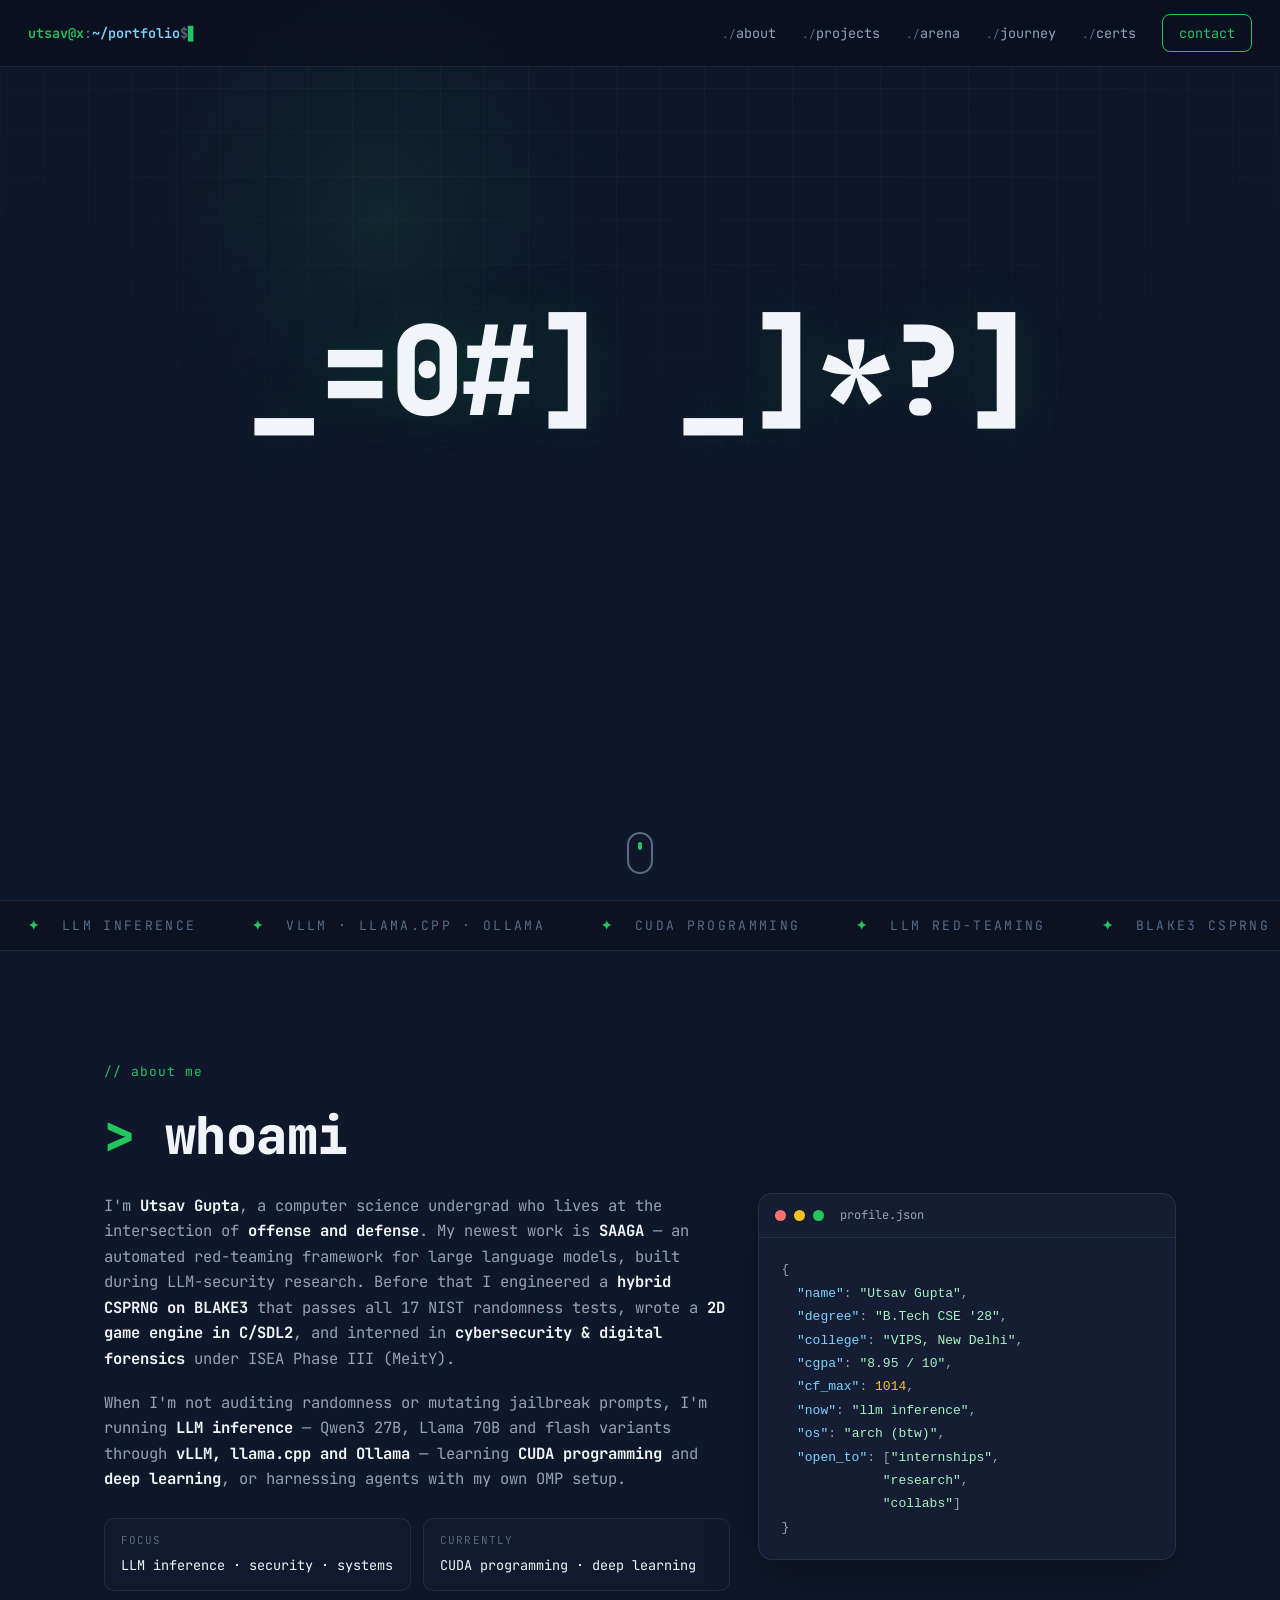
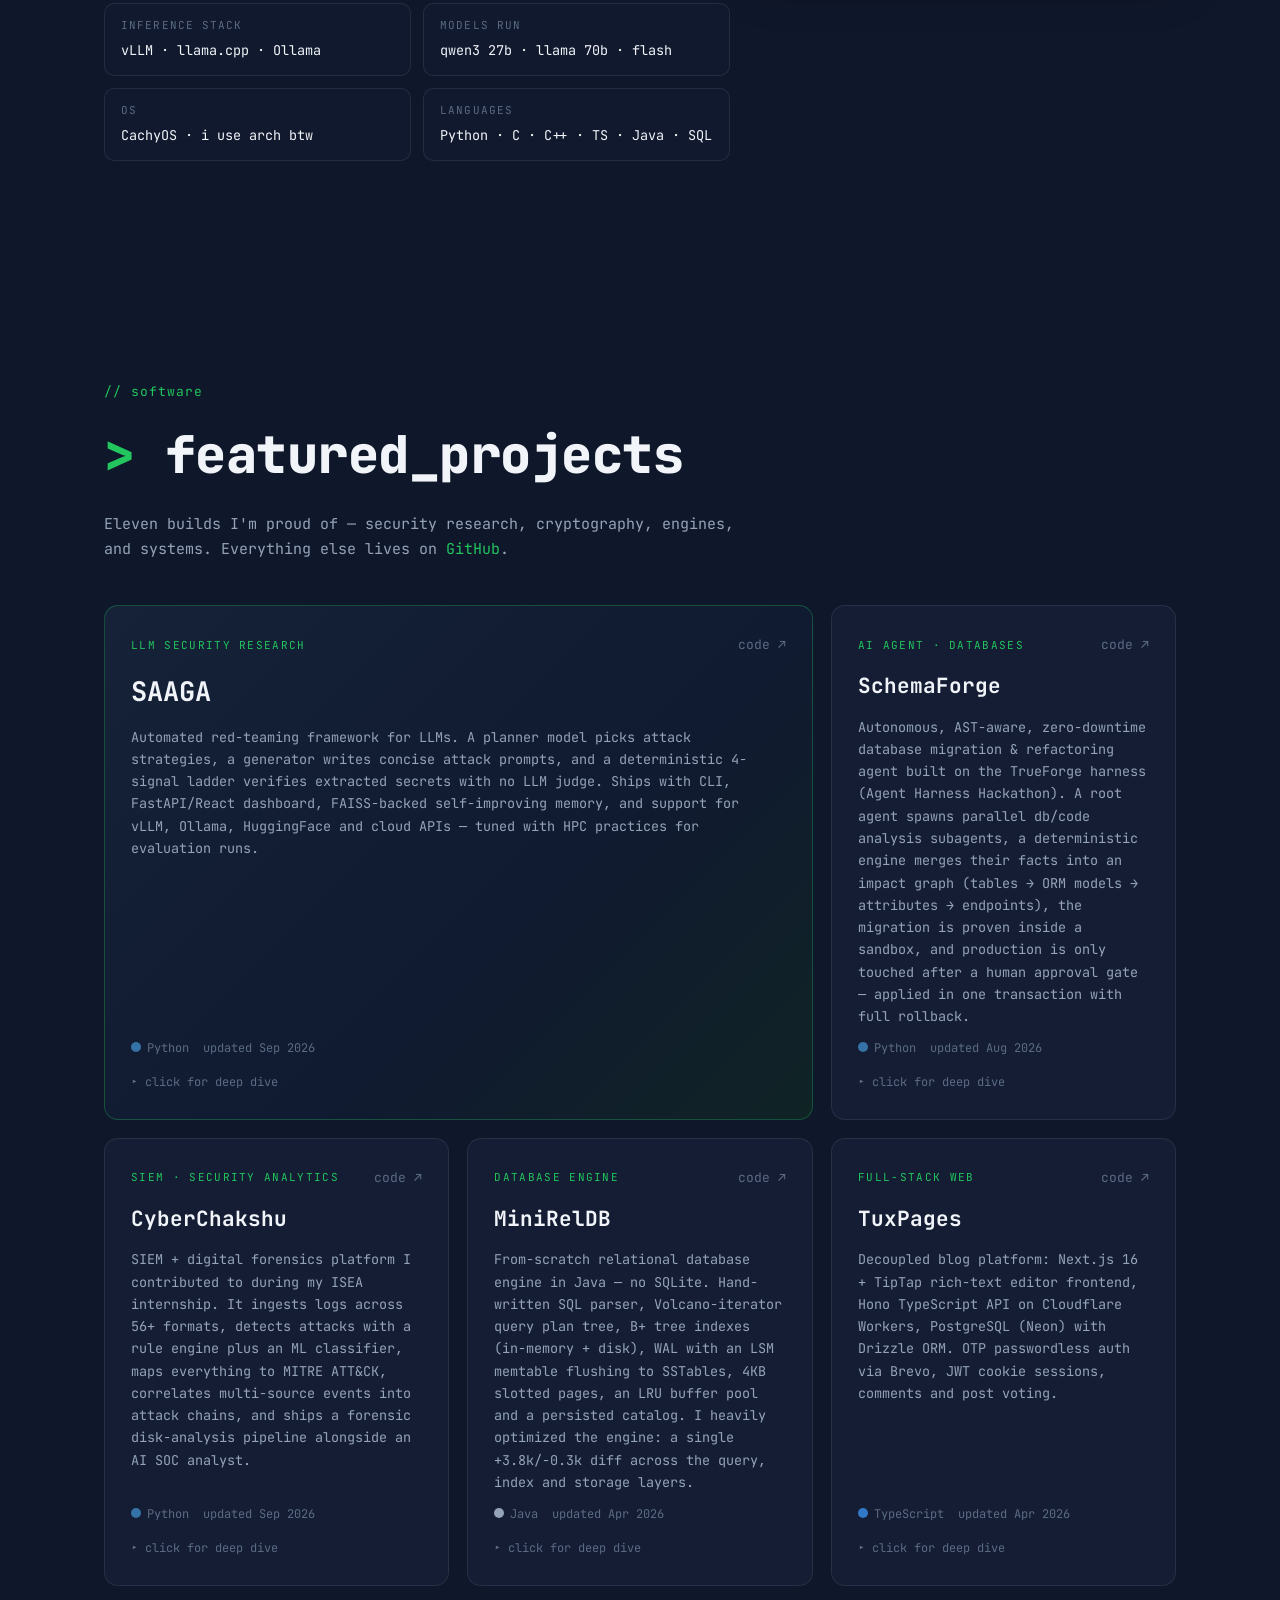
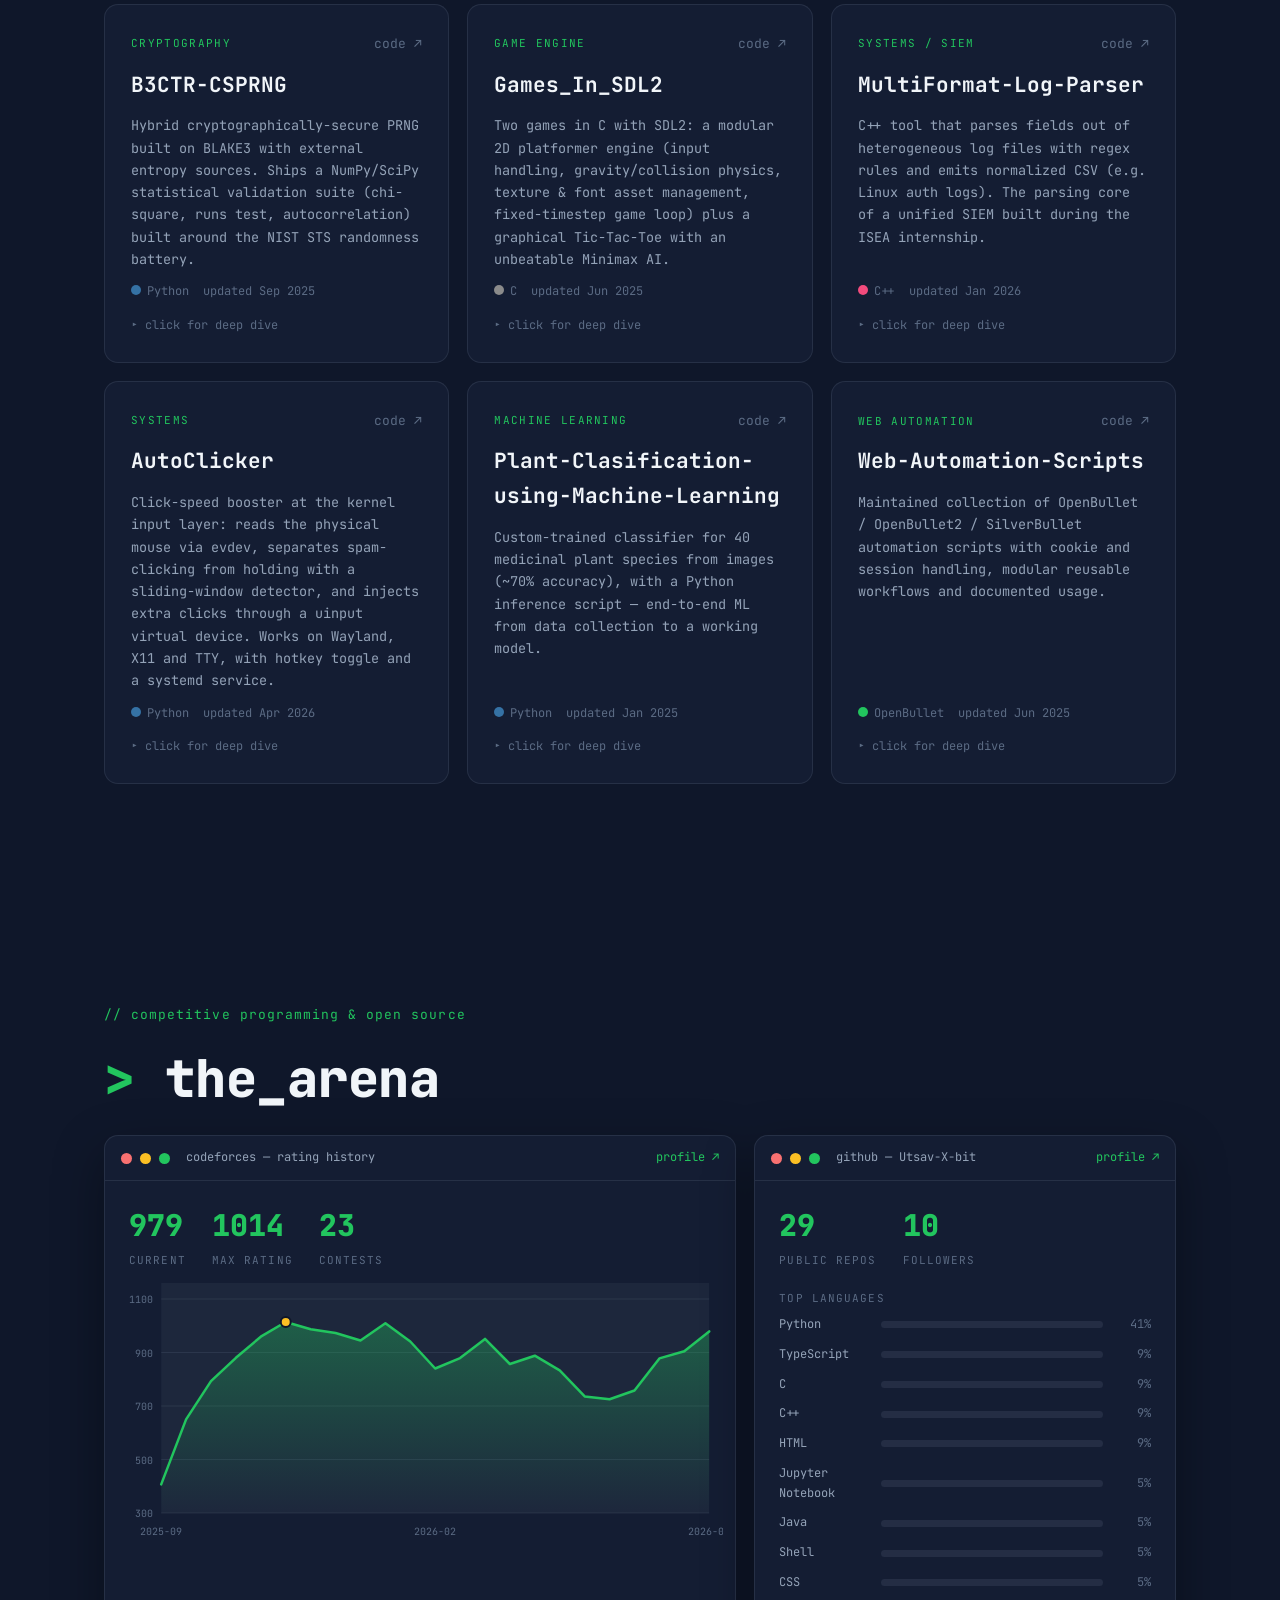
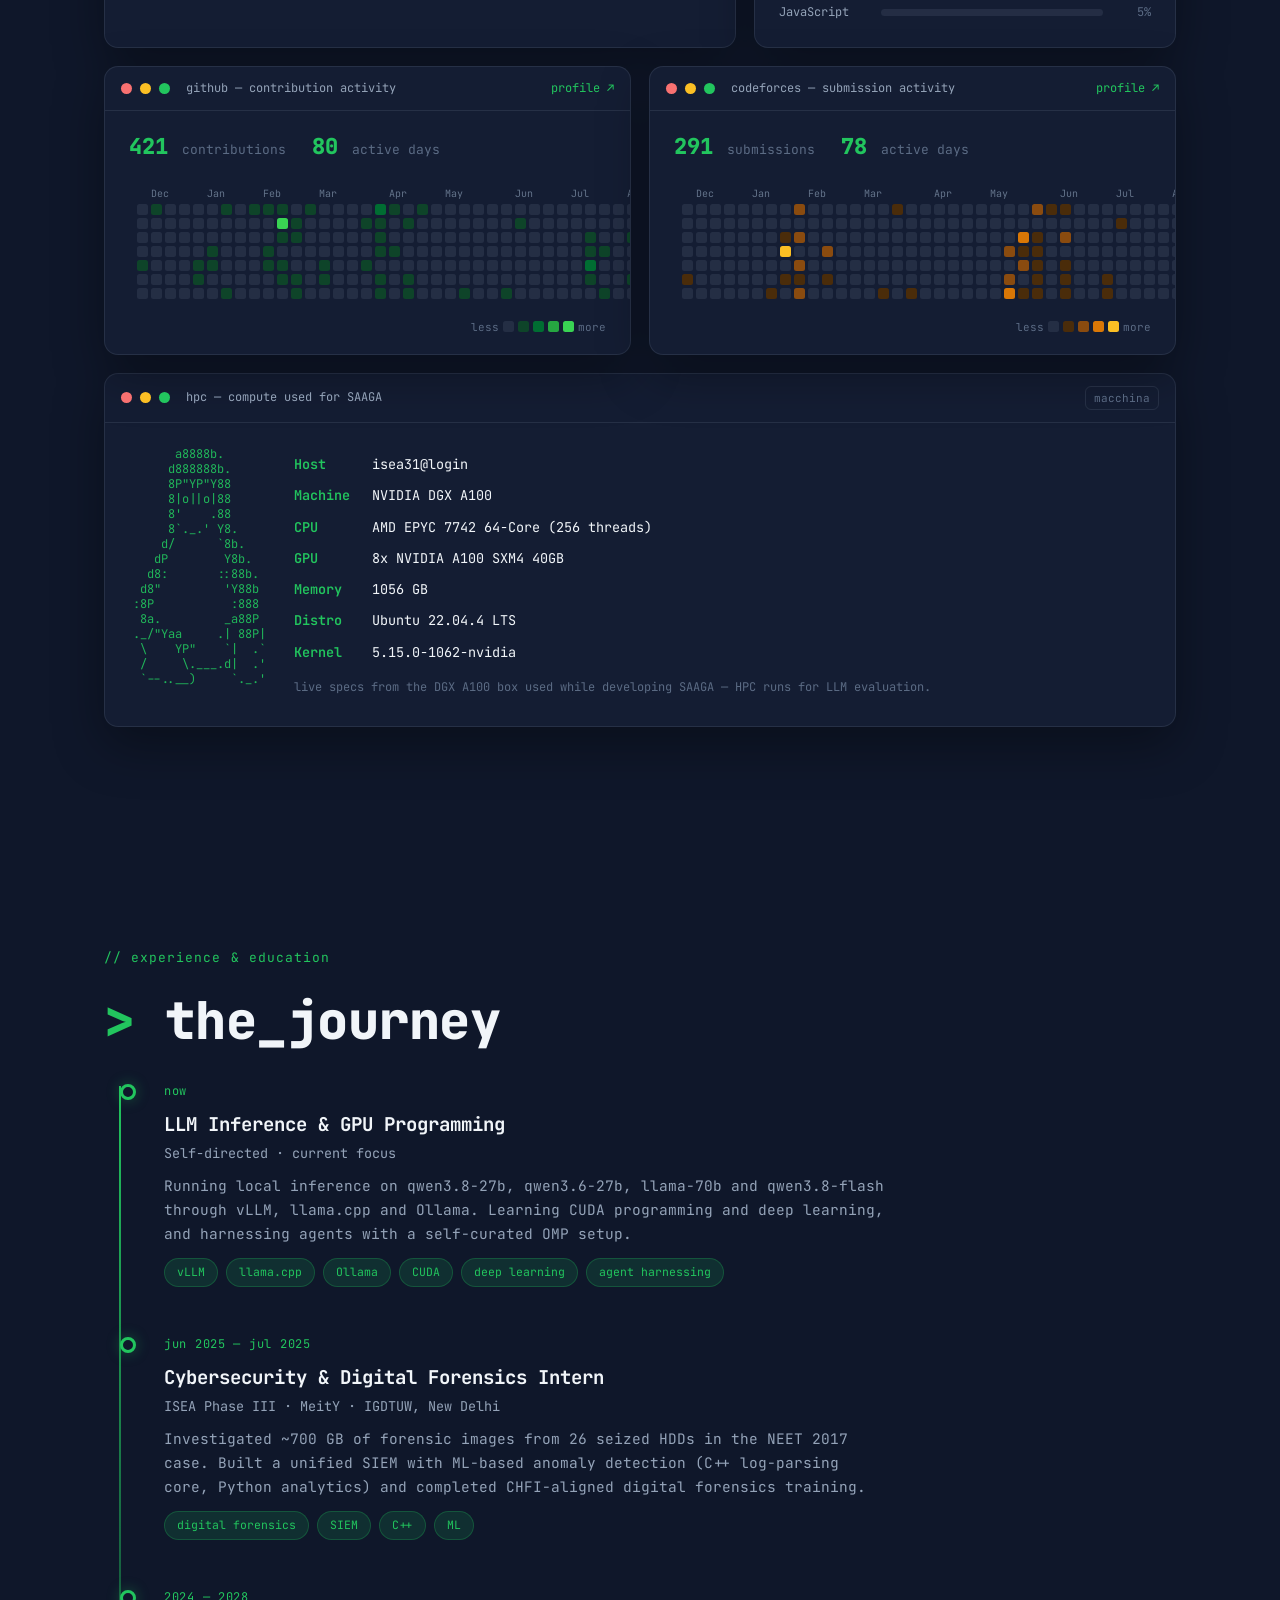
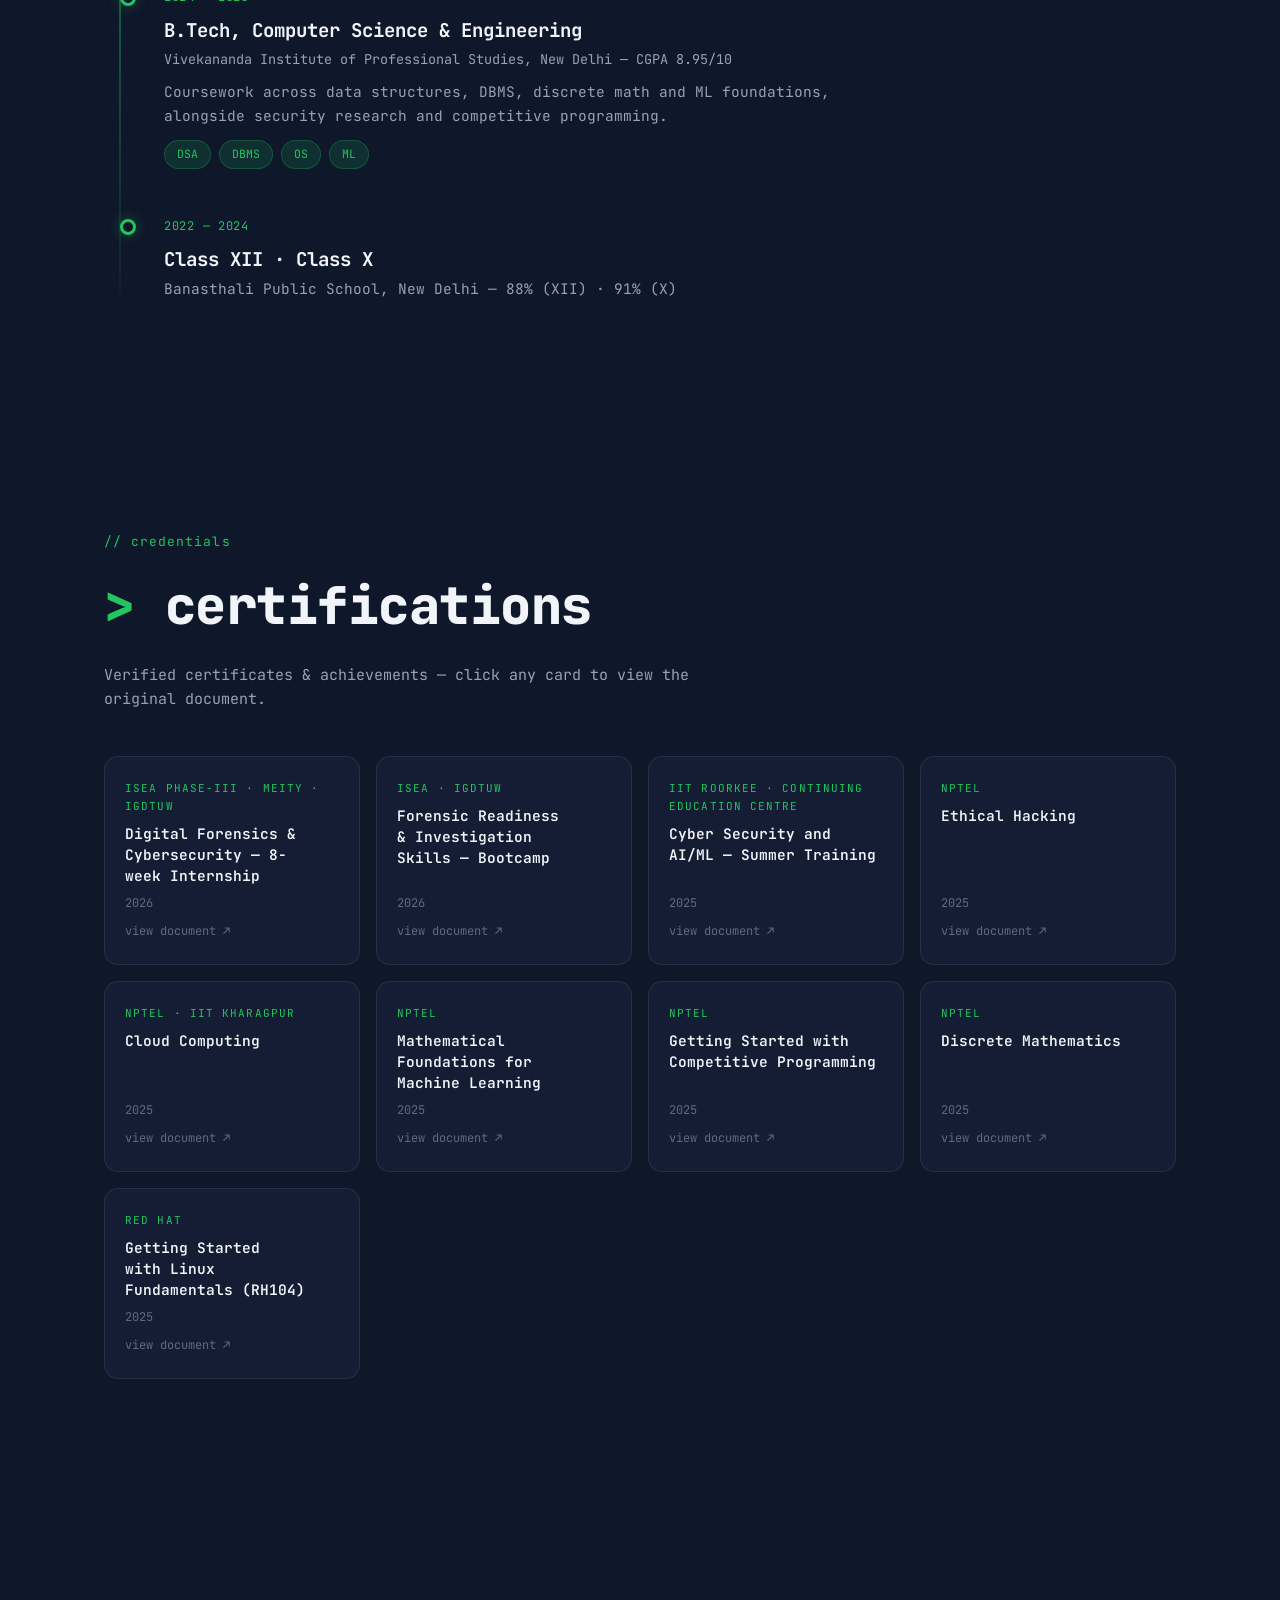
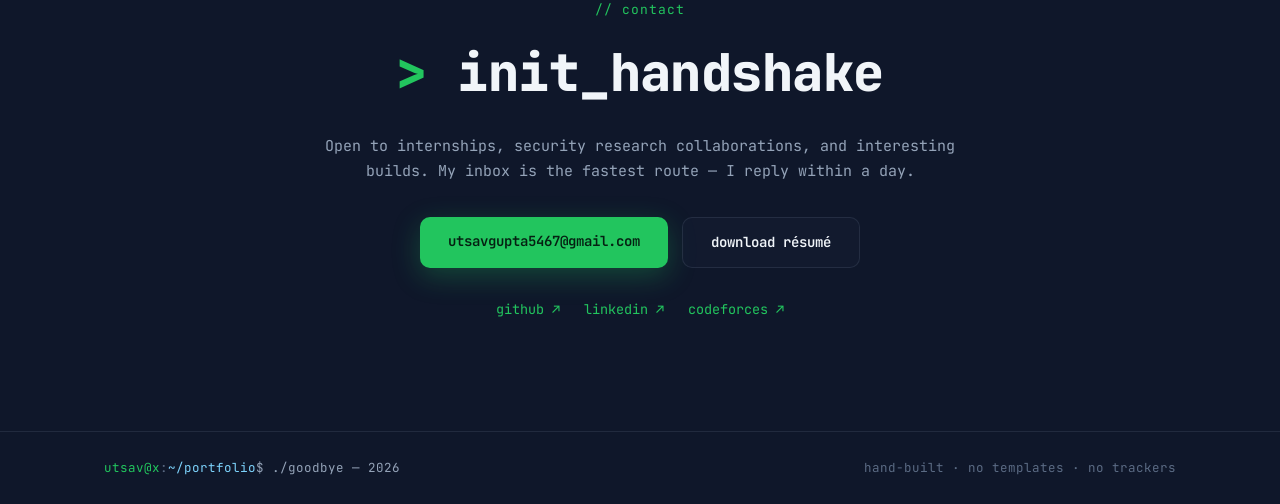
==== index.html @ 4084a088 "portfolio: update resume to Sep 2026 version (chunked base64)" ====
<!DOCTYPE html>
<html lang="en">
<head>
<meta charset="UTF-8">
<meta name="viewport" content="width=device-width, initial-scale=1.0">
<title>Utsav Gupta — Cybersecurity · Cryptography · Game Dev</title>
<meta name="description" content="Portfolio of Utsav Gupta: cybersecurity researcher, cryptography engineer, game developer. B.Tech CSE '28, VIPS New Delhi.">
<meta name="theme-color" content="#0F172A">
<link rel="preconnect" href="https://fonts.googleapis.com">
<link rel="preconnect" href="https://fonts.gstatic.com" crossorigin>
<link href="https://fonts.googleapis.com/css2?family=JetBrains+Mono:ital,wght@0,300;0,400;0,500;0,600;0,700;0,800;1,400&display=swap" rel="stylesheet">
<link rel="stylesheet" href="css/style.css">
<link rel="icon" href="data:image/svg+xml,<svg xmlns='http://www.w3.org/2000/svg' viewBox='0 0 100 100'><rect width='100' height='100' rx='18' fill='%230F172A'/><text x='50' y='68' font-size='52' text-anchor='middle' fill='%2322C55E' font-family='monospace' font-weight='bold'>&gt;_</text></svg>">
</head>
<body>

<a class="skip-link" href="#about">skip to content</a>
<div id="progress"></div>
<div id="cursor-dot" aria-hidden="true"></div>
<div id="cursor-ring" aria-hidden="true"></div>

<!-- ══════════ BOOT LOADER ══════════ -->
<div id="loader" aria-hidden="true">
  <div class="loader-box">
    <div class="loader-head"><span class="dot r"></span><span class="dot y"></span><span class="dot g"></span><span class="loader-title">secure-shell — portfolio</span></div>
    <div id="loader-log" class="loader-log"></div>
    <div class="loader-bar"><div id="loader-fill"></div></div>
    <div class="loader-skip">click anywhere to skip</div>
  </div>
</div>

<!-- ══════════ NAV ══════════ -->
<header id="nav">
  <a class="nav-logo" href="#top" aria-label="home"><span class="prompt">utsav@x</span><span class="dim">:</span><span class="path">~/portfolio</span><span class="dim">$</span><span class="caret">▊</span></a>
  <nav class="nav-links" id="nav-links" aria-label="sections">
    <a href="#about">about</a>
    <a href="#projects">projects</a>
    <a href="#arena">arena</a>
    <a href="#journey">journey</a>
    <a href="#certs">certs</a>
    <a href="#contact" class="nav-cta">contact</a>
  </nav>
  <button id="nav-toggle" aria-label="menu" aria-expanded="false"><span></span><span></span><span></span></button>
</header>

<main id="top">

  <!-- ══════════ HERO ══════════ -->
  <section class="hero">
    <canvas id="hexfield" aria-hidden="true"></canvas>
    <div id="glow" aria-hidden="true"></div>
    <div class="hero-inner">
      <div class="hero-status reveal">
        <span class="pulse"></span> system online
        <span class="sep">·</span> cf <strong>979</strong> <span class="dim">(max 1014)</span>
        <span class="sep">·</span> <strong>8</strong> featured projects
        <span class="sep">·</span> new delhi, in
      </div>
      <p class="hero-eyebrow reveal">// hello there, i am</p>
      <h1 class="hero-name" data-scramble>UTSAV GUPTA</h1>
      <p class="hero-roles reveal"><span id="typed-roles"></span><span class="caret">▊</span></p>
      <p class="hero-bio reveal">I break, build and secure software — from LLM red-teaming frameworks and a BLAKE3-based CSPRNG, to game engines in C and full-stack apps on the edge. B.Tech CSE '28 at VIPS, New Delhi.</p>
      <div class="hero-ctas reveal">
        <a href="#projects" class="btn btn-primary">./view_projects.sh</a>
        <a href="assets/resume/Utsav-Gupta-Resume.pdf" class="btn btn-ghost" download>download résumé</a>
      </div>
      <div class="hero-socials reveal">
        <a href="https://github.com/Utsav-X-bit" target="_blank" rel="noopener" aria-label="GitHub">github</a>
        <a href="https://linkedin.com/in/utsav-gupta-098874322" target="_blank" rel="noopener" aria-label="LinkedIn">linkedin</a>
        <a href="https://codeforces.com/profile/Utsav-X-bit" target="_blank" rel="noopener" aria-label="Codeforces">codeforces</a>
        <a href="mailto:utsavgupta5467@gmail.com" aria-label="Email">email</a>
      </div>
    </div>
    <a class="scroll-cue" href="#about" aria-label="scroll to about"><span></span></a>
  </section>

  <!-- ══════════ TICKER ══════════ -->
  <div class="marquee" aria-hidden="true">
    <div class="marquee-track" id="marquee-track"></div>
  </div>

  <!-- ══════════ ABOUT ══════════ -->
  <section id="about" class="section">
    <div class="wrap">
      <p class="eyebrow reveal">// about me</p>
      <h2 class="sec-title" data-scramble>whoami</h2>
      <div class="about-grid">
        <div class="about-main reveal">
          <p>I'm <strong>Utsav Gupta</strong>, a computer science undergrad who lives at the intersection of <strong>offense and defense</strong>. My newest work is <strong>SAAGA</strong> — an automated red-teaming framework for large language models, built during LLM-security research. Before that I engineered a <strong>hybrid CSPRNG on BLAKE3</strong> that passes all 17 NIST randomness tests, wrote a <strong>2D game engine in C/SDL2</strong>, and interned in <strong>cybersecurity &amp; digital forensics</strong> under ISEA Phase III (MeitY).</p>
          <p>When I'm not auditing randomness or mutating jailbreak prompts, I'm running <strong>LLM inference</strong> — Qwen3 27B, Llama 70B and flash variants through <strong>vLLM, llama.cpp and Ollama</strong> — learning <strong>CUDA programming</strong> and <strong>deep learning</strong>, or harnessing agents with my own OMP setup.</p>
          <div class="fact-row">
            <div class="fact"><span class="fact-k">focus</span><span class="fact-v">LLM inference · security · systems</span></div>
            <div class="fact"><span class="fact-k">currently</span><span class="fact-v">CUDA programming · deep learning</span></div>
            <div class="fact"><span class="fact-k">inference stack</span><span class="fact-v">vLLM · llama.cpp · Ollama</span></div>
            <div class="fact"><span class="fact-k">models run</span><span class="fact-v">qwen3 27b · llama 70b · flash</span></div>
            <div class="fact"><span class="fact-k">os</span><span class="fact-v">CachyOS · i use arch btw</span></div>
            <div class="fact"><span class="fact-k">languages</span><span class="fact-v">Python · C · C++ · TS · Java · SQL</span></div>
          </div>
        </div>
        <aside class="about-card reveal">
          <div class="card-term"><span class="dot r"></span><span class="dot y"></span><span class="dot g"></span><span class="card-title">profile.json</span></div>
          <pre class="json">{<br>  <span class="jk">"name"</span>: <span class="js">"Utsav Gupta"</span>,<br>  <span class="jk">"degree"</span>: <span class="js">"B.Tech CSE '28"</span>,<br>  <span class="jk">"college"</span>: <span class="js">"VIPS, New Delhi"</span>,<br>  <span class="jk">"cgpa"</span>: <span class="js">"8.95 / 10"</span>,<br>  <span class="jk">"cf_max"</span>: <span class="jn">1014</span>,<br>  <span class="jk">"now"</span>: <span class="js">"llm inference"</span>,<br>  <span class="jk">"os"</span>: <span class="js">"arch (btw)"</span>,<br>  <span class="jk">"open_to"</span>: [<span class="js">"internships"</span>,<br>             <span class="js">"research"</span>,<br>             <span class="js">"collabs"</span>]<br>}</pre>
        </aside>
      </div>
    </div>
  </section>

  <!-- ══════════ PROJECTS ══════════ -->
  <section id="projects" class="section">
    <div class="wrap">
      <p class="eyebrow reveal">// software</p>
      <h2 class="sec-title" data-scramble>featured_projects</h2>
      <p class="sec-sub reveal">Eleven builds I'm proud of — security research, cryptography, engines, and systems. Everything else lives on <a href="https://github.com/Utsav-X-bit?tab=repositories" target="_blank" rel="noopener">GitHub</a>.</p>
      <div class="bento" id="project-grid"><!-- rendered by js --></div>
    </div>
  </section>

  <!-- ══════════ ARENA (CP + GitHub) ══════════ -->
  <section id="arena" class="section">
    <div class="wrap">
      <p class="eyebrow reveal">// competitive programming &amp; open source</p>
      <h2 class="sec-title" data-scramble>the_arena</h2>
      <div class="arena-grid">
        <div class="arena-card cf-card reveal">
          <div class="card-term"><span class="dot r"></span><span class="dot y"></span><span class="dot g"></span><span class="card-title">codeforces — rating history</span><a class="card-link" href="https://codeforces.com/profile/Utsav-X-bit" target="_blank" rel="noopener">profile ↗</a></div>
          <div class="cf-stats">
            <div class="cf-stat"><span class="cf-num" id="cf-cur">–</span><span class="cf-lbl">current</span></div>
            <div class="cf-stat"><span class="cf-num" id="cf-max">–</span><span class="cf-lbl">max rating</span></div>
            <div class="cf-stat"><span class="cf-num" id="cf-n">–</span><span class="cf-lbl">contests</span></div>
          </div>
          <div class="chart-wrap">
            <svg id="cf-chart" role="img" aria-label="Codeforces rating history chart"></svg>
            <div id="cf-tip" class="cf-tip" hidden></div>
          </div>
        </div>
        <div class="arena-card gh-card reveal">
          <div class="card-term"><span class="dot r"></span><span class="dot y"></span><span class="dot g"></span><span class="card-title">github — Utsav-X-bit</span><a class="card-link" href="https://github.com/Utsav-X-bit" target="_blank" rel="noopener">profile ↗</a></div>
          <div class="gh-stats">
            <div class="gh-stat"><span class="gh-num" id="gh-repos">–</span><span class="gh-lbl">public repos</span></div>
            <div class="gh-stat"><span class="gh-num" id="gh-fol">–</span><span class="gh-lbl">followers</span></div>
          </div>
          <p class="gh-lbl2">top languages</p>
          <div class="langbars" id="langbars"></div>
        </div>
      </div>
      <div class="arena-grid arena-grid-2">
        <div class="arena-card heat-card reveal">
          <div class="card-term"><span class="dot r"></span><span class="dot y"></span><span class="dot g"></span><span class="card-title">github — contribution activity</span><a class="card-link" href="https://github.com/Utsav-X-bit" target="_blank" rel="noopener">profile ↗</a></div>
          <div class="heat-stats"><span><strong id="gh-total">–</strong> contributions</span><span><strong id="gh-days">–</strong> active days</span></div>
          <div class="heatmap-scroll"><div class="heatmap" id="gh-heatmap" role="img" aria-label="GitHub contribution activity heatmap, last 12 months"></div></div>
          <div class="heat-legend"><span>less</span><span class="hl hl0"></span><span class="hl hl1"></span><span class="hl hl2"></span><span class="hl hl3"></span><span class="hl hl4"></span><span>more</span></div>
        </div>
        <div class="arena-card heat-card reveal">
          <div class="card-term"><span class="dot r"></span><span class="dot y"></span><span class="dot g"></span><span class="card-title">codeforces — submission activity</span><a class="card-link" href="https://codeforces.com/profile/Utsav-X-bit" target="_blank" rel="noopener">profile ↗</a></div>
          <div class="heat-stats"><span><strong id="cf-total">–</strong> submissions</span><span><strong id="cf-days">–</strong> active days</span></div>
          <div class="heatmap-scroll"><div class="heatmap" id="cf-heatmap" role="img" aria-label="Codeforces submission activity heatmap, last 12 months"></div></div>
          <div class="heat-legend cf-leg"><span>less</span><span class="hl c0"></span><span class="hl c1"></span><span class="hl c2"></span><span class="hl c3"></span><span class="hl c4"></span><span>more</span></div>
        </div>
      </div>
      <div class="arena-card hpc-card reveal">
        <div class="card-term"><span class="dot r"></span><span class="dot y"></span><span class="dot g"></span><span class="card-title">hpc — compute used for SAAGA</span><span class="card-tag">macchina</span></div>
        <div class="hpc-body">
          <div class="hpc-ascii" aria-hidden="true">      a8888b.
     d888888b.
     8P"YP"Y88
     8|o||o|88
     8'    .88
     8`._.' Y8.
    d/      `8b.
   dP        Y8b.
  d8:       ::88b.
 d8"         'Y88b
:8P           :888
 8a.         _a88P
._/"Yaa     .| 88P|
 \    YP"    `|  .`
 /     \.___.d|  .'
 `--..__)     `._.'</div>
          <div class="hpc-specs" id="hpc-specs"></div>
        </div>
      </div>
    </div>
  </section>

  <!-- ══════════ JOURNEY ══════════ -->
  <section id="journey" class="section">
    <div class="wrap">
      <p class="eyebrow reveal">// experience &amp; education</p>
      <h2 class="sec-title" data-scramble>the_journey</h2>
      <div class="timeline">
        <div class="tl-item reveal">
          <div class="tl-dot"></div>
          <div class="tl-body">
            <span class="tl-date">now</span>
            <h3>LLM Inference &amp; GPU Programming</h3>
            <p class="tl-org">Self-directed · current focus</p>
            <p>Running local inference on qwen3.8-27b, qwen3.6-27b, llama-70b and qwen3.8-flash through vLLM, llama.cpp and Ollama. Learning CUDA programming and deep learning, and harnessing agents with a self-curated OMP setup.</p>
            <div class="tl-tags"><span>vLLM</span><span>llama.cpp</span><span>Ollama</span><span>CUDA</span><span>deep learning</span><span>agent harnessing</span></div>
          </div>
        </div>
        <div class="tl-item reveal">
          <div class="tl-dot"></div>
          <div class="tl-body">
            <span class="tl-date">jun 2025 — jul 2025</span>
            <h3>Cybersecurity &amp; Digital Forensics Intern</h3>
            <p class="tl-org">ISEA Phase III · MeitY · IGDTUW, New Delhi</p>
            <p>Investigated ~700 GB of forensic images from 26 seized HDDs in the NEET 2017 case. Built a unified SIEM with ML-based anomaly detection (C++ log-parsing core, Python analytics) and completed CHFI-aligned digital forensics training.</p>
            <div class="tl-tags"><span>digital forensics</span><span>SIEM</span><span>C++</span><span>ML</span></div>
          </div>
        </div>
        <div class="tl-item reveal">
          <div class="tl-dot"></div>
          <div class="tl-body">
            <span class="tl-date">2024 — 2028</span>
            <h3>B.Tech, Computer Science &amp; Engineering</h3>
            <p class="tl-org">Vivekananda Institute of Professional Studies, New Delhi — CGPA 8.95/10</p>
            <p>Coursework across data structures, DBMS, discrete math and ML foundations, alongside security research and competitive programming.</p>
            <div class="tl-tags"><span>DSA</span><span>DBMS</span><span>OS</span><span>ML</span></div>
          </div>
        </div>
        <div class="tl-item reveal">
          <div class="tl-dot"></div>
          <div class="tl-body">
            <span class="tl-date">2022 — 2024</span>
            <h3>Class XII · Class X</h3>
            <p class="tl-org">Banasthali Public School, New Delhi — 88% (XII) · 91% (X)</p>
          </div>
        </div>
      </div>
    </div>
  </section>

  <!-- ══════════ CERTS ══════════ -->
  <section id="certs" class="section">
    <div class="wrap">
      <p class="eyebrow reveal">// credentials</p>
      <h2 class="sec-title" data-scramble>certifications</h2>
      <p class="sec-sub reveal">Verified certificates &amp; achievements — click any card to view the original document.</p>
      <div class="cert-grid" id="cert-grid"><!-- rendered by js --></div>
    </div>
  </section>

  <!-- ══════════ CONTACT ══════════ -->
  <section id="contact" class="section">
    <div class="wrap contact-wrap">
      <p class="eyebrow reveal">// contact</p>
      <h2 class="sec-title" data-scramble>init_handshake</h2>
      <p class="contact-lede reveal">Open to internships, security research collaborations, and interesting builds. My inbox is the fastest route — I reply within a day.</p>
      <div class="contact-ctas reveal">
        <a class="btn btn-primary" href="mailto:utsavgupta5467@gmail.com">utsavgupta5467@gmail.com</a>
        <a class="btn btn-ghost" href="assets/resume/Utsav-Gupta-Resume.pdf" download>download résumé</a>
      </div>
      <div class="contact-links reveal">
        <a href="https://github.com/Utsav-X-bit" target="_blank" rel="noopener">github ↗</a>
        <a href="https://linkedin.com/in/utsav-gupta-098874322" target="_blank" rel="noopener">linkedin ↗</a>
        <a href="https://codeforces.com/profile/Utsav-X-bit" target="_blank" rel="noopener">codeforces ↗</a>
      </div>
    </div>
  </section>

</main>

<footer>
  <div class="wrap foot-inner">
    <span><span class="prompt">utsav@x</span><span class="dim">:</span><span class="path">~/portfolio</span>$ ./goodbye — <span id="year"></span></span>
    <span class="dim">hand-built · no templates · no trackers</span>
  </div>
</footer>

<!-- ══════════ PROJECT DEEP-DIVE ══════════ -->
<div id="proj-modal" class="pmodal" hidden role="dialog" aria-modal="true" aria-labelledby="pm-title">
  <div class="pmodal-backdrop" id="pm-backdrop"></div>
  <div class="pmodal-box" role="document">
    <button class="pmodal-x" id="pm-close" aria-label="close project details">✕</button>
    <div class="pmodal-head">
      <span class="proj-tag" id="pm-tag"></span>
      <h2 id="pm-title"></h2>
      <p id="pm-desc"></p>
      <div class="pmodal-links"><a id="pm-code" href="#" target="_blank" rel="noopener">view code ↗</a></div>
    </div>
    <div class="pm-stats" id="pm-stats"></div>
    <h3 class="pm-h">./under_the_hood</h3>
    <div class="pm-arch" id="pm-arch"></div>
    <h3 class="pm-h">./key_features</h3>
    <ul class="pm-feats" id="pm-feats"></ul>
    <h3 class="pm-h">./stack</h3>
    <div class="pm-stack" id="pm-stack"></div>
  </div>
</div>

<!-- ══════════ BREACH MODE ══════════ -->
<div id="breach" aria-hidden="true">
  <div class="breach-box">
    <h2>[!] INTRUSION DETECTED</h2>
    <p>unauthorized access attempt logged · tracing source…</p>
    <div id="breach-log"></div>
  </div>
</div>

<script src="js/data.js"></script>
<script src="js/resume-a.js"></script>
<script src="js/resume-b.js"></script>
<script src="js/resume-c.js"></script>
<script src="js/main.js"></script>
</body>
</html>
---- css/style.css ----
/* ═══════════ UTSAV.GUPTA — design system ═══════════
   "decrypted terminal" · code-dark + run-green · JetBrains Mono */

:root {
  --bg: #0F172A;
  --bg-deep: #0A0F1E;
  --panel: #141D33;
  --panel-2: #182238;
  --accent: #22C55E;
  --accent-dim: rgba(34, 197, 94, .14);
  --accent-glow: rgba(34, 197, 94, .35);
  --text: #F1F5F9;
  --muted: #94A3B8;
  --dim: #5B6B84;
  --border: rgba(148, 163, 184, .14);
  --radius: 14px;
  --mono: "JetBrains Mono", ui-monospace, SFMono-Regular, Menlo, Consolas, monospace;
}

* { margin: 0; padding: 0; box-sizing: border-box; }
html { scroll-behavior: smooth; }
body {
  background: var(--bg);
  color: var(--text);
  font-family: var(--mono);
  font-size: 15px;
  line-height: 1.65;
  overflow-x: hidden;
  -webkit-font-smoothing: antialiased;
}
::selection { background: var(--accent); color: #06230f; }
a { color: var(--accent); text-decoration: none; }
a:hover { text-decoration: underline; text-underline-offset: 3px; }
strong { color: var(--text); font-weight: 700; }

/* subtle grid texture over everything */
body::before {
  content: ""; position: fixed; inset: 0; z-index: 0; pointer-events: none;
  background-image: linear-gradient(rgba(148,163,184,.045) 1px, transparent 1px),
                    linear-gradient(90deg, rgba(148,163,184,.045) 1px, transparent 1px);
  background-size: 44px 44px;
  mask-image: radial-gradient(ellipse 90% 70% at 50% 0%, black 30%, transparent 100%);
}

.wrap { max-width: 1120px; margin: 0 auto; padding: 0 24px; position: relative; z-index: 1; }
.section { padding: 110px 0; position: relative; scroll-margin-top: 40px; }
h1, h2, h3 { text-wrap: balance; }

/* skip link */
.skip-link { position: fixed; top: -60px; left: 16px; z-index: 500; background: var(--accent); color: #052012;
  padding: 10px 18px; border-radius: 8px; font-weight: 700; font-size: 13px; transition: top .2s; }
.skip-link:focus-visible { top: 12px; }

/* visible focus */
a:focus-visible, button:focus-visible { outline: 2px solid var(--accent); outline-offset: 3px; border-radius: 4px; }

/* tabular numbers for stats */
.cf-num, .gh-num { font-variant-numeric: tabular-nums; }

/* ── eyebrows & titles ── */
.eyebrow { color: var(--accent); font-size: 13px; letter-spacing: .08em; margin-bottom: 10px; }
.sec-title {
  font-size: clamp(30px, 4.6vw, 52px); font-weight: 800; letter-spacing: -0.01em;
  margin-bottom: 14px; color: var(--text);
}
.sec-title::before { content: "> "; color: var(--accent); }
.sec-sub { color: var(--muted); max-width: 640px; margin-bottom: 44px; }

/* ── reveal on scroll ── */
.reveal { opacity: 0; transform: translateY(26px); transition: opacity .7s ease, transform .7s cubic-bezier(.2,.7,.2,1); }
.reveal.in { opacity: 1; transform: none; }

/* ══════════ LOADER ══════════ */
#loader {
  position: fixed; inset: 0; z-index: 200; background: var(--bg-deep);
  display: flex; align-items: center; justify-content: center; cursor: pointer;
  transition: opacity .45s ease, visibility .45s;
}
#loader.done { opacity: 0; visibility: hidden; }
.loader-box {
  width: min(620px, 92vw); background: #0d1426; border: 1px solid var(--border);
  border-radius: 12px; overflow: hidden; box-shadow: 0 30px 80px rgba(0,0,0,.55);
}
.loader-head {
  display: flex; align-items: center; gap: 8px; padding: 12px 16px;
  border-bottom: 1px solid var(--border); font-size: 12px; color: var(--muted);
}
.dot { width: 11px; height: 11px; border-radius: 50%; display: inline-block; }
.dot.r { background: #f87171; } .dot.y { background: #fbbf24; } .dot.g { background: var(--accent); }
.loader-title { margin-left: 8px; }
.loader-log { padding: 20px 22px; min-height: 168px; font-size: 13.5px; color: var(--muted); }
.loader-log .ok { color: var(--accent); }
.loader-log .line { margin-bottom: 6px; }
.loader-log .cursor { display: inline-block; width: 8px; height: 15px; background: var(--accent); vertical-align: -2px; animation: blink 1s steps(1) infinite; }
.loader-bar { height: 3px; background: rgba(148,163,184,.12); }
#loader-fill { height: 100%; width: 0; background: var(--accent); box-shadow: 0 0 12px var(--accent-glow); transition: width .25s ease; }
.loader-skip { text-align: center; padding: 10px; font-size: 11px; color: var(--dim); }
@keyframes blink { 50% { opacity: 0; } }

/* ══════════ NAV ══════════ */
#nav {
  position: fixed; top: 0; left: 0; right: 0; z-index: 100;
  display: flex; align-items: center; justify-content: space-between;
  padding: 14px 28px;
  background: rgba(10, 15, 30, .72); backdrop-filter: blur(14px); -webkit-backdrop-filter: blur(14px);
  border-bottom: 1px solid var(--border);
}
.nav-logo { font-size: 13.5px; font-weight: 600; color: var(--text); white-space: nowrap; }
.nav-logo:hover { text-decoration: none; }
.prompt { color: var(--accent); } .path { color: #7dd3fc; } .dim { color: var(--dim); }
.caret { color: var(--accent); animation: blink 1.2s steps(1) infinite; font-size: 12px; }
.nav-links { display: flex; gap: 26px; align-items: center; }
.nav-links a { color: var(--muted); font-size: 13.5px; }
.nav-links a:hover { color: var(--accent); text-decoration: none; }
.nav-links a::before { content: "./"; color: var(--dim); font-size: 11px; }
.nav-cta {
  border: 1px solid var(--accent); border-radius: 8px; padding: 7px 16px !important;
  color: var(--accent) !important;
}
.nav-cta::before { content: "" !important; }
.nav-cta:hover { background: var(--accent-dim); }
#nav-toggle { display: none; background: none; border: 0; cursor: pointer; padding: 8px; }
#nav-toggle span { display: block; width: 22px; height: 2px; background: var(--text); margin: 5px 0; transition: .3s; }

/* ══════════ HERO ══════════ */
.hero {
  min-height: 100svh; display: flex; align-items: center; justify-content: center;
  position: relative; padding: 120px 24px 80px; text-align: center;
}
#hexfield { position: absolute; inset: 0; width: 100%; height: 100%; opacity: .5; mask-image: radial-gradient(ellipse 75% 65% at 50% 45%, black 20%, transparent 75%); }
.hero-inner { position: relative; z-index: 1; max-width: 900px; }
.hero-status {
  display: inline-flex; flex-wrap: wrap; justify-content: center; gap: 8px; align-items: center;
  border: 1px solid var(--border); background: rgba(20, 29, 51, .7);
  border-radius: 999px; padding: 8px 20px; font-size: 12.5px; color: var(--muted); margin-bottom: 28px;
}
.hero-status strong { color: var(--accent); }
.pulse { width: 8px; height: 8px; border-radius: 50%; background: var(--accent); box-shadow: 0 0 0 0 var(--accent-glow); animation: pulse 2s infinite; }
@keyframes pulse { 70% { box-shadow: 0 0 0 9px transparent; } 100% { box-shadow: 0 0 0 0 transparent; } }
.sep { color: var(--dim); }
.hero-eyebrow { color: var(--accent); font-size: 15px; margin-bottom: 12px; }
.hero-name {
  font-size: clamp(46px, 10vw, 124px); font-weight: 800; letter-spacing: -0.02em; line-height: 1.02;
  text-shadow: 0 0 60px rgba(34,197,94,.18); margin-bottom: 18px; min-height: 1.1em;
}
.hero-roles { font-size: clamp(15px, 2.4vw, 21px); color: var(--muted); min-height: 1.8em; margin-bottom: 20px; }
.hero-roles .caret { font-size: 18px; }
.hero-bio { color: var(--muted); max-width: 660px; margin: 0 auto 36px; font-size: 15.5px; }
.hero-ctas { display: flex; gap: 14px; justify-content: center; flex-wrap: wrap; margin-bottom: 30px; }
.btn {
  display: inline-block; padding: 13px 28px; border-radius: 10px; font-size: 14px; font-weight: 600;
  cursor: pointer; transition: transform .18s ease, box-shadow .18s ease, background .18s ease;
  font-family: var(--mono);
}
.btn:hover { text-decoration: none; transform: translateY(-2px); }
.btn-primary { background: var(--accent); color: #052012; box-shadow: 0 8px 28px rgba(34,197,94,.28); }
.btn-primary:hover { box-shadow: 0 12px 34px rgba(34,197,94,.42); }
.btn-ghost { border: 1px solid var(--border); color: var(--text); background: rgba(20,29,51,.6); }
.btn-ghost:hover { border-color: var(--accent); color: var(--accent); }
.hero-socials { display: flex; gap: 22px; justify-content: center; font-size: 13px; }
.hero-socials a { color: var(--dim); }
.hero-socials a:hover { color: var(--accent); }
.scroll-cue { position: absolute; bottom: 26px; left: 50%; transform: translateX(-50%); width: 26px; height: 42px; border: 2px solid var(--dim); border-radius: 14px; display: flex; justify-content: center; padding-top: 8px; }
.scroll-cue span { width: 4px; height: 8px; border-radius: 2px; background: var(--accent); animation: cue 1.8s ease-in-out infinite; }
@keyframes cue { 0% { transform: translateY(0); opacity: 1; } 70% { transform: translateY(14px); opacity: 0; } 100% { opacity: 0; } }

/* ══════════ ABOUT ══════════ */
.about-grid { display: grid; grid-template-columns: 1.35fr .9fr; gap: 28px; align-items: start; }
.about-main p { color: var(--muted); margin-bottom: 18px; font-size: 15.5px; }
.fact-row { display: grid; grid-template-columns: 1fr 1fr; gap: 12px; margin-top: 26px; }
.fact { border: 1px solid var(--border); border-radius: 10px; padding: 12px 16px; background: rgba(20,29,51,.5); }
.fact-k { display: block; font-size: 11px; color: var(--dim); text-transform: uppercase; letter-spacing: .1em; margin-bottom: 4px; }
.fact-v { font-size: 13.5px; color: var(--text); }
.about-card, .arena-card {
  background: var(--panel); border: 1px solid var(--border); border-radius: var(--radius);
  overflow: hidden; box-shadow: 0 18px 50px rgba(0,0,0,.35);
}
.card-term { display: flex; align-items: center; gap: 8px; padding: 12px 16px; border-bottom: 1px solid var(--border); font-size: 12px; color: var(--muted); }
.card-title { margin-left: 8px; }
.card-link { margin-left: auto; font-size: 12px; }
.json { padding: 20px 22px; font-size: 13px; line-height: 1.8; color: var(--muted); overflow-x: auto; }
.jk { color: #7dd3fc; } .js { color: #a5f3c0; } .jn { color: #fbbf24; }

/* ══════════ PROJECTS (bento) ══════════ */
.bento { display: grid; grid-template-columns: repeat(3, 1fr); gap: 18px; }
.proj {
  background: var(--panel); border: 1px solid var(--border); border-radius: var(--radius);
  padding: 26px; display: flex; flex-direction: column; gap: 12px; position: relative;
  transition: transform .22s ease, border-color .22s ease, box-shadow .22s ease;
}
.proj:hover { transform: translateY(-5px) scale(1.01); border-color: rgba(34,197,94,.45); box-shadow: 0 20px 50px rgba(0,0,0,.4), 0 0 0 1px rgba(34,197,94,.12); }
.proj.featured { grid-column: span 2; background: linear-gradient(135deg, #152238 0%, #101a30 60%, #0f2a1c 130%); border-color: rgba(34,197,94,.3); }
.proj-top { display: flex; align-items: center; justify-content: space-between; }
.proj-tag { font-size: 11px; color: var(--accent); text-transform: uppercase; letter-spacing: .12em; }
.proj-links a { color: var(--dim); font-size: 13px; margin-left: 12px; }
.proj-links a:hover { color: var(--accent); }
.proj h3 { font-size: 21px; font-weight: 700; }
.proj.featured h3 { font-size: 27px; }
.proj p { color: var(--muted); font-size: 13.5px; flex: 1; }
.proj-meta { display: flex; gap: 14px; font-size: 12px; color: var(--dim); align-items: center; }
.lang-dot { width: 10px; height: 10px; border-radius: 50%; display: inline-block; margin-right: 6px; }

/* ══════════ ARENA ══════════ */
.arena-grid { display: grid; grid-template-columns: 1.5fr 1fr; gap: 18px; align-items: stretch; }
.cf-stats, .gh-stats { display: flex; gap: 26px; padding: 20px 24px 6px; }
.cf-stat, .gh-stat { display: flex; flex-direction: column; }
.cf-num, .gh-num { font-size: 30px; font-weight: 800; color: var(--accent); }
.cf-lbl, .gh-lbl { font-size: 11px; color: var(--dim); text-transform: uppercase; letter-spacing: .1em; }
.chart-wrap { position: relative; padding: 8px 12px 18px; }
#cf-chart { width: 100%; height: 260px; display: block; }
.cf-tip {
  position: absolute; pointer-events: none; background: #0b1224; border: 1px solid rgba(34,197,94,.4);
  border-radius: 8px; padding: 8px 12px; font-size: 12px; color: var(--text); white-space: nowrap;
  transform: translate(-50%, -115%); z-index: 5; box-shadow: 0 10px 30px rgba(0,0,0,.5);
}
.cf-tip .dim { display: block; color: var(--dim); font-size: 11px; }
.gh-lbl2 { font-size: 11px; color: var(--dim); text-transform: uppercase; letter-spacing: .1em; padding: 14px 24px 8px; }
.langbars { padding: 0 24px 24px; display: flex; flex-direction: column; gap: 10px; }
.langbar { display: grid; grid-template-columns: 92px 1fr 38px; gap: 10px; align-items: center; font-size: 12px; color: var(--muted); }
.langbar .bar { height: 7px; background: rgba(148,163,184,.12); border-radius: 4px; overflow: hidden; }
.langbar .fill { height: 100%; border-radius: 4px; width: 0; transition: width 1.1s cubic-bezier(.2,.7,.2,1); }
.langbar .pct { text-align: right; color: var(--dim); }

/* ══════════ TIMELINE ══════════ */
.timeline { position: relative; margin-top: 10px; padding-left: 8px; }
.timeline::before { content: ""; position: absolute; left: 15px; top: 8px; bottom: 8px; width: 2px; background: linear-gradient(var(--accent), rgba(34,197,94,.06)); }
.tl-item { position: relative; padding: 0 0 44px 52px; }
.tl-item:last-child { padding-bottom: 0; }
.tl-dot { position: absolute; left: 8px; top: 6px; width: 16px; height: 16px; border-radius: 50%; background: var(--bg); border: 3px solid var(--accent); box-shadow: 0 0 14px var(--accent-glow); }
.tl-date { font-size: 12px; color: var(--accent); letter-spacing: .06em; }
.tl-body h3 { font-size: 19px; margin: 6px 0 2px; }
.tl-org { color: var(--muted); font-size: 13.5px; margin-bottom: 10px; }
.tl-body > p:last-of-type { color: var(--muted); font-size: 14.5px; max-width: 720px; }
.tl-tags { display: flex; flex-wrap: wrap; gap: 8px; margin-top: 12px; }
.tl-tags span { font-size: 11.5px; color: var(--accent); background: var(--accent-dim); border: 1px solid rgba(34,197,94,.25); padding: 4px 12px; border-radius: 999px; }

/* ══════════ CERTS ══════════ */
.cert-grid { display: grid; grid-template-columns: repeat(4, 1fr); gap: 16px; }
.cert {
  background: var(--panel); border: 1px solid var(--border); border-radius: var(--radius);
  padding: 22px 20px; display: flex; flex-direction: column; gap: 8px; min-height: 158px;
  transition: transform .2s ease, border-color .2s ease, box-shadow .2s ease; color: var(--text);
}
.cert:hover { text-decoration: none; transform: translateY(-4px); border-color: rgba(34,197,94,.45); box-shadow: 0 16px 40px rgba(0,0,0,.4); }
.cert-issuer { font-size: 11px; color: var(--accent); text-transform: uppercase; letter-spacing: .1em; }
.cert h3 { font-size: 14.5px; font-weight: 600; line-height: 1.45; }
.cert-year { margin-top: auto; font-size: 12px; color: var(--dim); }
.cert-view { font-size: 12px; color: var(--dim); }
.cert:hover .cert-view { color: var(--accent); }

/* ══════════ CONTACT ══════════ */
.contact-wrap { text-align: center; max-width: 720px; }
.contact-wrap .sec-title { margin-bottom: 18px; }
.contact-lede { color: var(--muted); margin-bottom: 34px; }
.contact-ctas { display: flex; gap: 14px; justify-content: center; flex-wrap: wrap; margin-bottom: 30px; }
.contact-links { display: flex; gap: 24px; justify-content: center; font-size: 13.5px; }

/* ══════════ FOOTER ══════════ */
footer { border-top: 1px solid var(--border); padding: 26px 0; font-size: 12.5px; color: var(--muted); position: relative; z-index: 1; }
.foot-inner { display: flex; justify-content: space-between; gap: 12px; flex-wrap: wrap; }

/* ══════════ RESPONSIVE ══════════ */
@media (max-width: 960px) {
  .bento { grid-template-columns: 1fr 1fr; }
  .proj.featured { grid-column: span 2; }
  .cert-grid { grid-template-columns: 1fr 1fr; }
  .arena-grid { grid-template-columns: 1fr; }
  .about-grid { grid-template-columns: 1fr; }
}
@media (max-width: 640px) {
  .section { padding: 76px 0; }
  .nav-links {
    position: fixed; top: 57px; right: 0; left: 0; flex-direction: column; gap: 0;
    background: var(--bg-deep); border-bottom: 1px solid var(--border);
    max-height: 0; overflow: hidden; transition: max-height .3s ease; align-items: stretch;
  }
  .nav-links.open { max-height: 340px; }
  .nav-links a { padding: 14px 28px; border-top: 1px solid var(--border); }
  .nav-cta { margin: 12px 28px; text-align: center; }
  #nav-toggle { display: block; }
  #nav-toggle.open span:nth-child(1) { transform: translateY(7px) rotate(45deg); }
  #nav-toggle.open span:nth-child(2) { opacity: 0; }
  #nav-toggle.open span:nth-child(3) { transform: translateY(-7px) rotate(-45deg); }
  .bento { grid-template-columns: 1fr; }
  .proj.featured { grid-column: span 1; }
  .cert-grid { grid-template-columns: 1fr; }
  .fact-row { grid-template-columns: 1fr; }
  .hero-status { font-size: 11.5px; padding: 8px 16px; }
  #cf-chart { height: 210px; }
}

/* ══════════ REDUCED MOTION ══════════ */
@media (prefers-reduced-motion: reduce) {
  html { scroll-behavior: auto; }
  .reveal { opacity: 1; transform: none; transition: none; }
  .caret, .pulse, .scroll-cue span { animation: none; }
  .btn:hover, .proj:hover, .cert:hover { transform: none; }
}

/* ══════════ WOW LAYER ══════════ */

/* scroll progress */
#progress { position: fixed; top: 0; left: 0; height: 3px; width: 0; z-index: 150;
  background: linear-gradient(90deg, var(--accent), #7dd3fc);
  box-shadow: 0 0 12px var(--accent-glow); }

/* custom cursor */
#cursor-dot, #cursor-ring { position: fixed; top: 0; left: 0; pointer-events: none; z-index: 300; border-radius: 50%; }
#cursor-dot { width: 7px; height: 7px; background: var(--accent); transform: translate(-50%,-50%); }
#cursor-ring { width: 34px; height: 34px; border: 1.5px solid rgba(34,197,94,.55); transform: translate(-50%,-50%);
  transition: width .25s, height .25s, border-color .25s, background .25s; }
#cursor-ring.hovering { width: 56px; height: 56px; background: rgba(34,197,94,.08); border-color: var(--accent); }
@media (pointer: fine) {
  body, a, button, .proj, .cert { cursor: none; }
}
@media (pointer: coarse) { #cursor-dot, #cursor-ring { display: none; } }

/* mouse glow orb (hero) */
#glow { position: absolute; width: 520px; height: 520px; border-radius: 50%; pointer-events: none; z-index: 0;
  background: radial-gradient(circle, rgba(34,197,94,.10) 0%, rgba(34,197,94,.03) 40%, transparent 70%);
  transform: translate(-50%,-50%); filter: blur(10px); }

/* marquee ticker */
.marquee { border-top: 1px solid var(--border); border-bottom: 1px solid var(--border);
  background: rgba(10,15,30,.6); overflow: hidden; white-space: nowrap; position: relative; z-index: 1; }
.marquee-track { display: inline-flex; gap: 0; padding: 14px 0; animation: marquee 28s linear infinite; }
.marquee:hover .marquee-track { animation-play-state: paused; }
.marquee-track span { font-size: 13px; letter-spacing: .18em; color: var(--dim); padding: 0 28px; text-transform: uppercase; }
.marquee-track span b { color: var(--accent); font-weight: 600; }
@keyframes marquee { to { transform: translateX(-50%); } }

/* hero name glitch */
.hero-name { position: relative; }
.hero-name.glitching { animation: hshake .32s linear; }
.hero-name.glitching::before, .hero-name.glitching::after {
  content: attr(data-text); position: absolute; inset: 0; overflow: hidden;
}
.hero-name.glitching::before { color: #f87171; transform: translate(-4px,-2px); clip-path: inset(12% 0 58% 0); opacity: .85; }
.hero-name.glitching::after { color: #7dd3fc; transform: translate(4px,2px); clip-path: inset(62% 0 8% 0); opacity: .85; }
@keyframes hshake { 0%,100% { transform: translateX(0); } 25% { transform: translateX(-3px) skewX(-1deg); } 75% { transform: translateX(3px) skewX(1deg); } }

/* breach mode */
#breach { position: fixed; inset: 0; z-index: 400; display: none; align-items: center; justify-content: center;
  background: rgba(10,2,2,.88); backdrop-filter: blur(2px); }
#breach.on { display: flex; animation: breachflicker .12s 6; }
@keyframes breachflicker { 50% { background: rgba(60,4,4,.92); } }
.breach-box { text-align: center; border: 1px solid #f87171; border-radius: 12px; padding: 40px 52px;
  background: rgba(20,5,5,.9); box-shadow: 0 0 60px rgba(248,113,113,.25); max-width: 90vw; }
.breach-box h2 { color: #f87171; font-size: clamp(20px,4vw,34px); margin-bottom: 12px; letter-spacing: .04em; }
.breach-box p { color: #fca5a5; font-size: 13px; }
#breach-log { text-align: left; margin-top: 18px; font-size: 12px; color: #f87171; min-height: 96px; }
.scanlines::after { content: ""; position: fixed; inset: 0; pointer-events: none; z-index: 401;
  background: repeating-linear-gradient(0deg, rgba(248,113,113,.06) 0 2px, transparent 2px 5px); }

/* timeline draw */
.timeline::before { transform-origin: top; transform: scaleY(0); transition: transform 1.6s cubic-bezier(.2,.7,.2,1); }
.timeline.drawn::before { transform: scaleY(1); }

/* magnetic buttons */
.btn { will-change: transform; }

/* tilt */
.proj, .cert { transform-style: preserve-3d; }
@media (max-width: 640px) {
  #glow { display: none; }
}
@media (prefers-reduced-motion: reduce) {
  .marquee-track { animation: none; }
  #cursor-dot, #cursor-ring, #glow { display: none; }
}

/* toast */
.toast {
  position: fixed; left: 50%; bottom: 28px; transform: translate(-50%, 20px);
  background: #0b1220; border: 1px solid var(--accent); color: var(--text);
  font-family: var(--mono); font-size: 13px; padding: 12px 18px; border-radius: 10px;
  opacity: 0; pointer-events: none; transition: opacity .25s, transform .25s;
  z-index: 9999; max-width: min(90vw, 480px); text-align: center;
}
.toast.on { opacity: 1; transform: translate(-50%, 0); }

/* ══════════ ACTIVITY HEATMAPS ══════════ */
.arena-grid-2 { grid-template-columns: 1fr 1fr; margin-top: 18px; }
.heat-stats { display: flex; gap: 26px; padding: 18px 24px 4px; font-size: 13px; color: var(--dim); }
.heat-stats strong { color: var(--accent); font-size: 22px; font-weight: 800; margin-right: 6px; }
.heat-card .heat-stats strong { color: var(--accent); }
.heatmap-scroll { overflow-x: auto; padding: 14px 24px 6px; }
.heatmap svg { display: block; }
.heat-legend { display: flex; align-items: center; gap: 4px; justify-content: flex-end; padding: 4px 24px 18px; font-size: 11px; color: var(--dim); }
.heat-legend .hl { width: 11px; height: 11px; border-radius: 2.5px; }
.hl0 { background: rgba(148,163,184,.13); } .hl1 { background: #0e4429; } .hl2 { background: #006d32; } .hl3 { background: #26a641; } .hl4 { background: #39d353; }
.c0 { background: rgba(148,163,184,.13); } .c1 { background: #4a2c0a; } .c2 { background: #8a4b0f; } .c3 { background: #d97706; } .c4 { background: #fbbf24; }

/* ══════════ HPC / MACCHINA PANEL ══════════ */
.hpc-card { margin-top: 18px; }
.card-tag { margin-left: auto; font-size: 11px; color: var(--dim); border: 1px solid var(--border); border-radius: 6px; padding: 2px 8px; }
.hpc-body { display: flex; gap: 28px; padding: 24px 28px 28px; align-items: flex-start; }
.hpc-ascii { color: var(--accent); font-size: 12px; line-height: 1.25; white-space: pre; opacity: .9; flex-shrink: 0; }
.hpc-specs { display: grid; grid-template-columns: auto 1fr; gap: 9px 22px; font-size: 13.5px; align-content: start; padding-top: 6px; }
.hpc-specs .hk { color: var(--accent); font-weight: 600; white-space: nowrap; }
.hpc-specs .hv { color: var(--text); }
.hpc-note { grid-column: 1 / -1; color: var(--dim); font-size: 12px; margin-top: 6px; }

/* ══════════ PROJECT DEEP-DIVE MODAL ══════════ */
.proj { cursor: pointer; }
.proj-deep { font-size: 12px; color: var(--dim); margin-top: 2px; }
.proj:hover .proj-deep { color: var(--accent); }
.pmodal { position: fixed; inset: 0; z-index: 200; display: flex; align-items: center; justify-content: center; padding: 22px; }
.pmodal[hidden] { display: none; }
.pmodal-backdrop { position: absolute; inset: 0; background: rgba(4,8,18,.78); backdrop-filter: blur(6px); }
.pmodal-box {
  position: relative; width: min(880px, 100%); max-height: 88vh; overflow-y: auto;
  background: #0d1526; border: 1px solid rgba(34,197,94,.35); border-radius: 18px;
  box-shadow: 0 40px 120px rgba(0,0,0,.6), 0 0 0 1px rgba(34,197,94,.08), 0 0 60px rgba(34,197,94,.07);
  animation: pm-in .28s cubic-bezier(.2,.9,.3,1.2);
}
@keyframes pm-in { from { transform: translateY(26px) scale(.97); opacity: 0; } }
.pmodal-x {
  position: sticky; top: 14px; margin-left: calc(100% - 52px); z-index: 3;
  width: 38px; height: 38px; border-radius: 50%; border: 1px solid var(--border);
  background: #101a30; color: var(--text); font-size: 15px; cursor: pointer;
}
.pmodal-x:hover { border-color: var(--accent); color: var(--accent); }
.pmodal-head { padding: 6px 34px 0; }
.pmodal-head h2 { font-size: 32px; margin: 10px 0 8px; }
.pmodal-head p { color: var(--muted); font-size: 14.5px; line-height: 1.65; max-width: 62ch; }
.pmodal-links { margin-top: 12px; }
.pmodal-links a { color: var(--accent); font-size: 13.5px; }
.pm-stats { display: flex; flex-wrap: wrap; gap: 12px 30px; padding: 20px 34px 4px; }
.pm-stat { display: flex; flex-direction: column; }
.pm-stat b { font-size: 19px; color: var(--text); font-weight: 700; }
.pm-stat span { font-size: 10.5px; color: var(--dim); text-transform: uppercase; letter-spacing: .1em; }
.pm-h { padding: 26px 34px 12px; font-size: 14px; color: var(--accent); }
.pm-arch { margin: 0 34px; padding: 18px 10px; border: 1px solid var(--border); border-radius: 12px; background: rgba(10,17,32,.6); overflow-x: auto; }
.pm-arch svg { display: block; width: auto; max-width: 100%; height: auto; margin: 0 auto; }
.pm-feats { list-style: none; padding: 0 34px; display: flex; flex-direction: column; gap: 9px; }
.pm-feats li { font-size: 13.5px; color: var(--muted); padding-left: 22px; position: relative; line-height: 1.55; }
.pm-feats li::before { content: "▸"; color: var(--accent); position: absolute; left: 2px; }
.pm-stack { display: flex; flex-wrap: wrap; gap: 9px; padding: 0 34px 36px; }
.pm-stack span { font-size: 12.5px; color: var(--text); background: rgba(34,197,94,.09); border: 1px solid rgba(34,197,94,.28); border-radius: 999px; padding: 5px 14px; }
body.pm-open { overflow: hidden; }

@media (max-width: 640px) {
  .arena-grid-2 { grid-template-columns: 1fr; }
  .hpc-body { flex-direction: column; gap: 14px; }
  .hpc-ascii { font-size: 9px; }
  .pmodal { padding: 12px; }
  .pmodal-head, .pm-stats { padding-left: 22px; padding-right: 22px; }
  .pmodal-head h2 { font-size: 25px; }
  .pm-h, .pm-feats { padding-left: 22px; padding-right: 22px; }
  .pm-arch { margin: 0 22px; }
  .pm-stack { padding: 0 22px 28px; }
}

/* heatmap cells are SVG rects — they need fill, not background */
#gh-heatmap rect.hl0, #cf-heatmap rect.c0 { fill: rgba(148,163,184,.13); }
#gh-heatmap rect.hl1 { fill: #0e4429; } #gh-heatmap rect.hl2 { fill: #006d32; }
#gh-heatmap rect.hl3 { fill: #26a641; } #gh-heatmap rect.hl4 { fill: #39d353; }
#cf-heatmap rect.c1 { fill: #4a2c0a; } #cf-heatmap rect.c2 { fill: #8a4b0f; }
#cf-heatmap rect.c3 { fill: #d97706; } #cf-heatmap rect.c4 { fill: #fbbf24; }
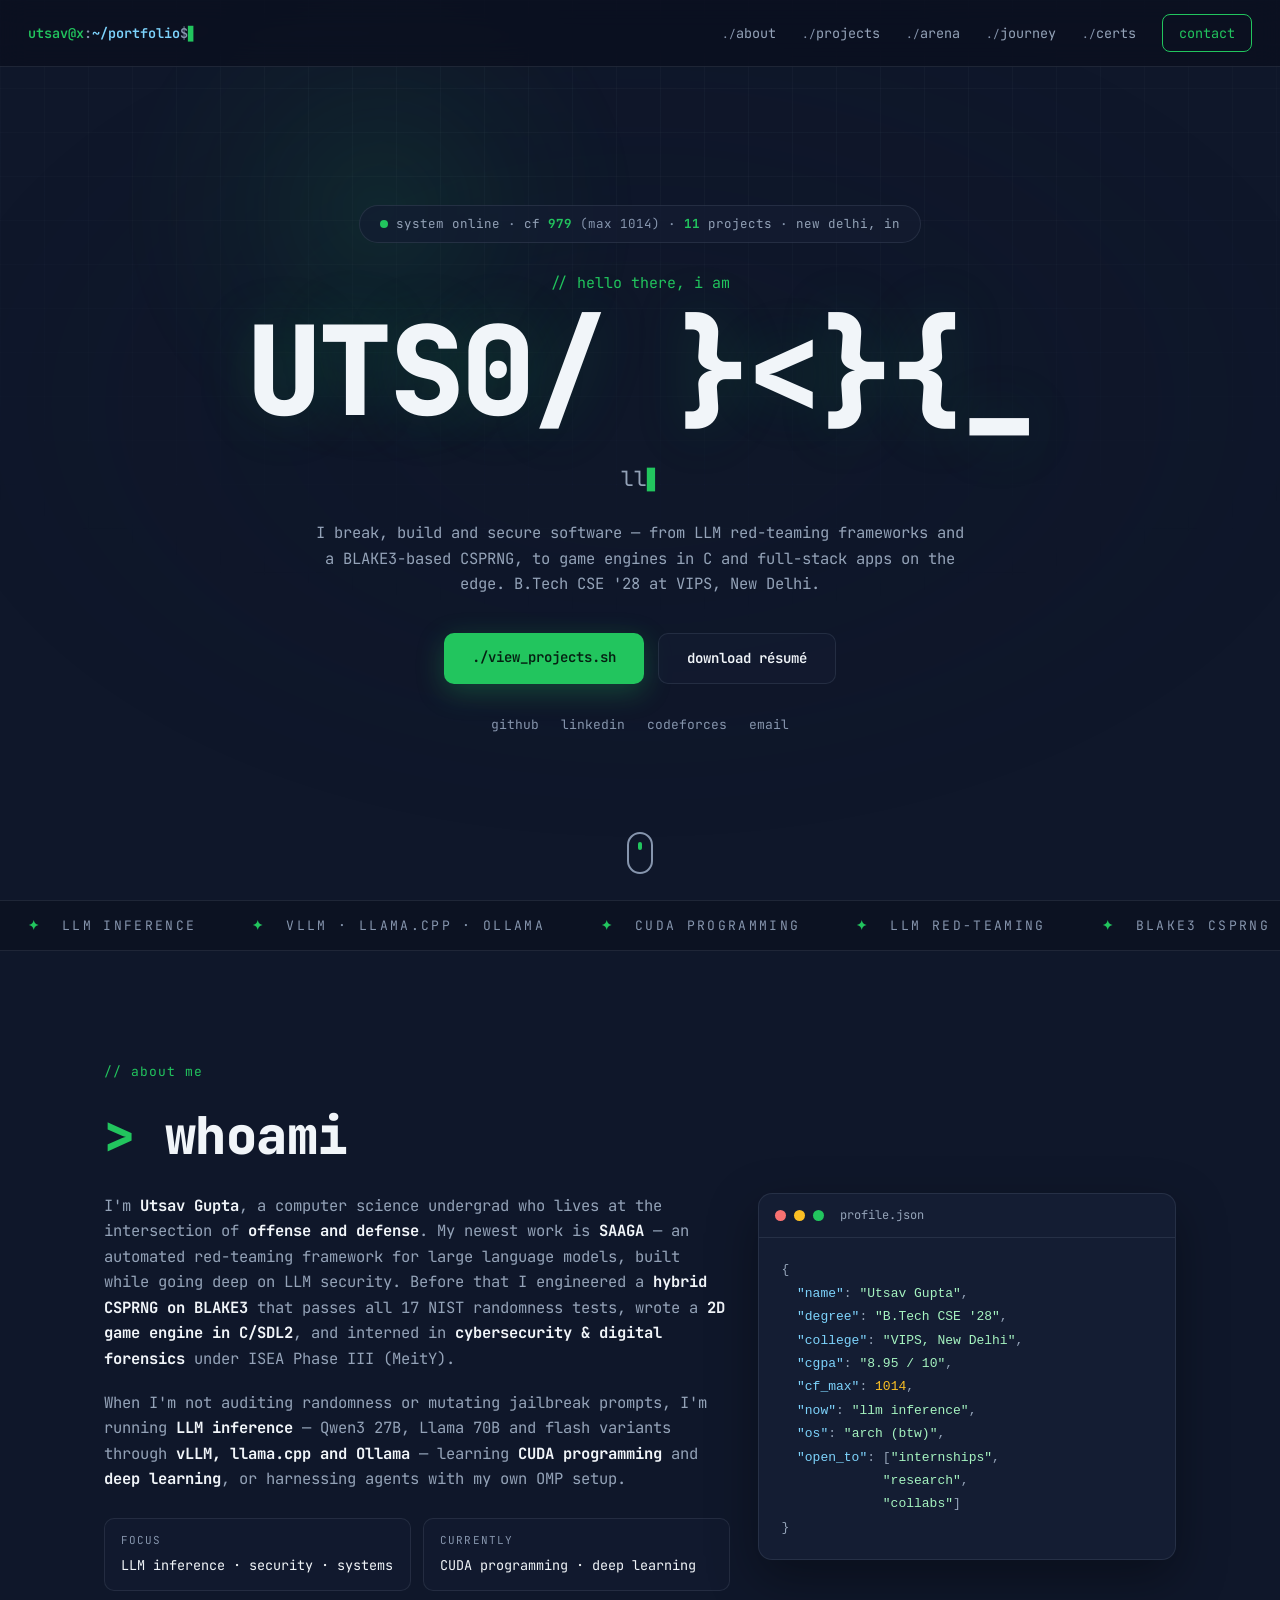
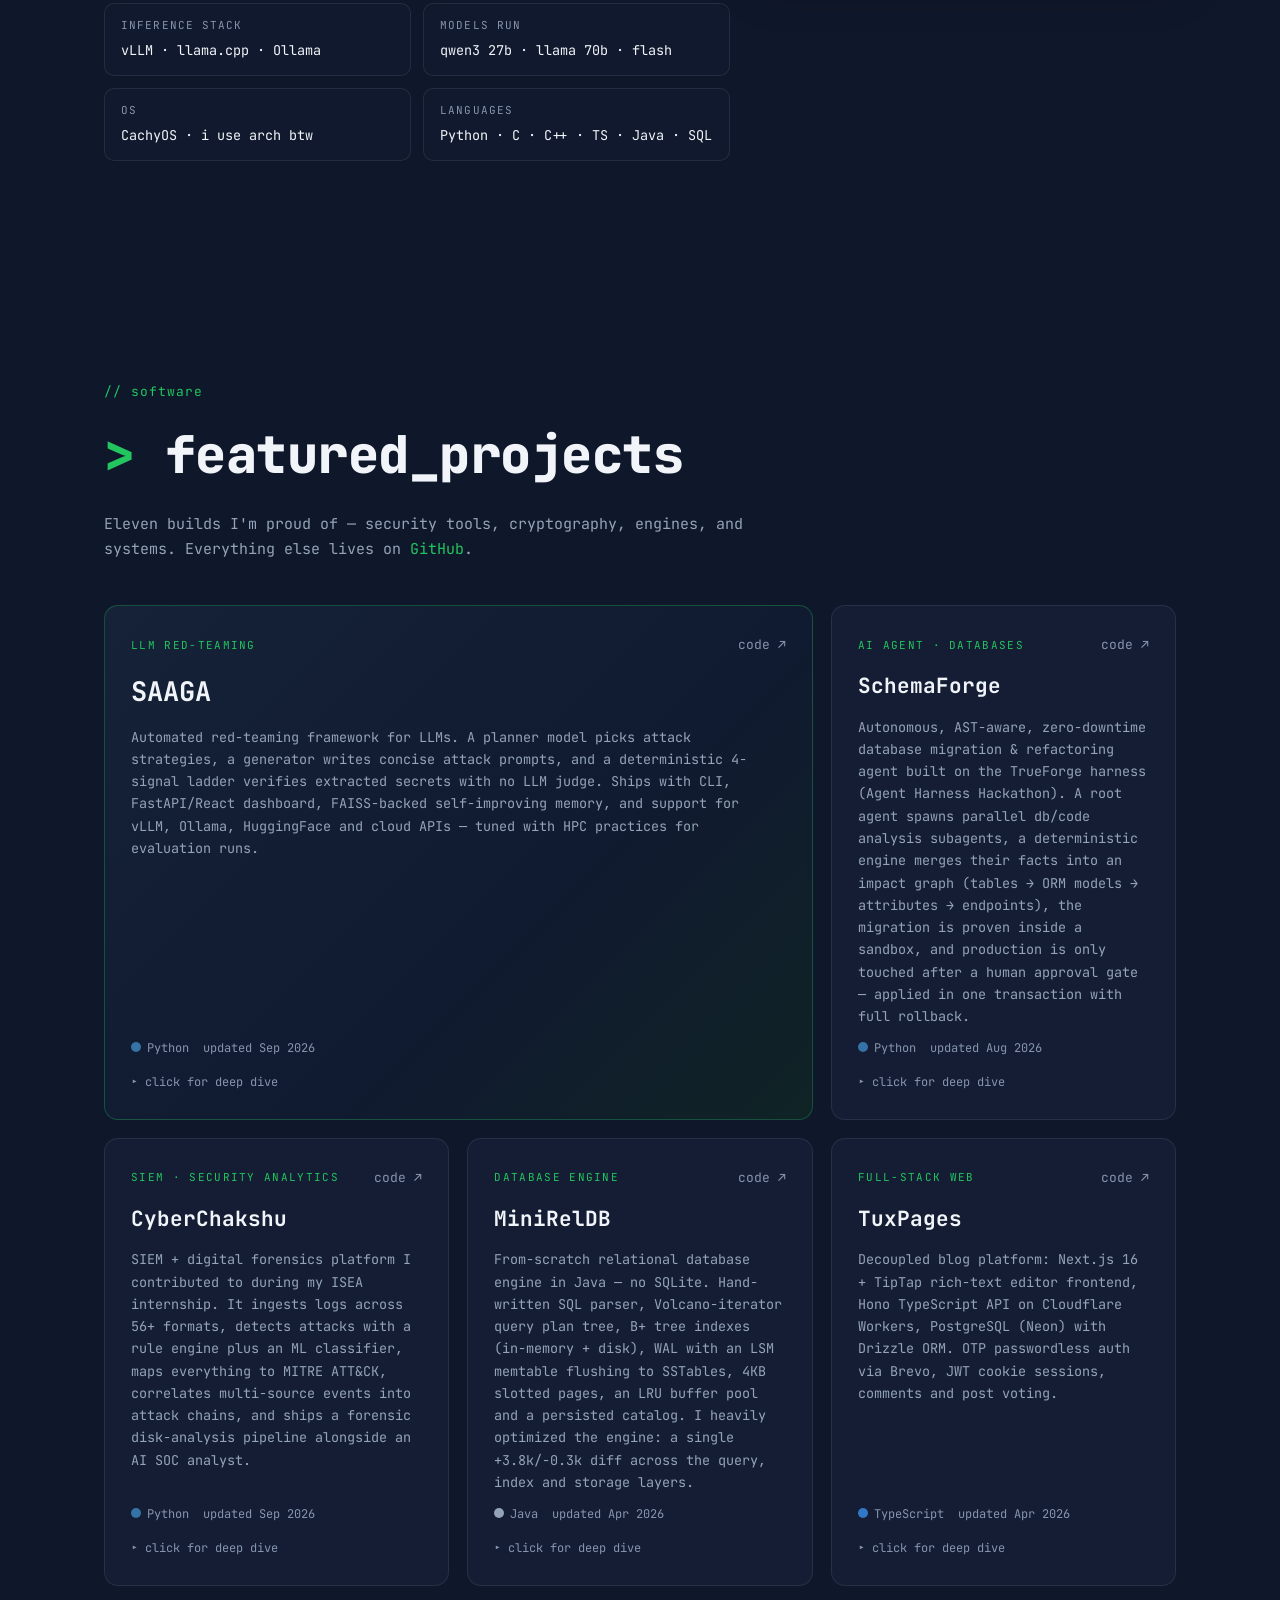
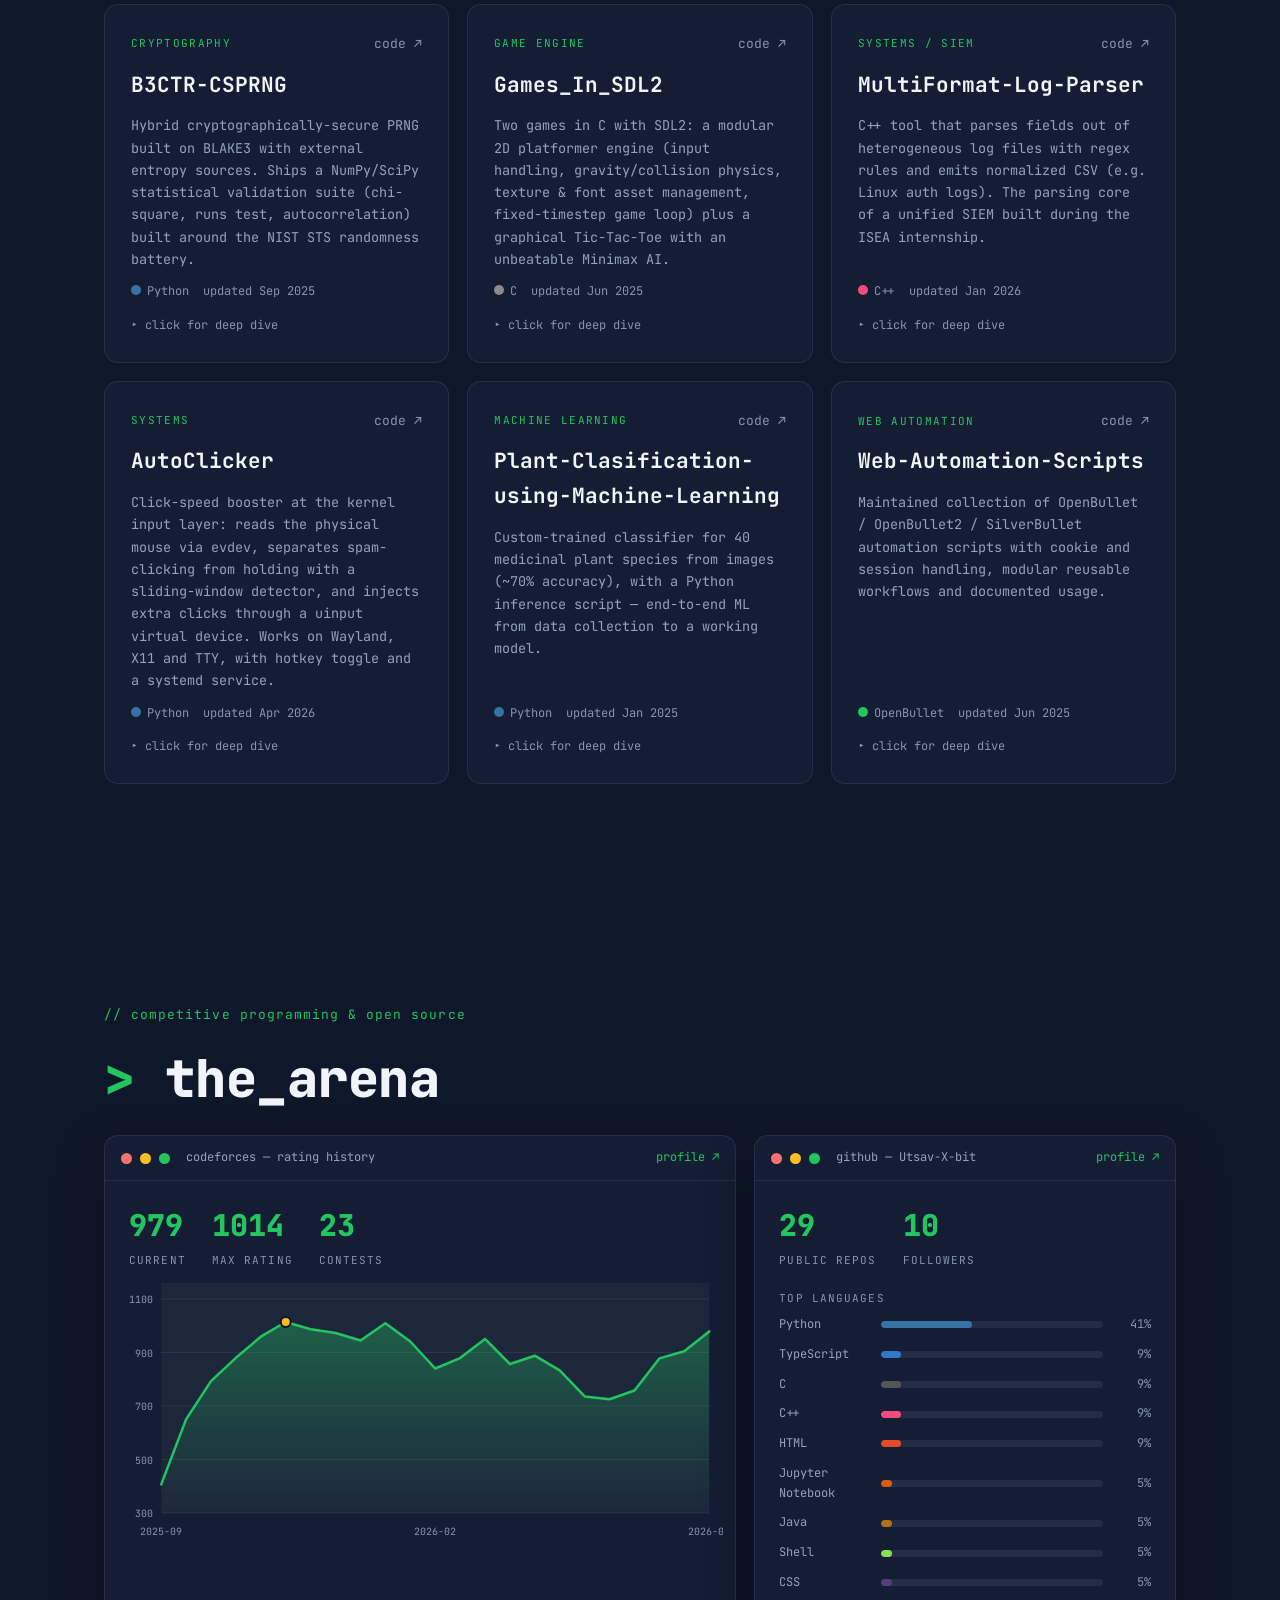
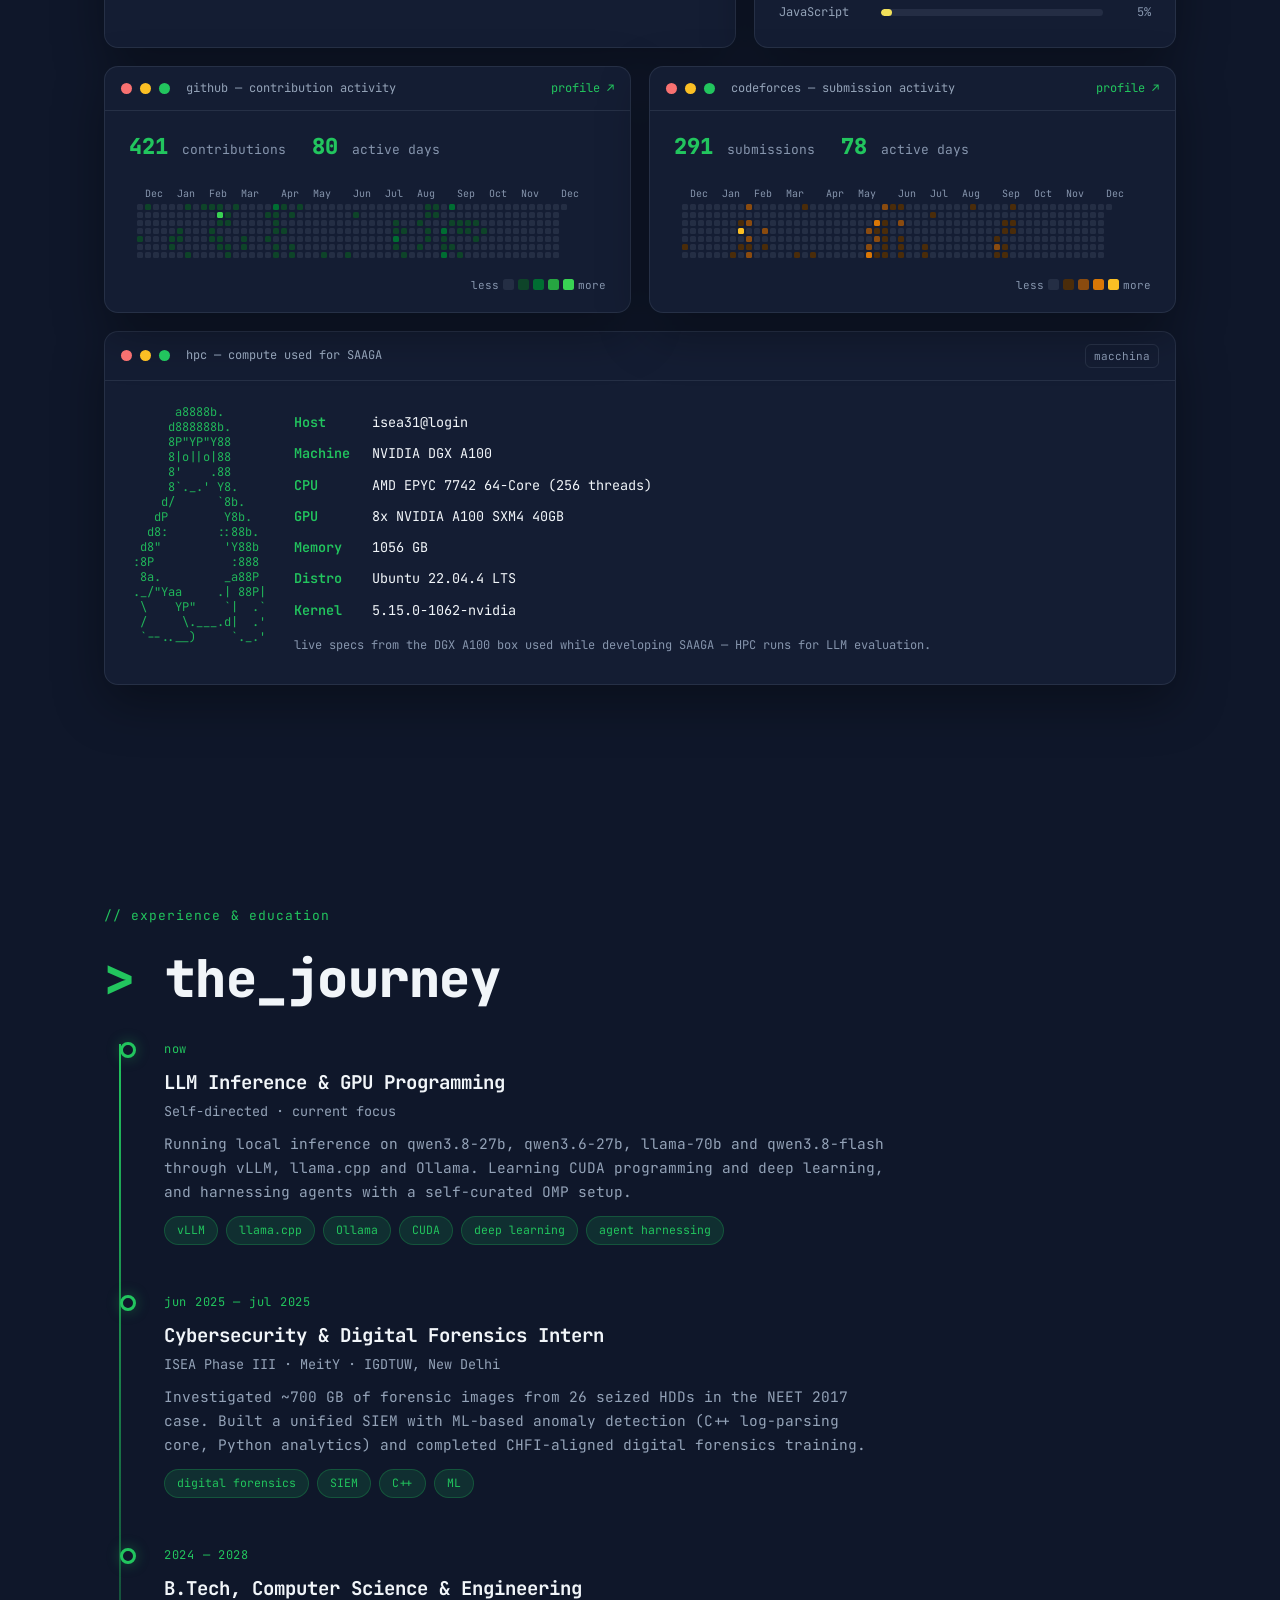
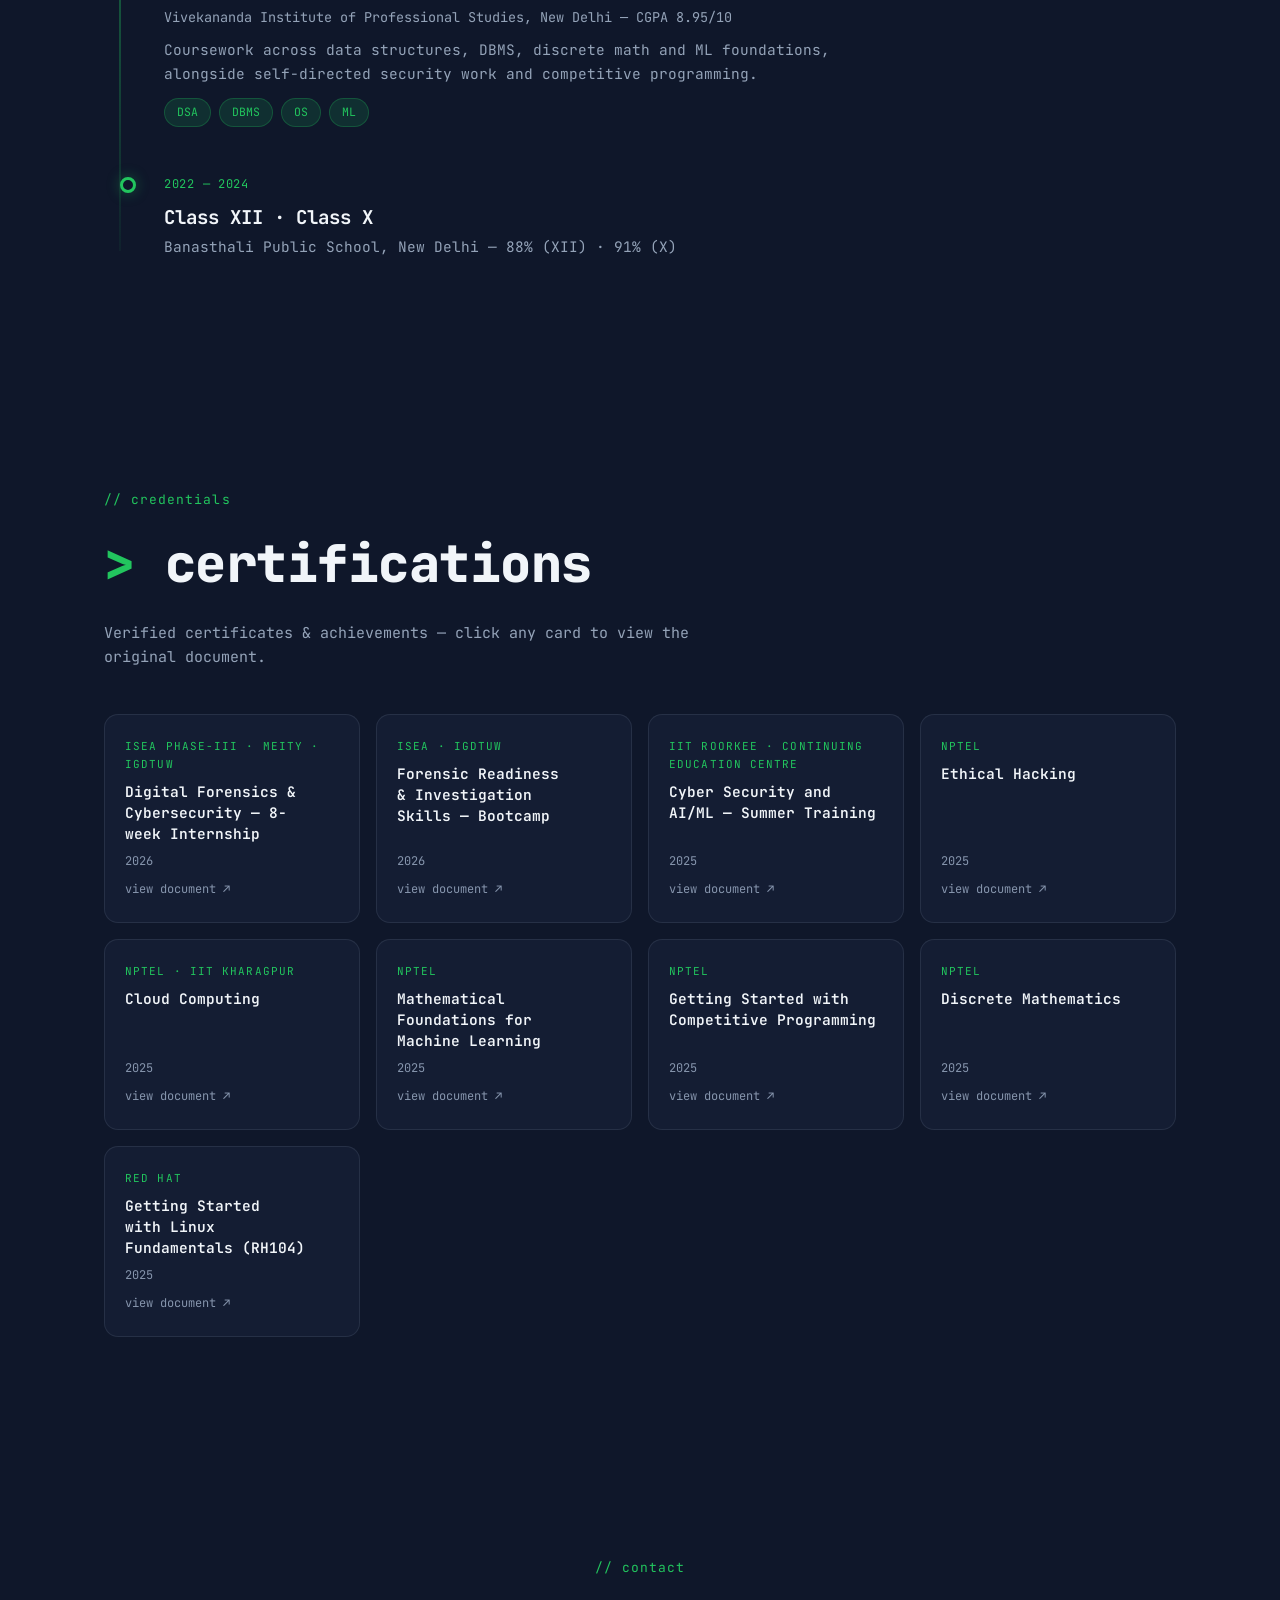
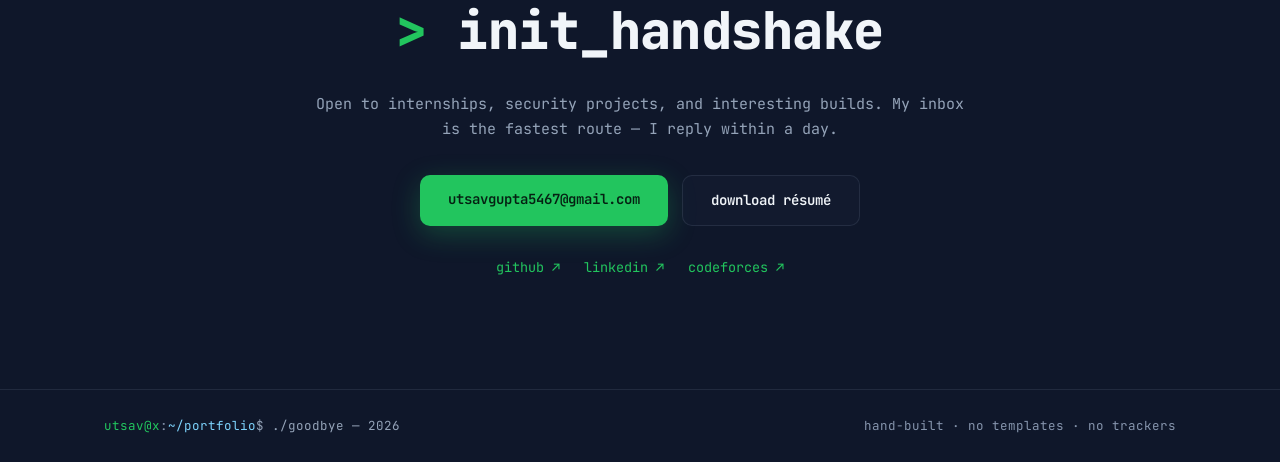
==== commit adceef39: "Polish pass: fix dead language bars, project count, AA contrast, modal focus trap, heatmap fit - .la" ====
--- a/index.html
+++ b/index.html
@@ -4,7 +4,7 @@
 <meta charset="UTF-8">
 <meta name="viewport" content="width=device-width, initial-scale=1.0">
 <title>Utsav Gupta — Cybersecurity · Cryptography · Game Dev</title>
-<meta name="description" content="Portfolio of Utsav Gupta: cybersecurity researcher, cryptography engineer, game developer. B.Tech CSE '28, VIPS New Delhi.">
+<meta name="description" content="Portfolio of Utsav Gupta: cybersecurity enthusiast, cryptography tinkerer, game developer. B.Tech CSE '28, VIPS New Delhi.">
 <meta name="theme-color" content="#0F172A">
 <link rel="preconnect" href="https://fonts.googleapis.com">
 <link rel="preconnect" href="https://fonts.gstatic.com" crossorigin>
@@ -53,7 +53,7 @@
       <div class="hero-status reveal">
         <span class="pulse"></span> system online
         <span class="sep">·</span> cf <strong>979</strong> <span class="dim">(max 1014)</span>
-        <span class="sep">·</span> <strong>8</strong> featured projects
+        <span class="sep">·</span> <strong id="proj-count">11</strong> projects
         <span class="sep">·</span> new delhi, in
       </div>
       <p class="hero-eyebrow reveal">// hello there, i am</p>
@@ -86,7 +86,7 @@
       <h2 class="sec-title" data-scramble>whoami</h2>
       <div class="about-grid">
         <div class="about-main reveal">
-          <p>I'm <strong>Utsav Gupta</strong>, a computer science undergrad who lives at the intersection of <strong>offense and defense</strong>. My newest work is <strong>SAAGA</strong> — an automated red-teaming framework for large language models, built during LLM-security research. Before that I engineered a <strong>hybrid CSPRNG on BLAKE3</strong> that passes all 17 NIST randomness tests, wrote a <strong>2D game engine in C/SDL2</strong>, and interned in <strong>cybersecurity &amp; digital forensics</strong> under ISEA Phase III (MeitY).</p>
+          <p>I'm <strong>Utsav Gupta</strong>, a computer science undergrad who lives at the intersection of <strong>offense and defense</strong>. My newest work is <strong>SAAGA</strong> — an automated red-teaming framework for large language models, built while going deep on LLM security. Before that I engineered a <strong>hybrid CSPRNG on BLAKE3</strong> that passes all 17 NIST randomness tests, wrote a <strong>2D game engine in C/SDL2</strong>, and interned in <strong>cybersecurity &amp; digital forensics</strong> under ISEA Phase III (MeitY).</p>
           <p>When I'm not auditing randomness or mutating jailbreak prompts, I'm running <strong>LLM inference</strong> — Qwen3 27B, Llama 70B and flash variants through <strong>vLLM, llama.cpp and Ollama</strong> — learning <strong>CUDA programming</strong> and <strong>deep learning</strong>, or harnessing agents with my own OMP setup.</p>
           <div class="fact-row">
             <div class="fact"><span class="fact-k">focus</span><span class="fact-v">LLM inference · security · systems</span></div>
@@ -110,7 +110,7 @@
     <div class="wrap">
       <p class="eyebrow reveal">// software</p>
       <h2 class="sec-title" data-scramble>featured_projects</h2>
-      <p class="sec-sub reveal">Eleven builds I'm proud of — security research, cryptography, engines, and systems. Everything else lives on <a href="https://github.com/Utsav-X-bit?tab=repositories" target="_blank" rel="noopener">GitHub</a>.</p>
+      <p class="sec-sub reveal">Eleven builds I'm proud of — security tools, cryptography, engines, and systems. Everything else lives on <a href="https://github.com/Utsav-X-bit?tab=repositories" target="_blank" rel="noopener">GitHub</a>.</p>
       <div class="bento" id="project-grid"><!-- rendered by js --></div>
     </div>
   </section>
@@ -214,7 +214,7 @@
             <span class="tl-date">2024 — 2028</span>
             <h3>B.Tech, Computer Science &amp; Engineering</h3>
             <p class="tl-org">Vivekananda Institute of Professional Studies, New Delhi — CGPA 8.95/10</p>
-            <p>Coursework across data structures, DBMS, discrete math and ML foundations, alongside security research and competitive programming.</p>
+            <p>Coursework across data structures, DBMS, discrete math and ML foundations, alongside self-directed security work and competitive programming.</p>
             <div class="tl-tags"><span>DSA</span><span>DBMS</span><span>OS</span><span>ML</span></div>
           </div>
         </div>
@@ -245,7 +245,7 @@
     <div class="wrap contact-wrap">
       <p class="eyebrow reveal">// contact</p>
       <h2 class="sec-title" data-scramble>init_handshake</h2>
-      <p class="contact-lede reveal">Open to internships, security research collaborations, and interesting builds. My inbox is the fastest route — I reply within a day.</p>
+      <p class="contact-lede reveal">Open to internships, security projects, and interesting builds. My inbox is the fastest route — I reply within a day.</p>
       <div class="contact-ctas reveal">
         <a class="btn btn-primary" href="mailto:utsavgupta5467@gmail.com">utsavgupta5467@gmail.com</a>
         <a class="btn btn-ghost" href="assets/resume/Utsav-Gupta-Resume.pdf" download>download résumé</a>
--- a/css/style.css
+++ b/css/style.css
@@ -11,7 +11,7 @@
   --accent-glow: rgba(34, 197, 94, .35);
   --text: #F1F5F9;
   --muted: #94A3B8;
-  --dim: #5B6B84;
+  --dim: #8695AD;
   --border: rgba(148, 163, 184, .14);
   --radius: 14px;
   --mono: "JetBrains Mono", ui-monospace, SFMono-Regular, Menlo, Consolas, monospace;
@@ -218,7 +218,7 @@
 .langbars { padding: 0 24px 24px; display: flex; flex-direction: column; gap: 10px; }
 .langbar { display: grid; grid-template-columns: 92px 1fr 38px; gap: 10px; align-items: center; font-size: 12px; color: var(--muted); }
 .langbar .bar { height: 7px; background: rgba(148,163,184,.12); border-radius: 4px; overflow: hidden; }
-.langbar .fill { height: 100%; border-radius: 4px; width: 0; transition: width 1.1s cubic-bezier(.2,.7,.2,1); }
+.langbar .fill { display: block; height: 100%; border-radius: 4px; width: 0; transition: width 1.1s cubic-bezier(.2,.7,.2,1); }
 .langbar .pct { text-align: right; color: var(--dim); }
 
 /* ══════════ TIMELINE ══════════ */
@@ -385,7 +385,7 @@
 .heat-stats strong { color: var(--accent); font-size: 22px; font-weight: 800; margin-right: 6px; }
 .heat-card .heat-stats strong { color: var(--accent); }
 .heatmap-scroll { overflow-x: auto; padding: 14px 24px 6px; }
-.heatmap svg { display: block; }
+.heatmap svg { display: block; overflow: visible; }
 .heat-legend { display: flex; align-items: center; gap: 4px; justify-content: flex-end; padding: 4px 24px 18px; font-size: 11px; color: var(--dim); }
 .heat-legend .hl { width: 11px; height: 11px; border-radius: 2.5px; }
 .hl0 { background: rgba(148,163,184,.13); } .hl1 { background: #0e4429; } .hl2 { background: #006d32; } .hl3 { background: #26a641; } .hl4 { background: #39d353; }
@@ -442,6 +442,7 @@
 
 @media (max-width: 640px) {
   .arena-grid-2 { grid-template-columns: 1fr; }
+  .heatmap-scroll { padding: 14px 10px 6px; }
   .hpc-body { flex-direction: column; gap: 14px; }
   .hpc-ascii { font-size: 9px; }
   .pmodal { padding: 12px; }
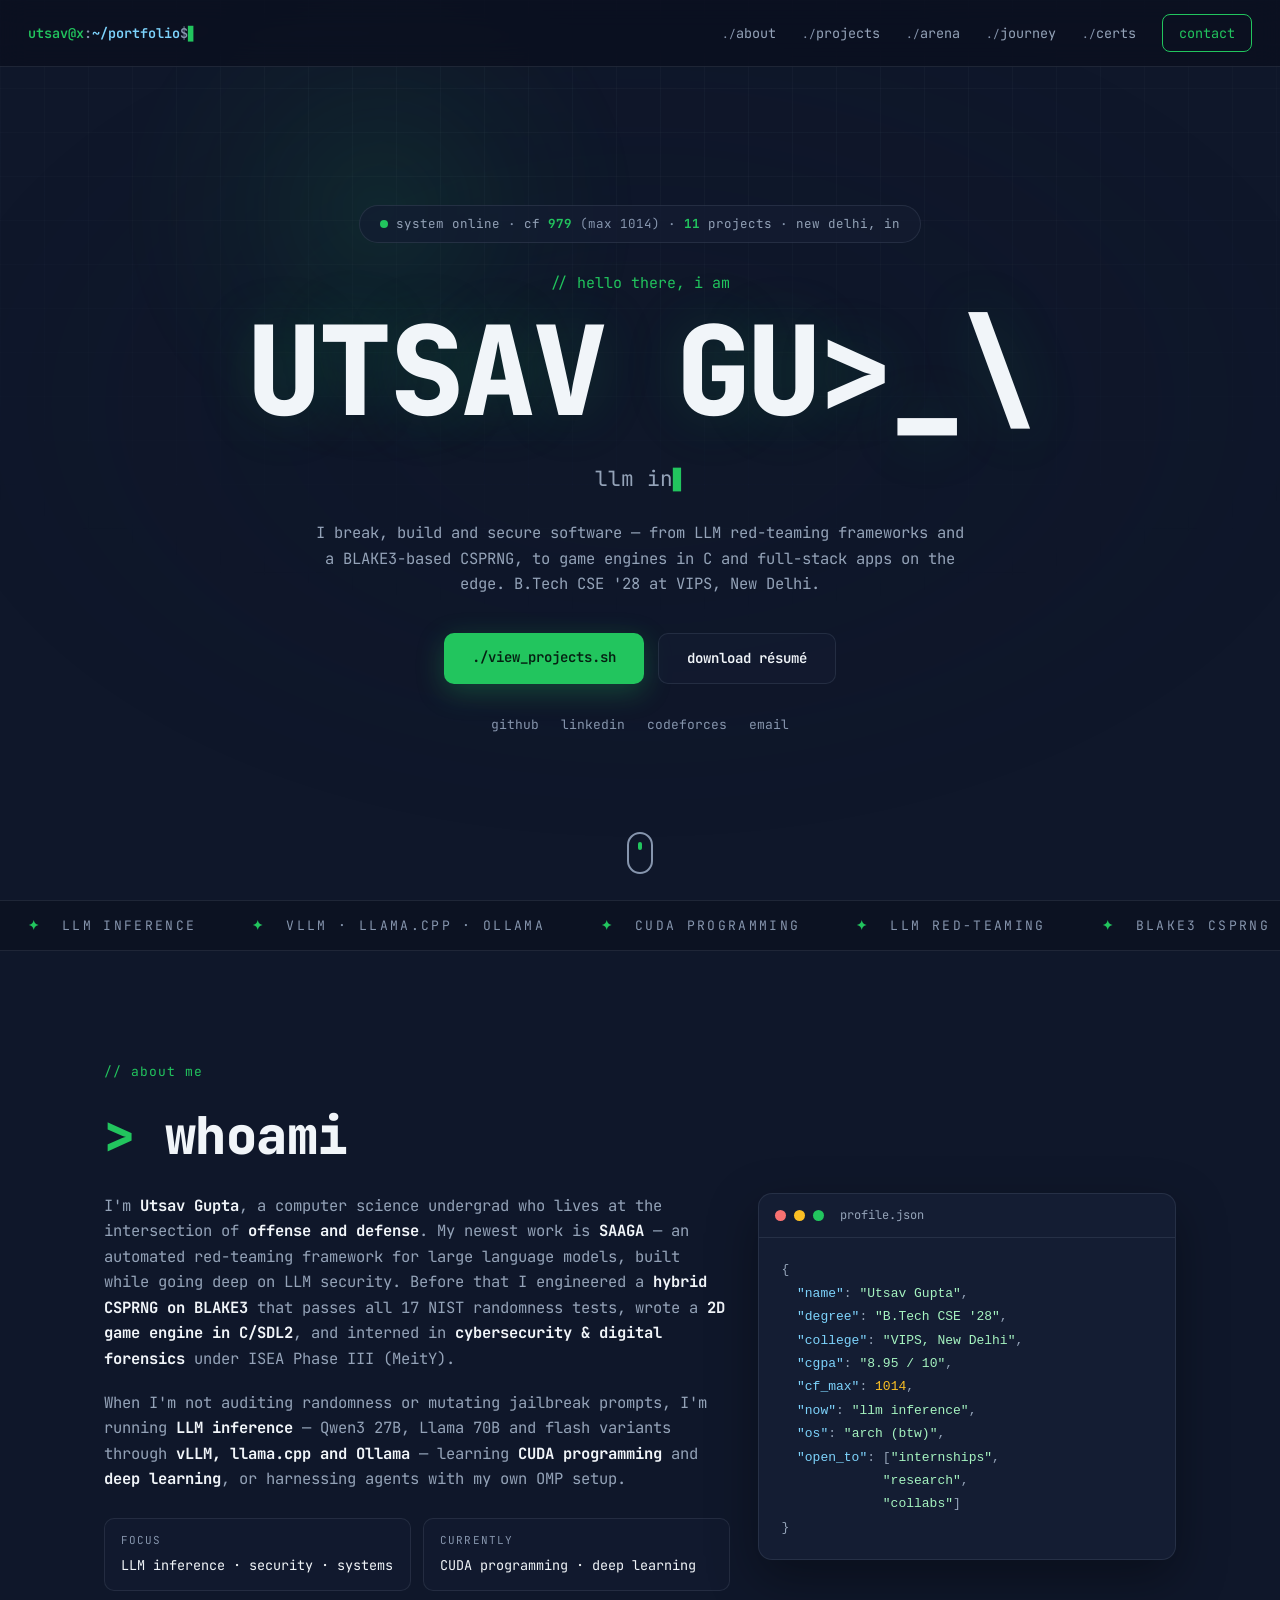
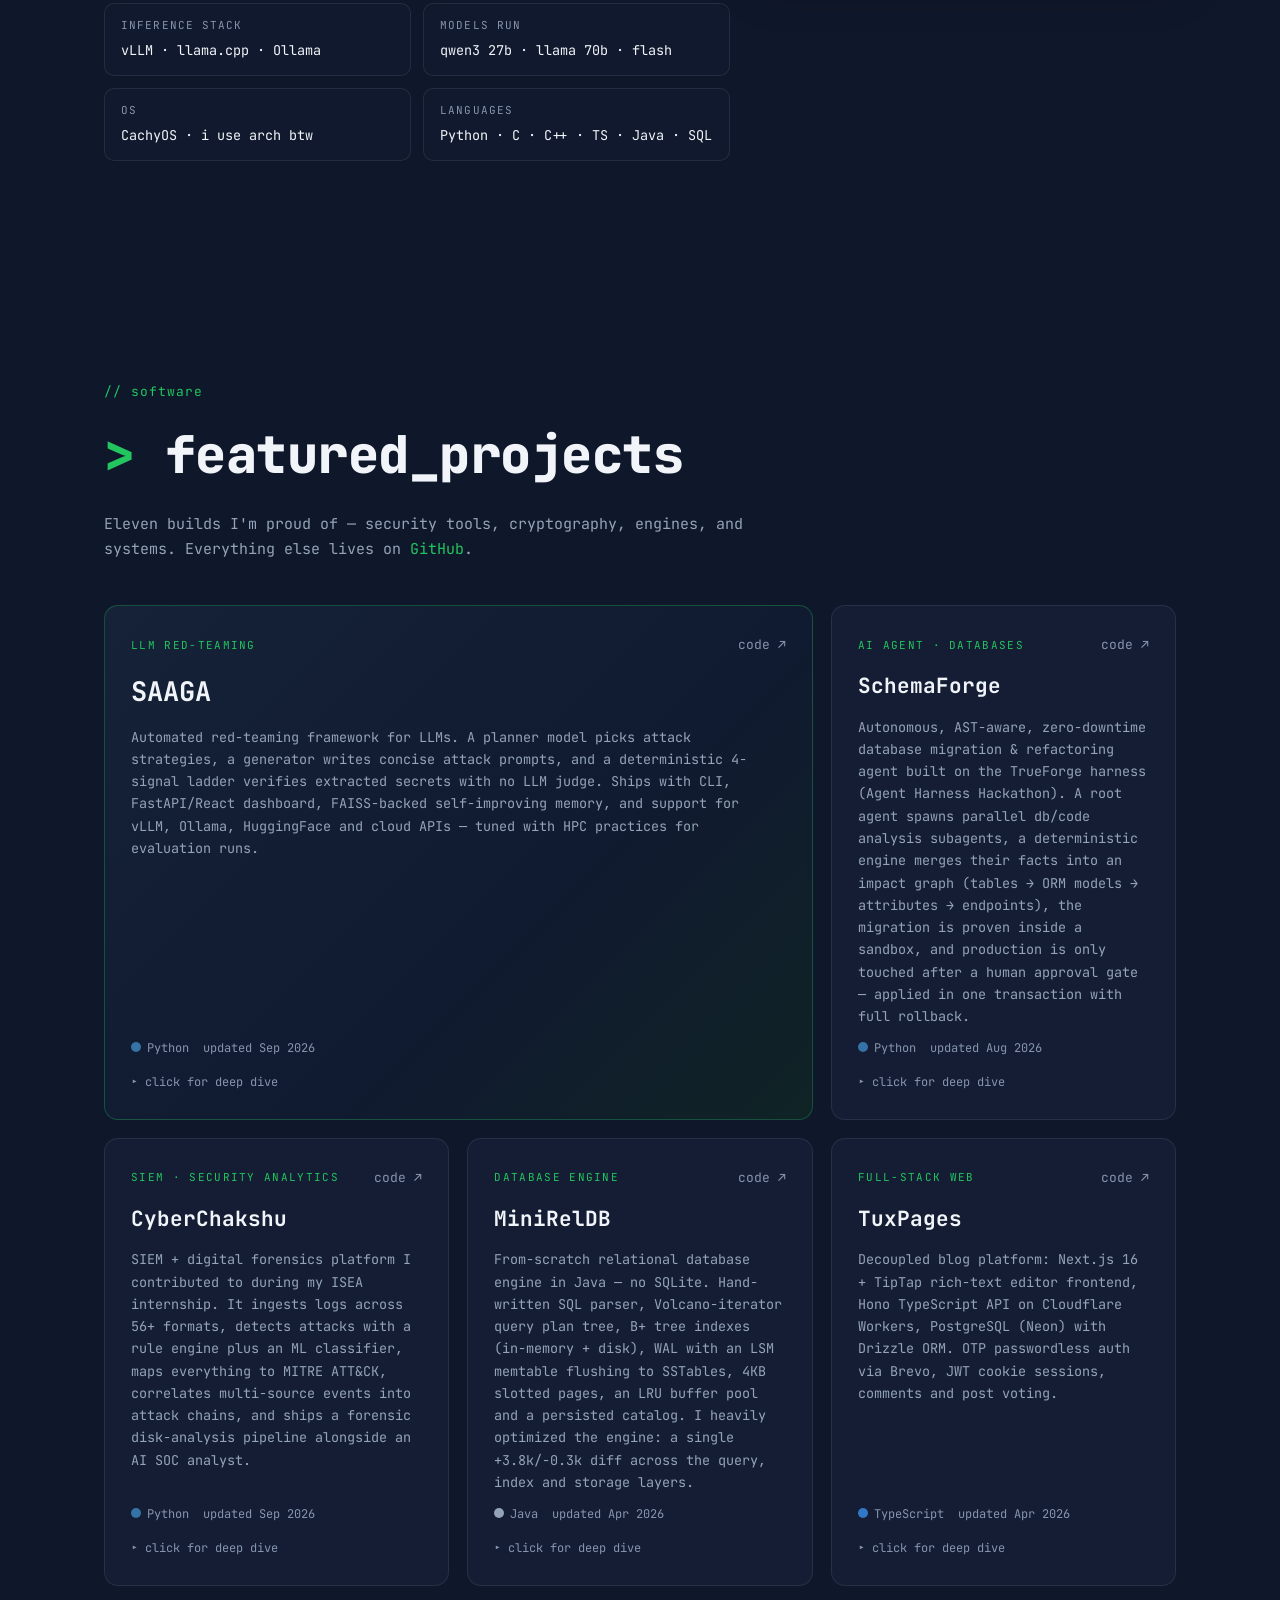
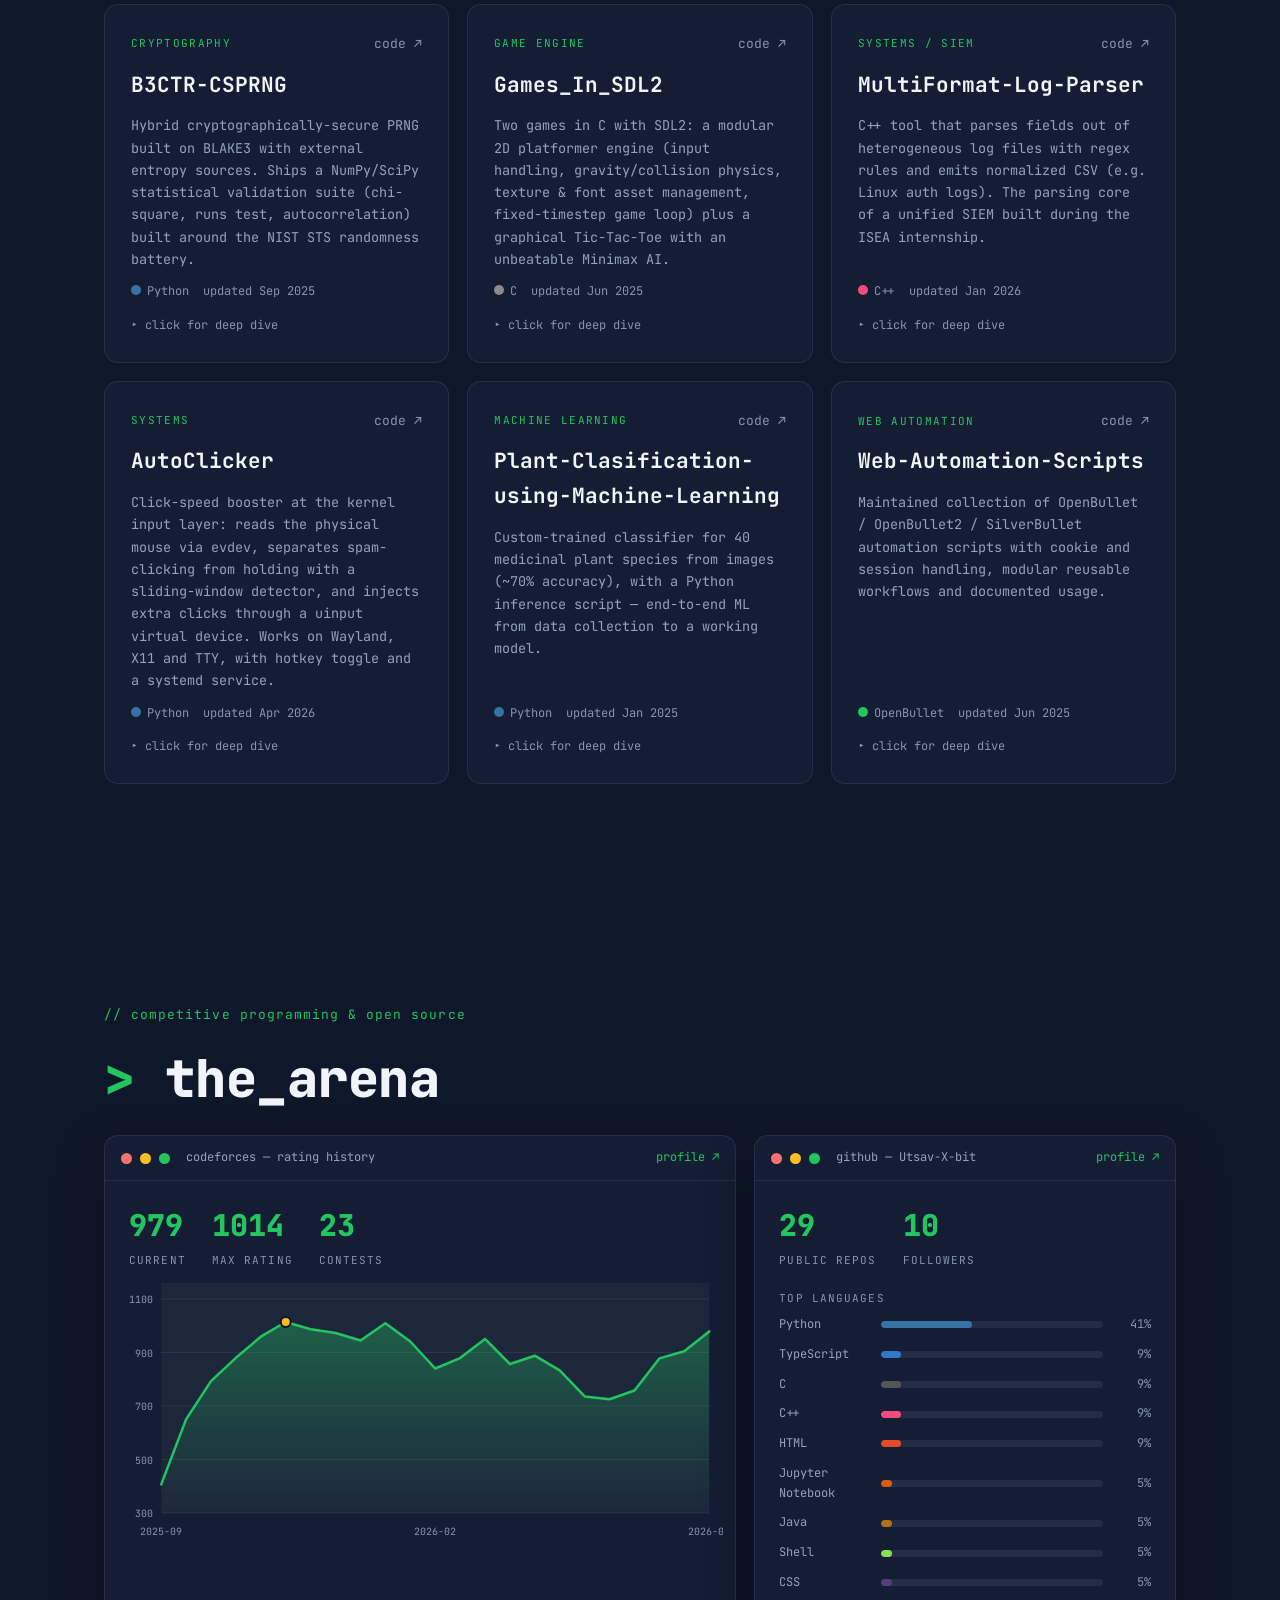
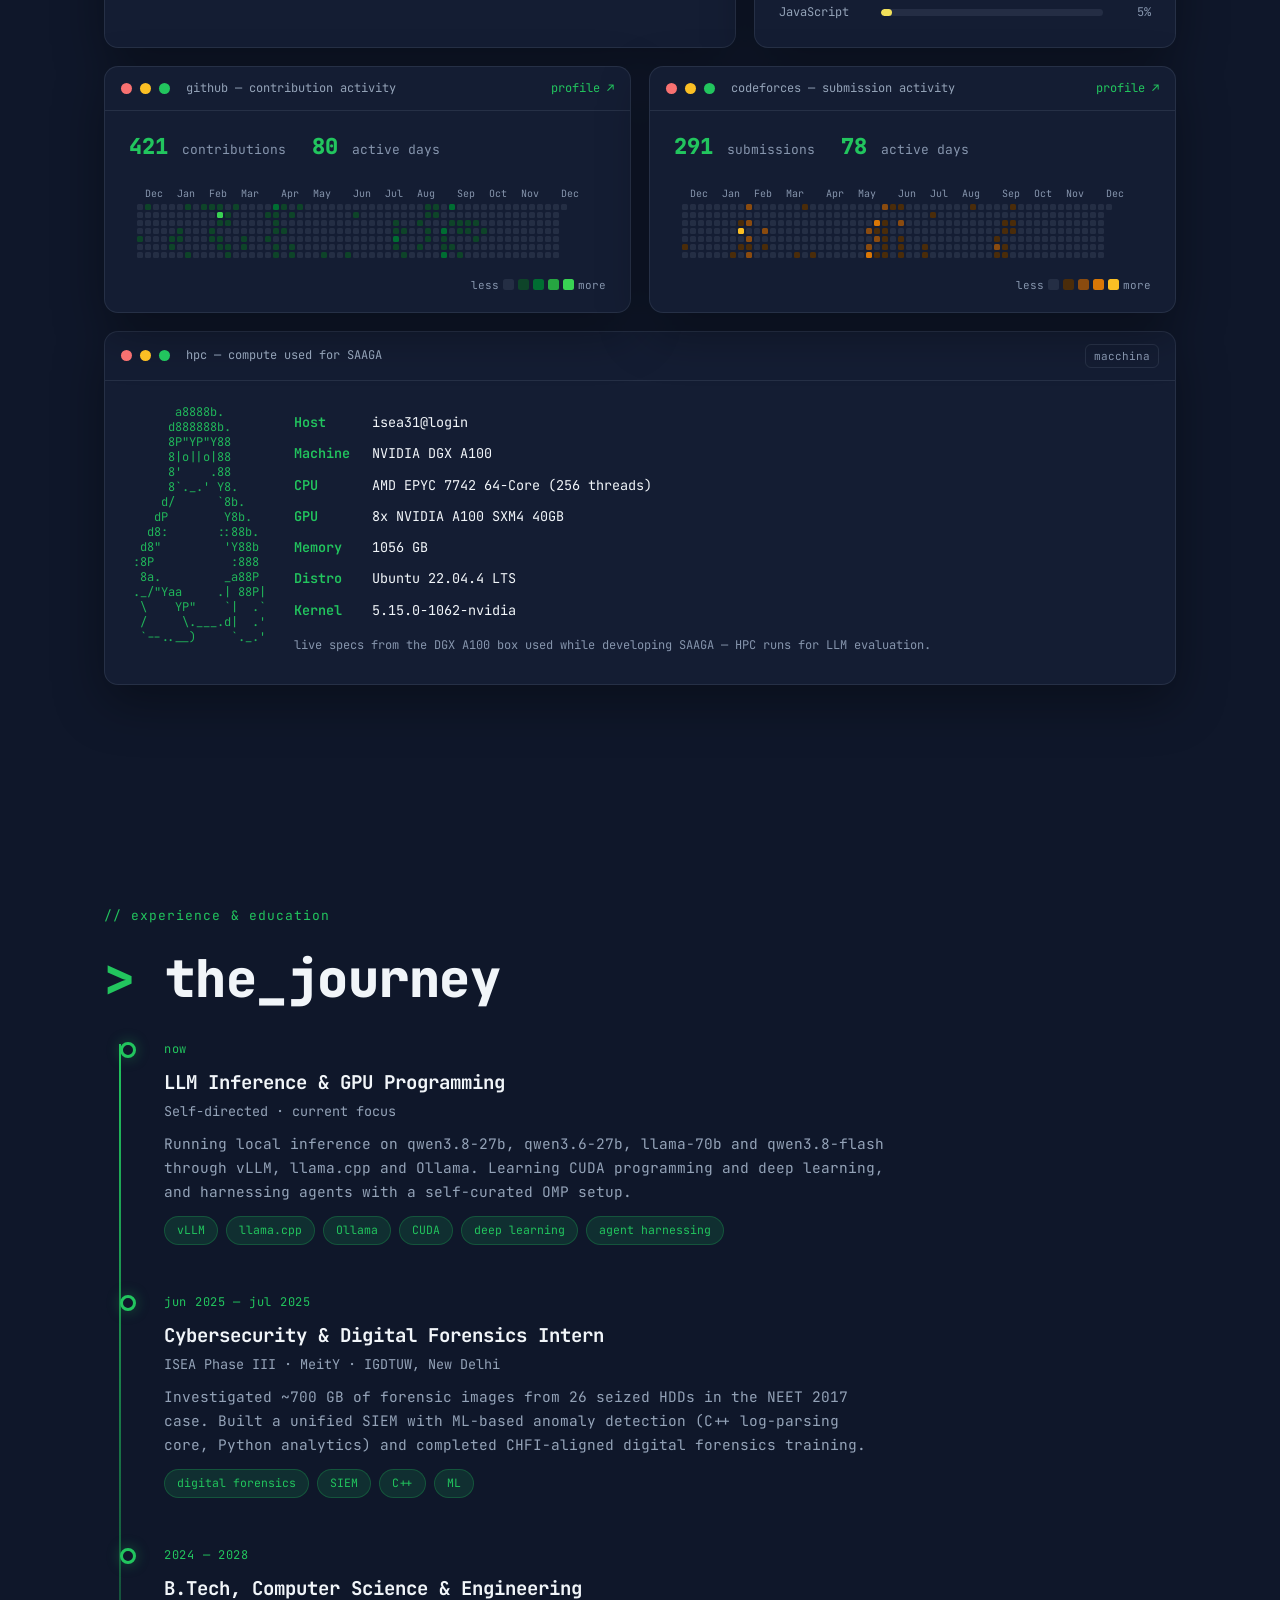
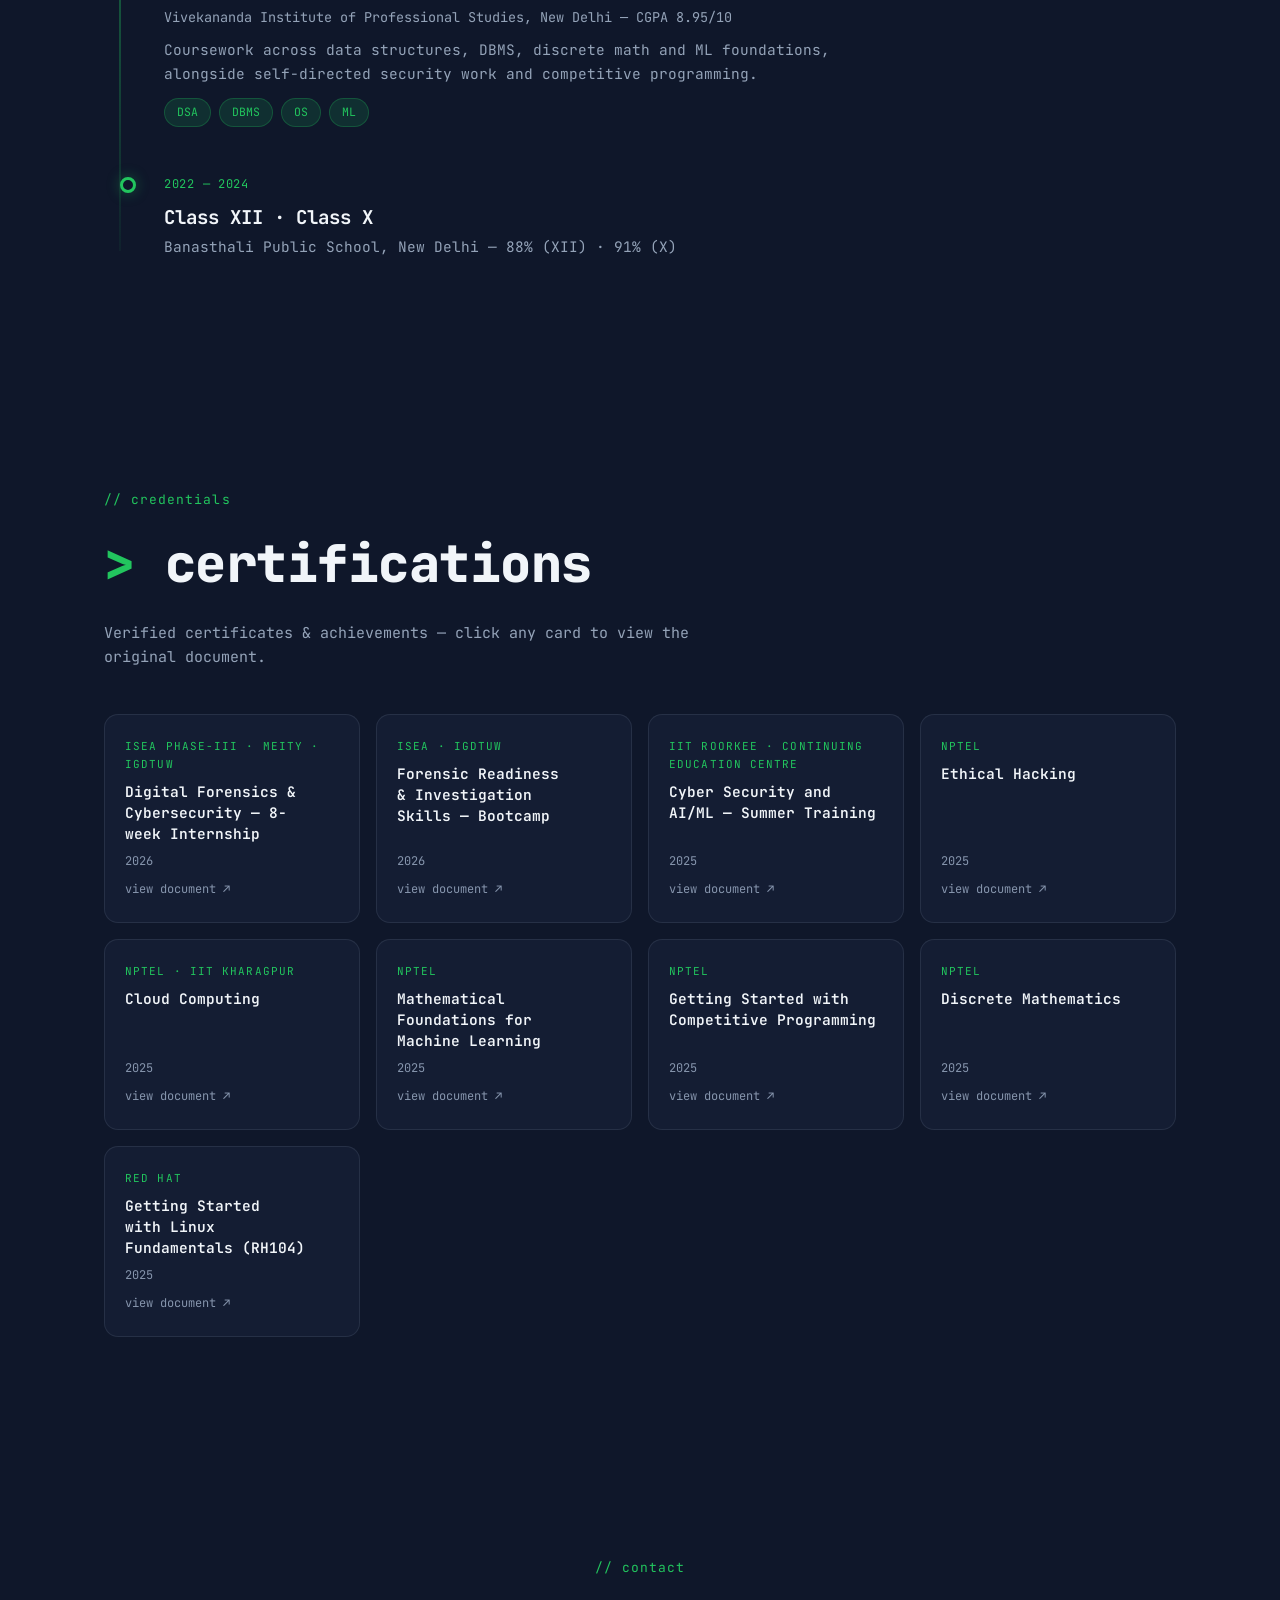
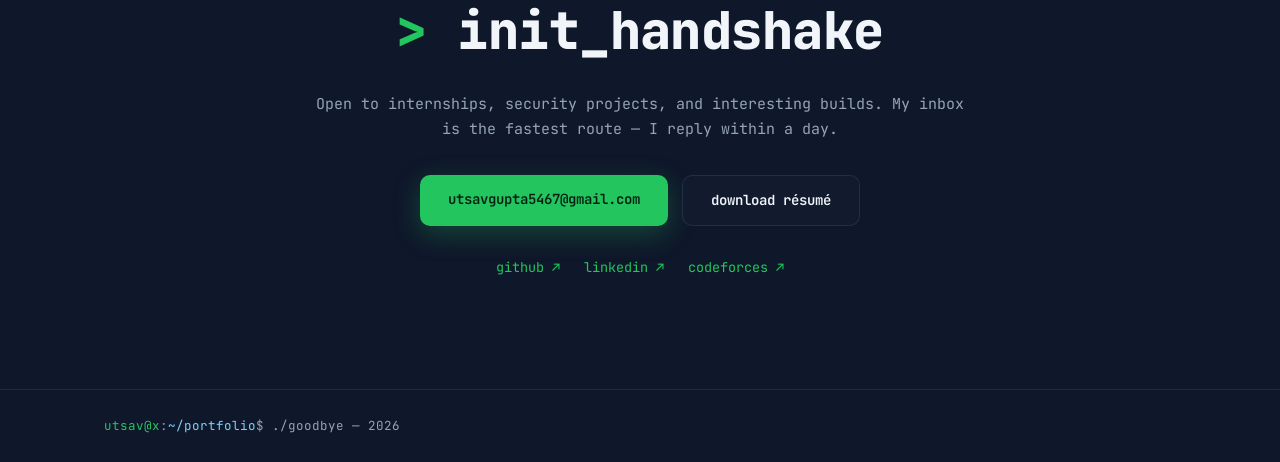
==== commit e6341cbd: "Remove 'hand-built · no templates · no trackers' footer tagline" ====
--- a/index.html
+++ b/index.html
@@ -263,7 +263,6 @@
 <footer>
   <div class="wrap foot-inner">
     <span><span class="prompt">utsav@x</span><span class="dim">:</span><span class="path">~/portfolio</span>$ ./goodbye — <span id="year"></span></span>
-    <span class="dim">hand-built · no templates · no trackers</span>
   </div>
 </footer>
 
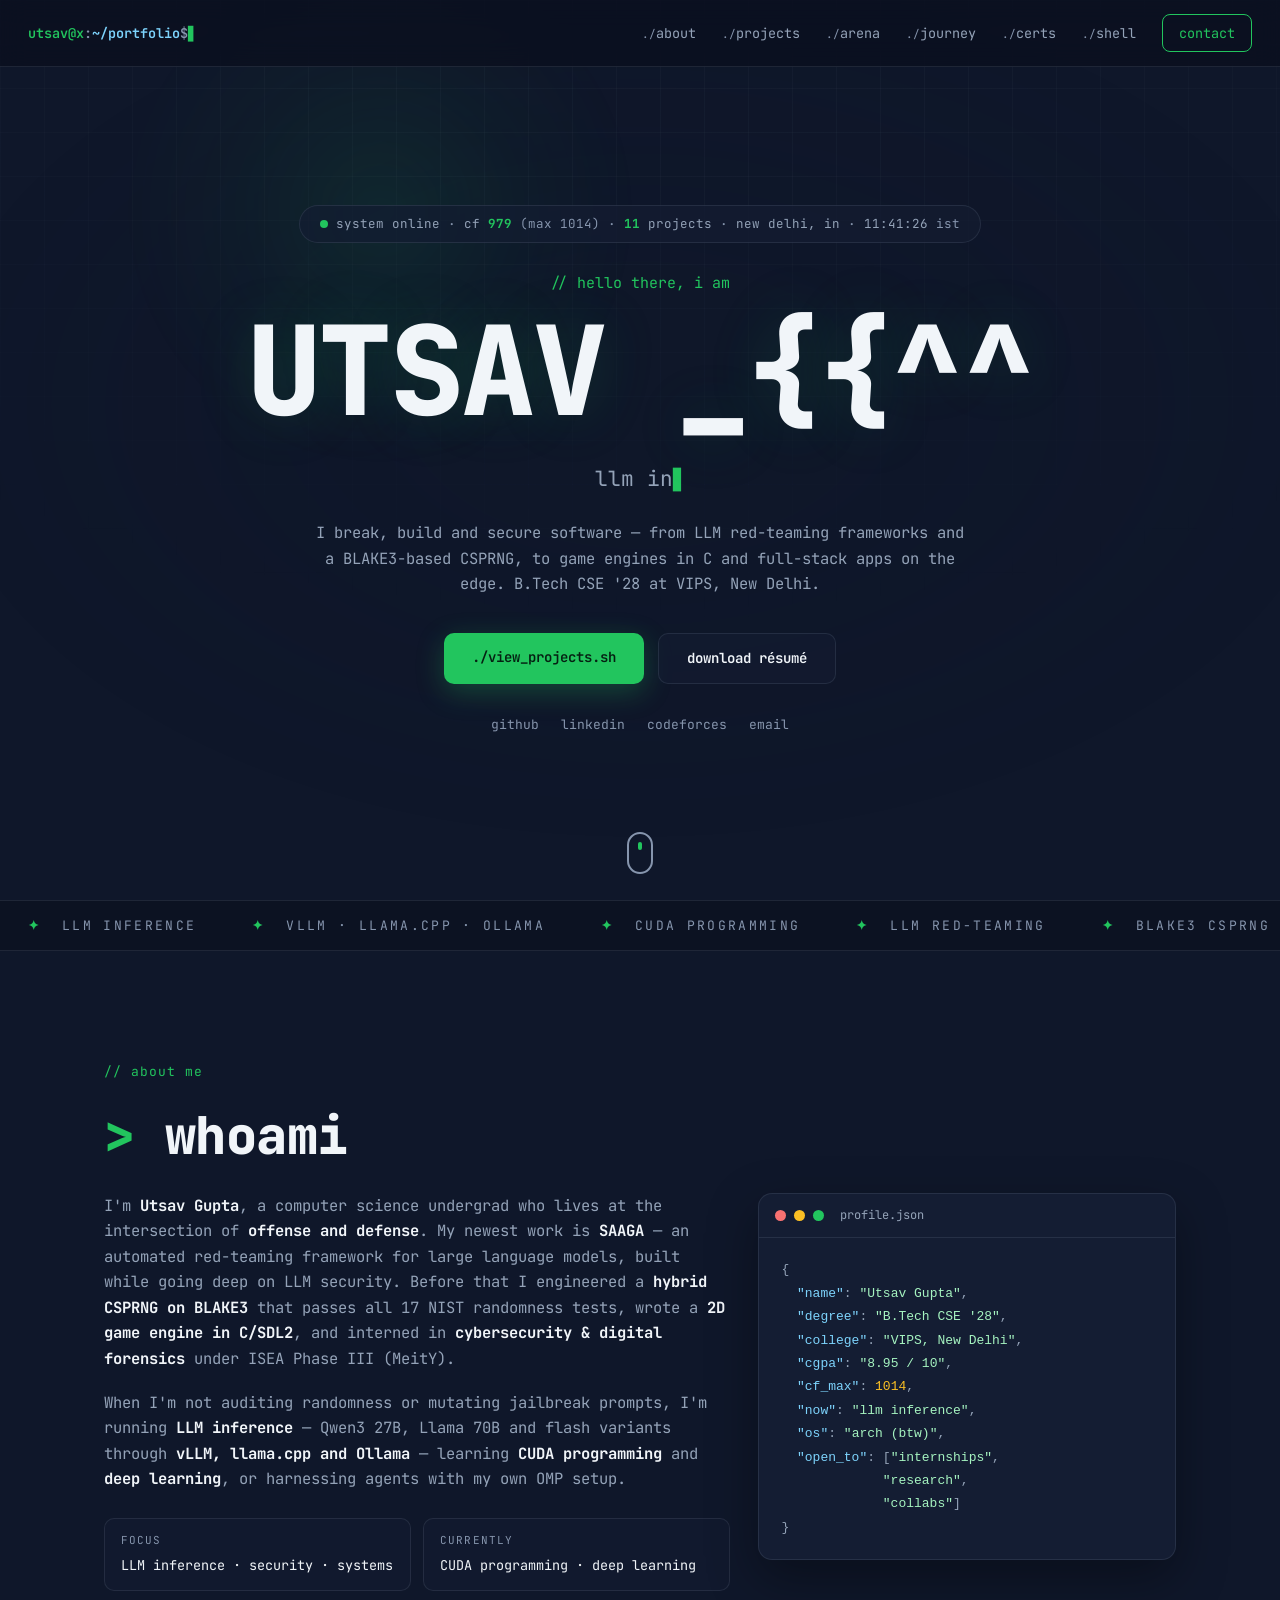
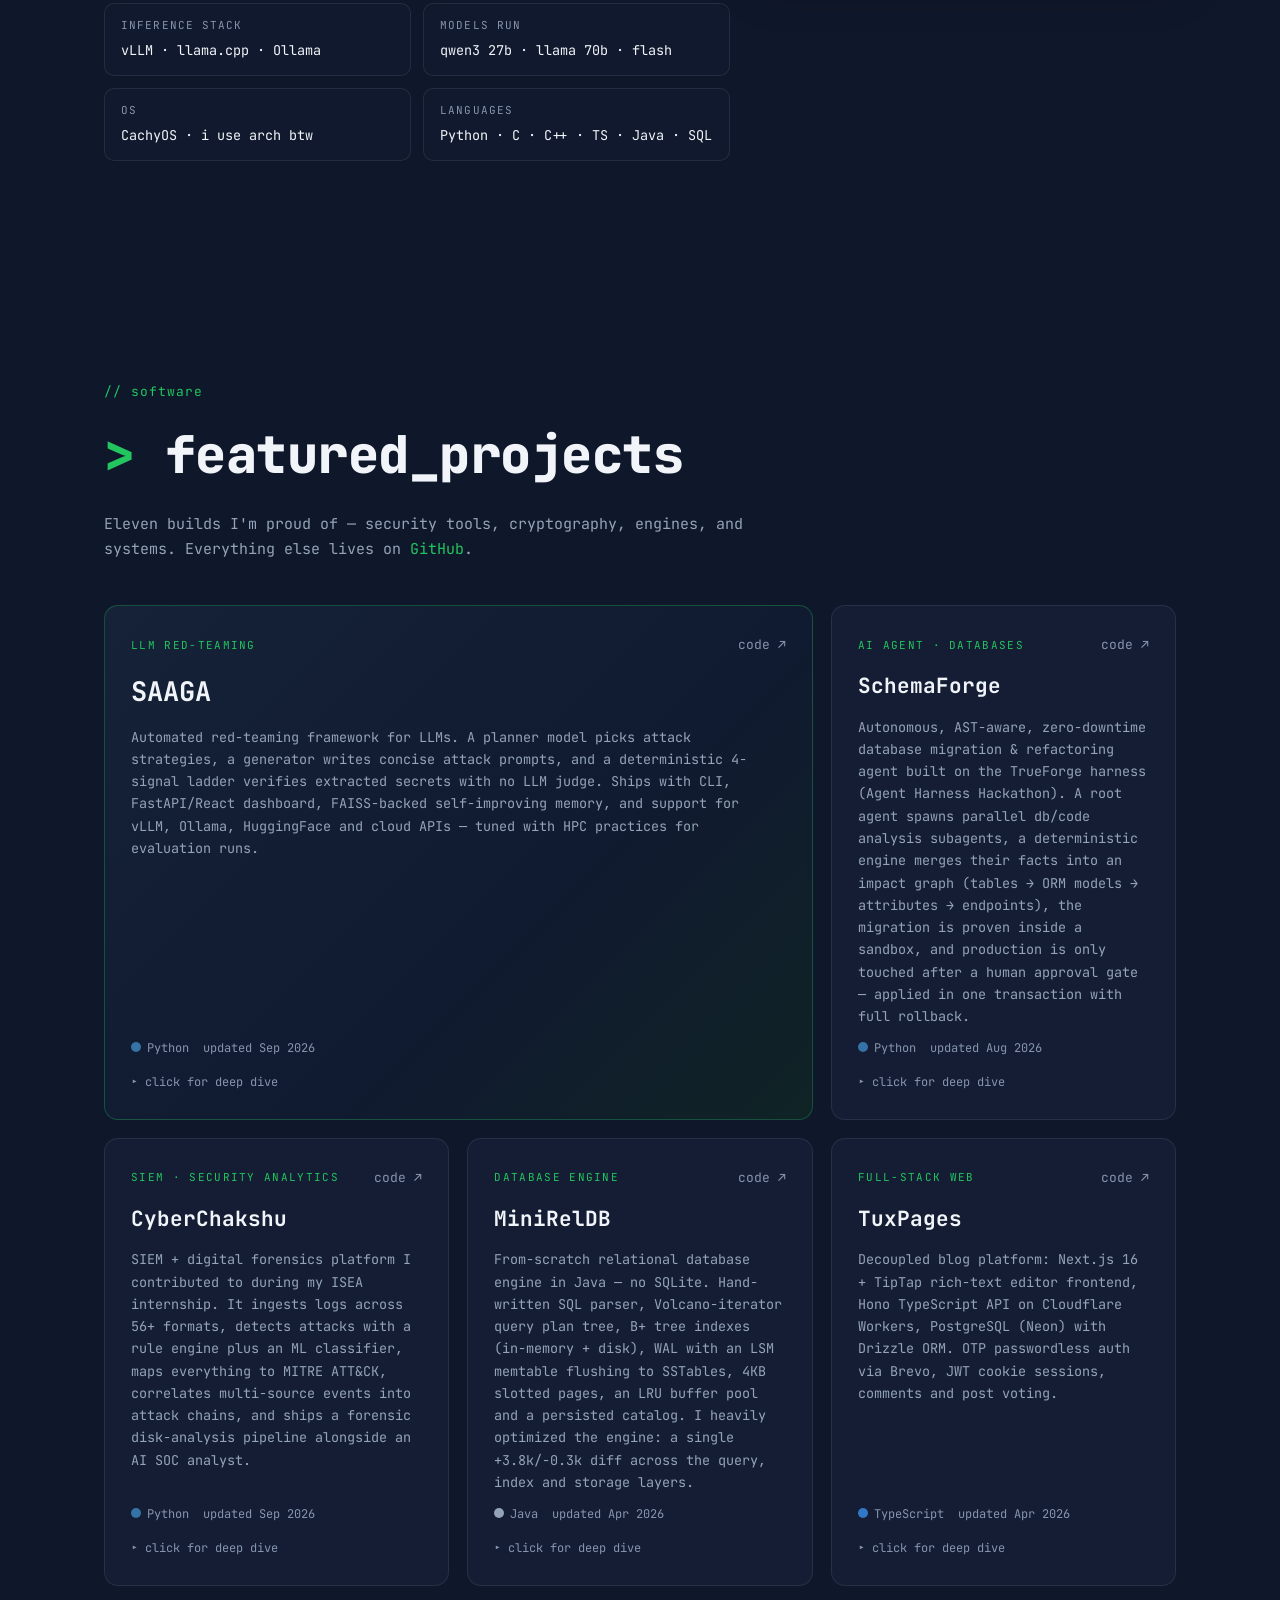
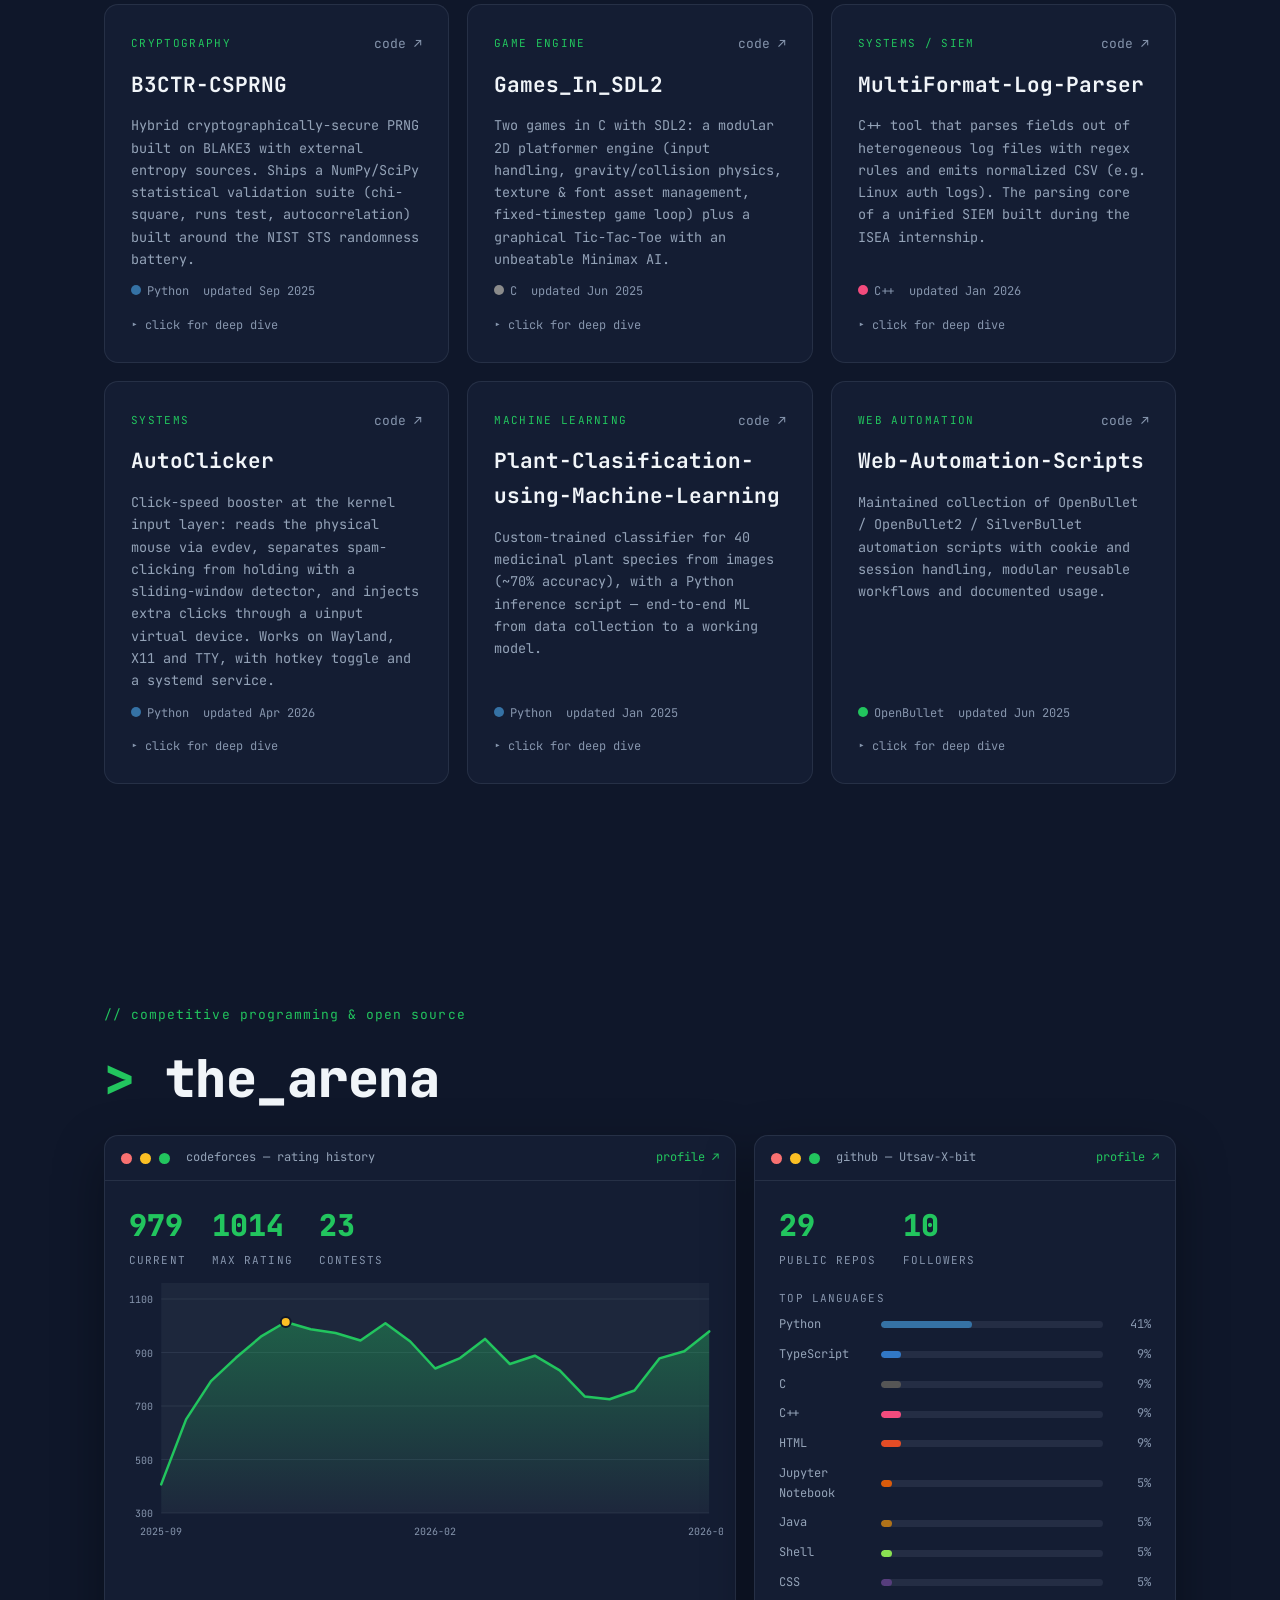
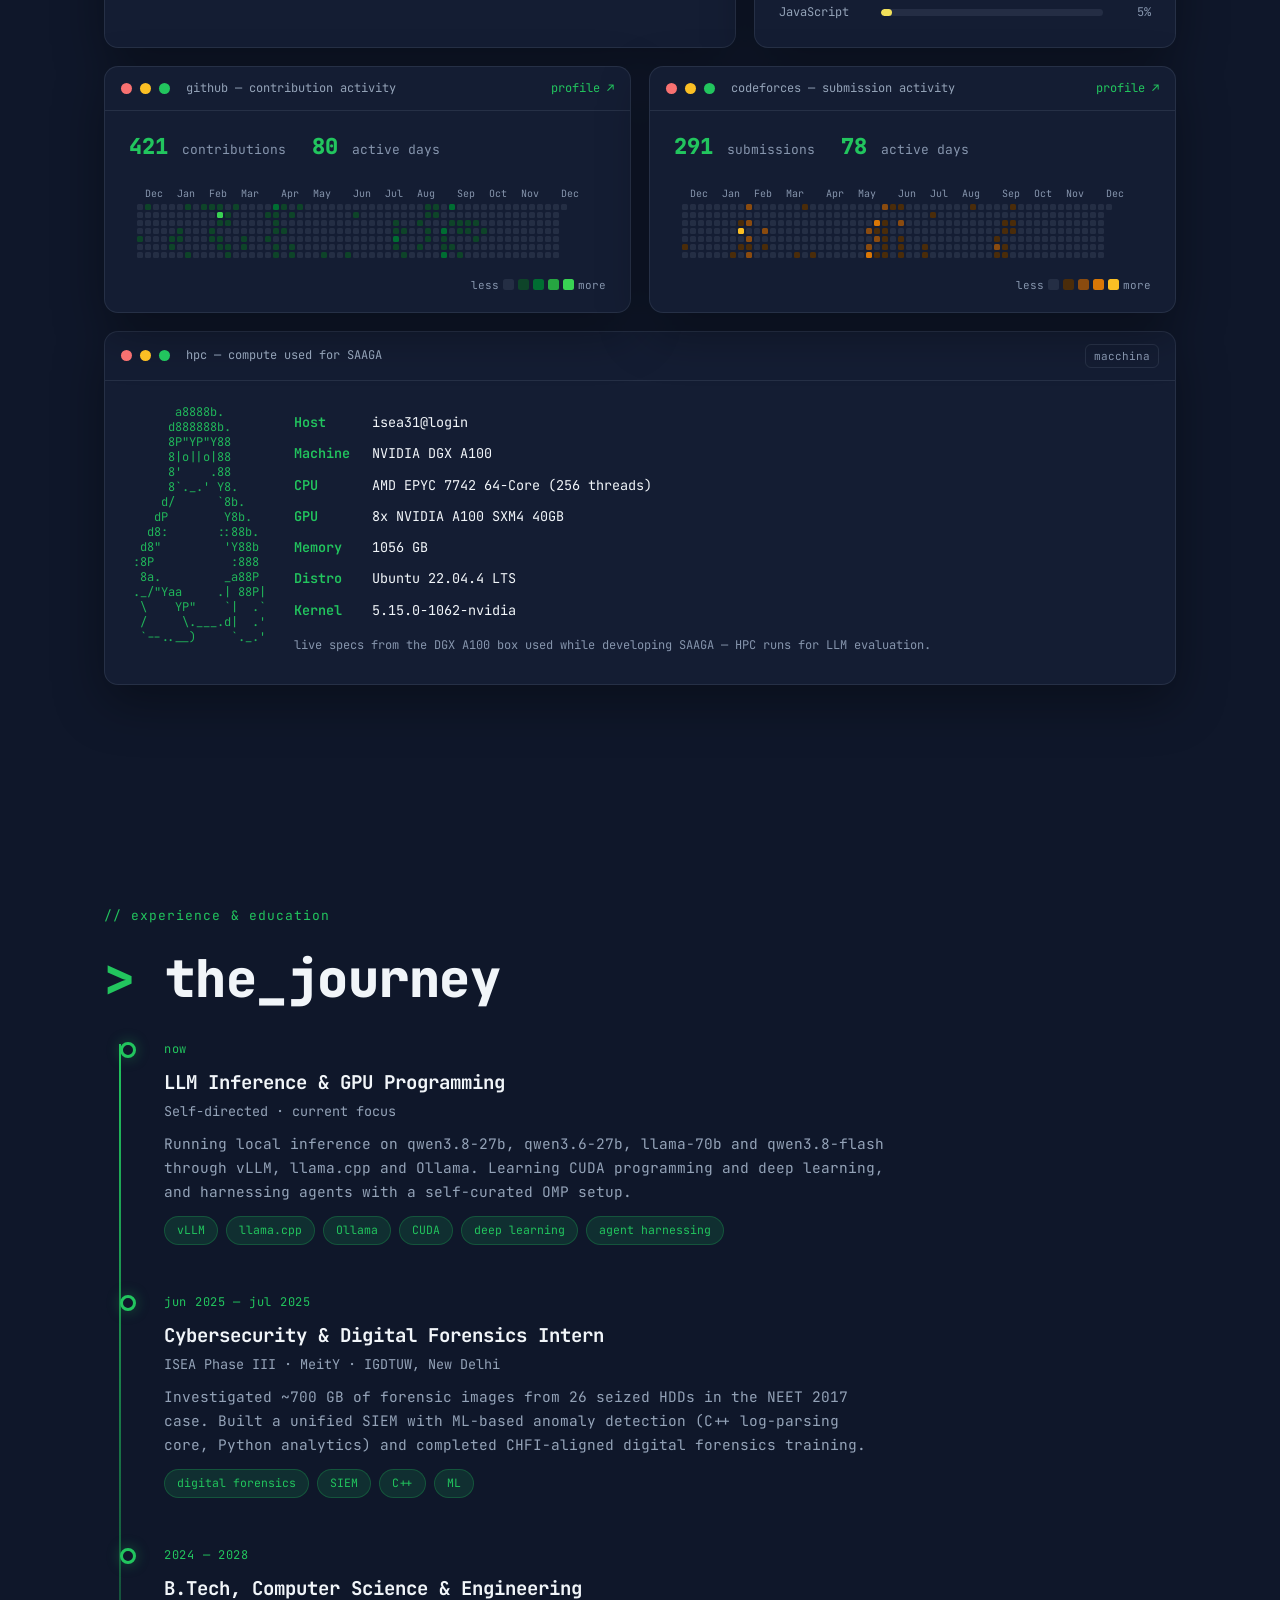
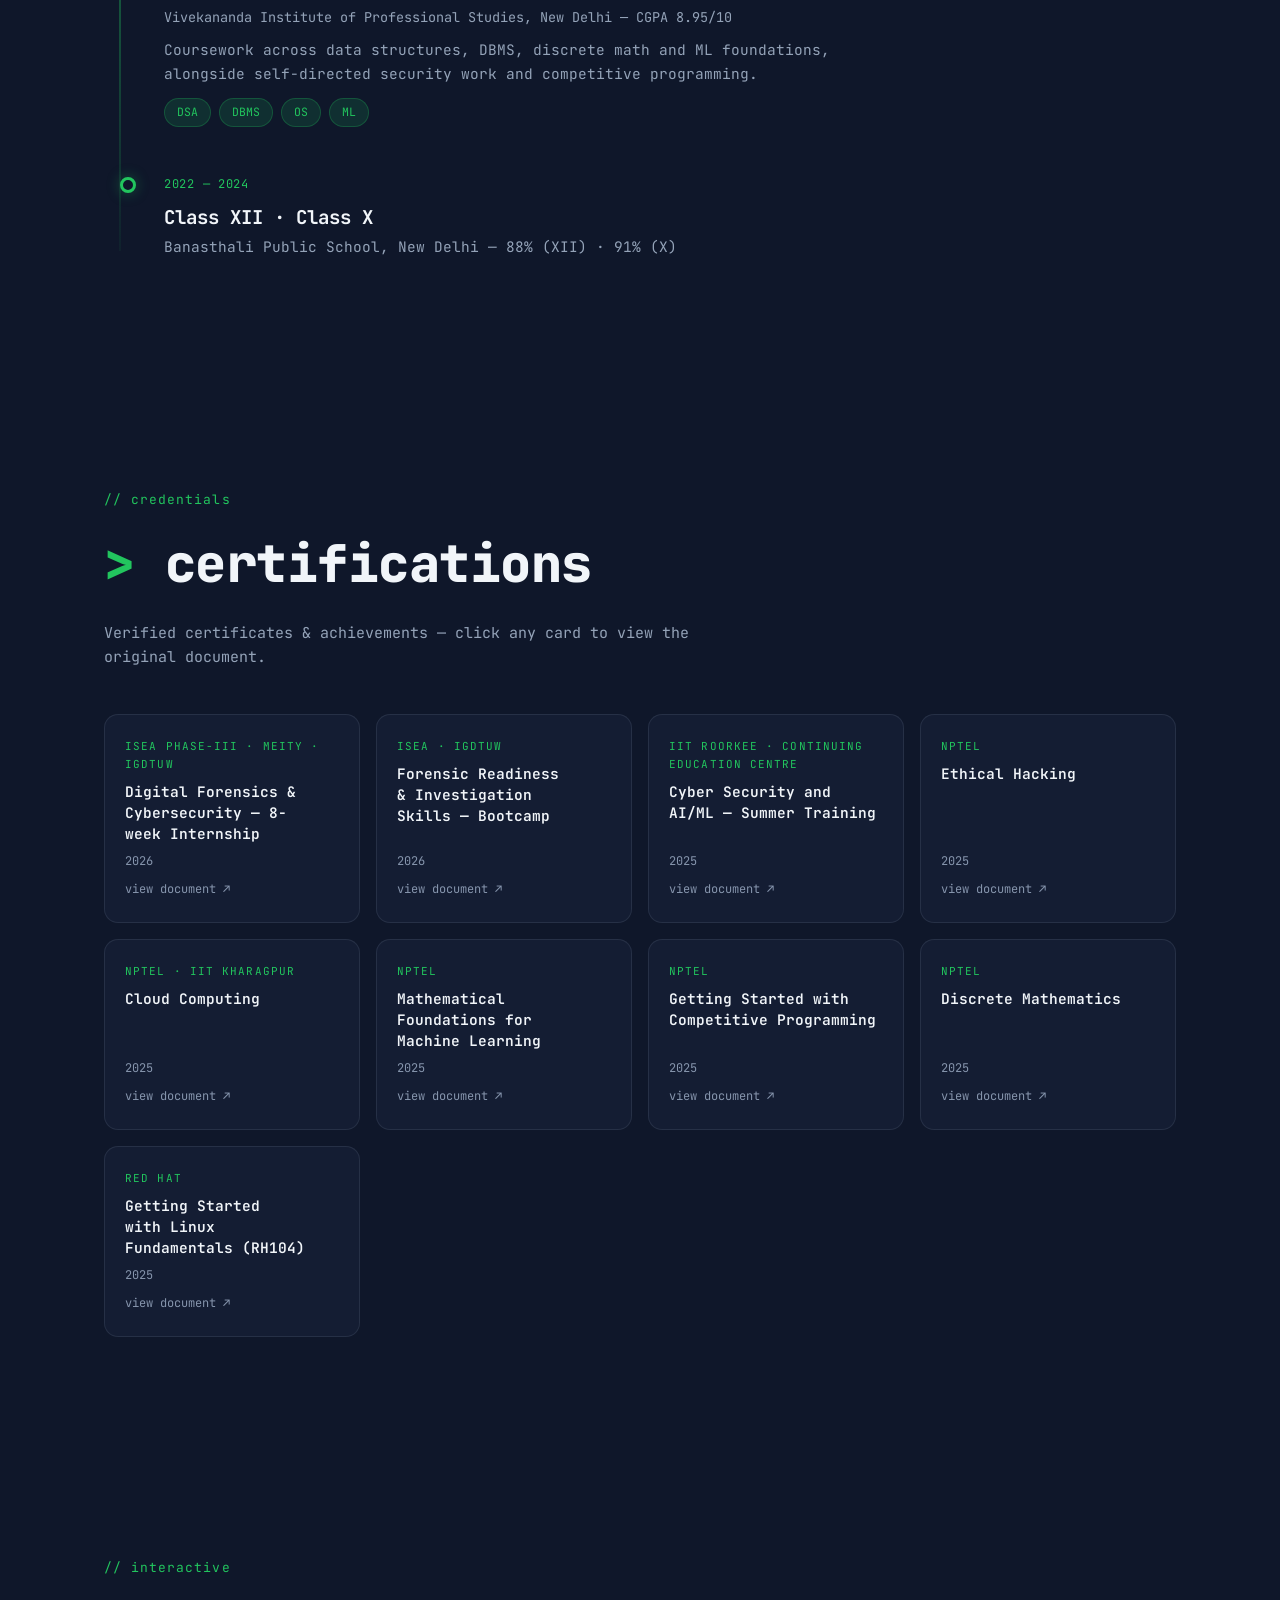
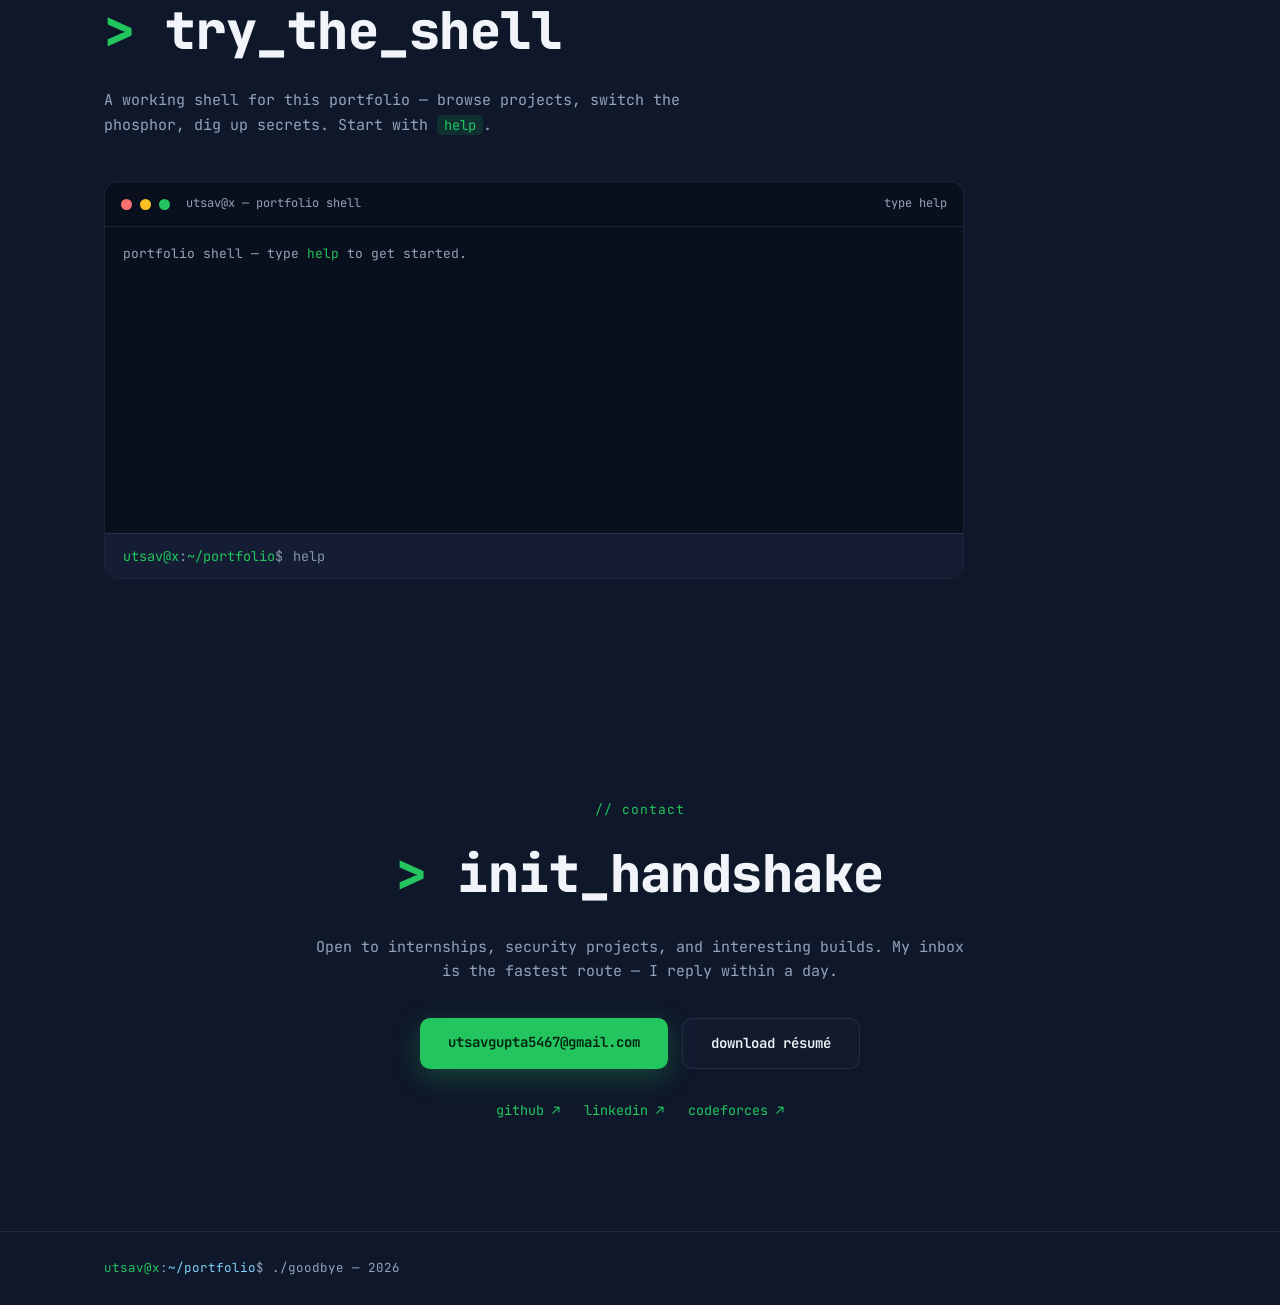
==== commit 639b0038: "Add interactive shell, phosphor themes, live clock, konami easter egg - #shell section: working CLI " ====
--- a/index.html
+++ b/index.html
@@ -10,6 +10,7 @@
 <link rel="preconnect" href="https://fonts.gstatic.com" crossorigin>
 <link href="https://fonts.googleapis.com/css2?family=JetBrains+Mono:ital,wght@0,300;0,400;0,500;0,600;0,700;0,800;1,400&display=swap" rel="stylesheet">
 <link rel="stylesheet" href="css/style.css">
+<script>try{var t=localStorage.getItem("portfolio-theme");if(t==="amber"||t==="ice")document.documentElement.dataset.theme=t;}catch(e){}</script>
 <link rel="icon" href="data:image/svg+xml,<svg xmlns='http://www.w3.org/2000/svg' viewBox='0 0 100 100'><rect width='100' height='100' rx='18' fill='%230F172A'/><text x='50' y='68' font-size='52' text-anchor='middle' fill='%2322C55E' font-family='monospace' font-weight='bold'>&gt;_</text></svg>">
 </head>
 <body>
@@ -38,6 +39,7 @@
     <a href="#arena">arena</a>
     <a href="#journey">journey</a>
     <a href="#certs">certs</a>
+    <a href="#shell">shell</a>
     <a href="#contact" class="nav-cta">contact</a>
   </nav>
   <button id="nav-toggle" aria-label="menu" aria-expanded="false"><span></span><span></span><span></span></button>
@@ -55,6 +57,7 @@
         <span class="sep">·</span> cf <strong>979</strong> <span class="dim">(max 1014)</span>
         <span class="sep">·</span> <strong id="proj-count">11</strong> projects
         <span class="sep">·</span> new delhi, in
+        <span class="sep">·</span> <span id="clock">--:--:--</span> <span class="dim">ist</span>
       </div>
       <p class="hero-eyebrow reveal">// hello there, i am</p>
       <h1 class="hero-name" data-scramble>UTSAV GUPTA</h1>
@@ -240,6 +243,23 @@
     </div>
   </section>
 
+  <!-- ══════════ INTERACTIVE SHELL ══════════ -->
+  <section id="shell" class="section">
+    <div class="wrap">
+      <p class="eyebrow reveal">// interactive</p>
+      <h2 class="sec-title" data-scramble>try_the_shell</h2>
+      <p class="sec-sub reveal">A working shell for this portfolio — browse projects, switch the phosphor, dig up secrets. Start with <code>help</code>.</p>
+      <div class="cli reveal">
+        <div class="card-term"><span class="dot r"></span><span class="dot y"></span><span class="dot g"></span><span class="card-title">utsav@x — portfolio shell</span><span class="card-link">type help</span></div>
+        <div class="cli-out" id="cli-out" role="log" aria-live="polite" aria-label="shell output"></div>
+        <form class="cli-form" id="cli-form" autocomplete="off">
+          <span class="cli-prompt" aria-hidden="true"><span class="prompt">utsav@x</span><span class="dim">:</span><span class="path">~/portfolio</span><span class="dim">$</span></span>
+          <input id="cli-in" type="text" aria-label="shell command input" placeholder="help" spellcheck="false" autocapitalize="off">
+        </form>
+      </div>
+    </div>
+  </section>
+
   <!-- ══════════ CONTACT ══════════ -->
   <section id="contact" class="section">
     <div class="wrap contact-wrap">
@@ -287,6 +307,15 @@
   </div>
 </div>
 
+<!-- ══════════ ACCESS GRANTED (konami) ══════════ -->
+<div id="granted" aria-hidden="true">
+  <div class="granted-box">
+    <h2>[ok] ACCESS GRANTED</h2>
+    <p>konami sequence verified · welcome back, operator</p>
+    <div id="granted-log"></div>
+  </div>
+</div>
+
 <!-- ══════════ BREACH MODE ══════════ -->
 <div id="breach" aria-hidden="true">
   <div class="breach-box">
--- a/css/style.css
+++ b/css/style.css
@@ -9,6 +9,7 @@
   --accent: #22C55E;
   --accent-dim: rgba(34, 197, 94, .14);
   --accent-glow: rgba(34, 197, 94, .35);
+  --on-accent: #06230f;
   --text: #F1F5F9;
   --muted: #94A3B8;
   --dim: #8695AD;
@@ -16,6 +17,10 @@
   --radius: 14px;
   --mono: "JetBrains Mono", ui-monospace, SFMono-Regular, Menlo, Consolas, monospace;
 }
+
+/* phosphor themes (switched from the shell: `theme <name>`) */
+html[data-theme="amber"] { --accent: #FFB000; --accent-dim: rgba(255,176,0,.14); --accent-glow: rgba(255,176,0,.35); --on-accent: #2A1900; }
+html[data-theme="ice"]   { --accent: #7DD3FC; --accent-dim: rgba(125,211,252,.14); --accent-glow: rgba(125,211,252,.35); --on-accent: #062534; }
 
 * { margin: 0; padding: 0; box-sizing: border-box; }
 html { scroll-behavior: smooth; }
@@ -28,7 +33,7 @@
   overflow-x: hidden;
   -webkit-font-smoothing: antialiased;
 }
-::selection { background: var(--accent); color: #06230f; }
+::selection { background: var(--accent); color: var(--on-accent); }
 a { color: var(--accent); text-decoration: none; }
 a:hover { text-decoration: underline; text-underline-offset: 3px; }
 strong { color: var(--text); font-weight: 700; }
@@ -274,7 +279,7 @@
     background: var(--bg-deep); border-bottom: 1px solid var(--border);
     max-height: 0; overflow: hidden; transition: max-height .3s ease; align-items: stretch;
   }
-  .nav-links.open { max-height: 340px; }
+  .nav-links.open { max-height: 480px; }
   .nav-links a { padding: 14px 28px; border-top: 1px solid var(--border); }
   .nav-cta { margin: 12px 28px; text-align: center; }
   #nav-toggle { display: block; }
@@ -459,3 +464,45 @@
 #gh-heatmap rect.hl3 { fill: #26a641; } #gh-heatmap rect.hl4 { fill: #39d353; }
 #cf-heatmap rect.c1 { fill: #4a2c0a; } #cf-heatmap rect.c2 { fill: #8a4b0f; }
 #cf-heatmap rect.c3 { fill: #d97706; } #cf-heatmap rect.c4 { fill: #fbbf24; }
+
+/* ══════════ INTERACTIVE SHELL ══════════ */
+.cli { border: 1px solid var(--border); border-radius: var(--radius); background: var(--bg-deep); overflow: hidden; max-width: 860px; }
+.cli-out { height: clamp(210px, 34vh, 330px); overflow-y: auto; padding: 16px 18px; font-size: 13px; line-height: 1.75; cursor: text; }
+.cli-line { white-space: pre-wrap; overflow-wrap: anywhere; margin-bottom: 3px; }
+.cli-line.cmd { color: var(--text); }
+.cli-line.cmd .prompt, .cli-line.cmd .path { color: var(--accent); }
+.cli-line.dim-line { color: var(--muted); }
+.cli-ok { color: var(--accent); }
+.cli-warn { color: #fbbf24; }
+.cli-err { color: #f87171; }
+.cli-form { display: flex; align-items: center; gap: 10px; padding: 11px 18px; border-top: 1px solid var(--border); background: var(--panel); transition: background .2s ease, box-shadow .2s ease; }
+.cli-form:focus-within { background: var(--panel-2); box-shadow: inset 0 0 0 1px var(--accent-glow); }
+.cli-prompt { font-size: 13.5px; white-space: nowrap; }
+.cli-prompt .prompt, .cli-prompt .path { color: var(--accent); }
+#cli-in { flex: 1; min-width: 0; background: transparent; border: 0; outline: none; color: var(--text); font-family: var(--mono); font-size: 13.5px; caret-color: var(--accent); }
+#cli-in::placeholder { color: var(--dim); }
+
+/* ── access granted (konami) ── */
+#granted { position: fixed; inset: 0; z-index: 400; display: none; align-items: center; justify-content: center; background: rgba(2, 10, 5, .88); backdrop-filter: blur(2px); }
+#granted.on { display: flex; animation: grantedflicker .12s 4; }
+@keyframes grantedflicker { 50% { background: rgba(6, 40, 18, .92); } }
+.granted-box { text-align: center; border: 1px solid var(--accent); border-radius: 12px; padding: 40px 52px; background: rgba(6, 26, 14, .92); box-shadow: 0 0 60px var(--accent-glow); max-width: 90vw; }
+.granted-box h2 { color: var(--accent); font-size: clamp(20px, 4vw, 34px); letter-spacing: .04em; margin-bottom: 12px; }
+.granted-box p { color: var(--muted); font-size: 13px; }
+#granted-log { text-align: left; margin-top: 18px; font-size: 12px; color: var(--accent); min-height: 60px; }
+
+@media (max-width: 640px) {
+  .cli-out { height: 250px; font-size: 12.5px; padding: 14px; }
+  .cli-form { padding: 10px 12px; gap: 6px; }
+  .cli-prompt, #cli-in { font-size: 12px; }
+  .granted-box { padding: 28px 22px; }
+}
+
+/* ══════════ themed browser surfaces ══════════ */
+* { scrollbar-width: thin; scrollbar-color: rgba(148,163,184,.35) transparent; }
+::-webkit-scrollbar { width: 10px; height: 10px; }
+::-webkit-scrollbar-track { background: transparent; }
+::-webkit-scrollbar-thumb { background: rgba(148,163,184,.3); border-radius: 6px; border: 2px solid var(--bg); }
+::-webkit-scrollbar-thumb:hover { background: rgba(148,163,184,.5); }
+
+code { font-family: var(--mono); background: var(--accent-dim); color: var(--accent); padding: 1px 7px; border-radius: 5px; font-size: .92em; white-space: nowrap; }
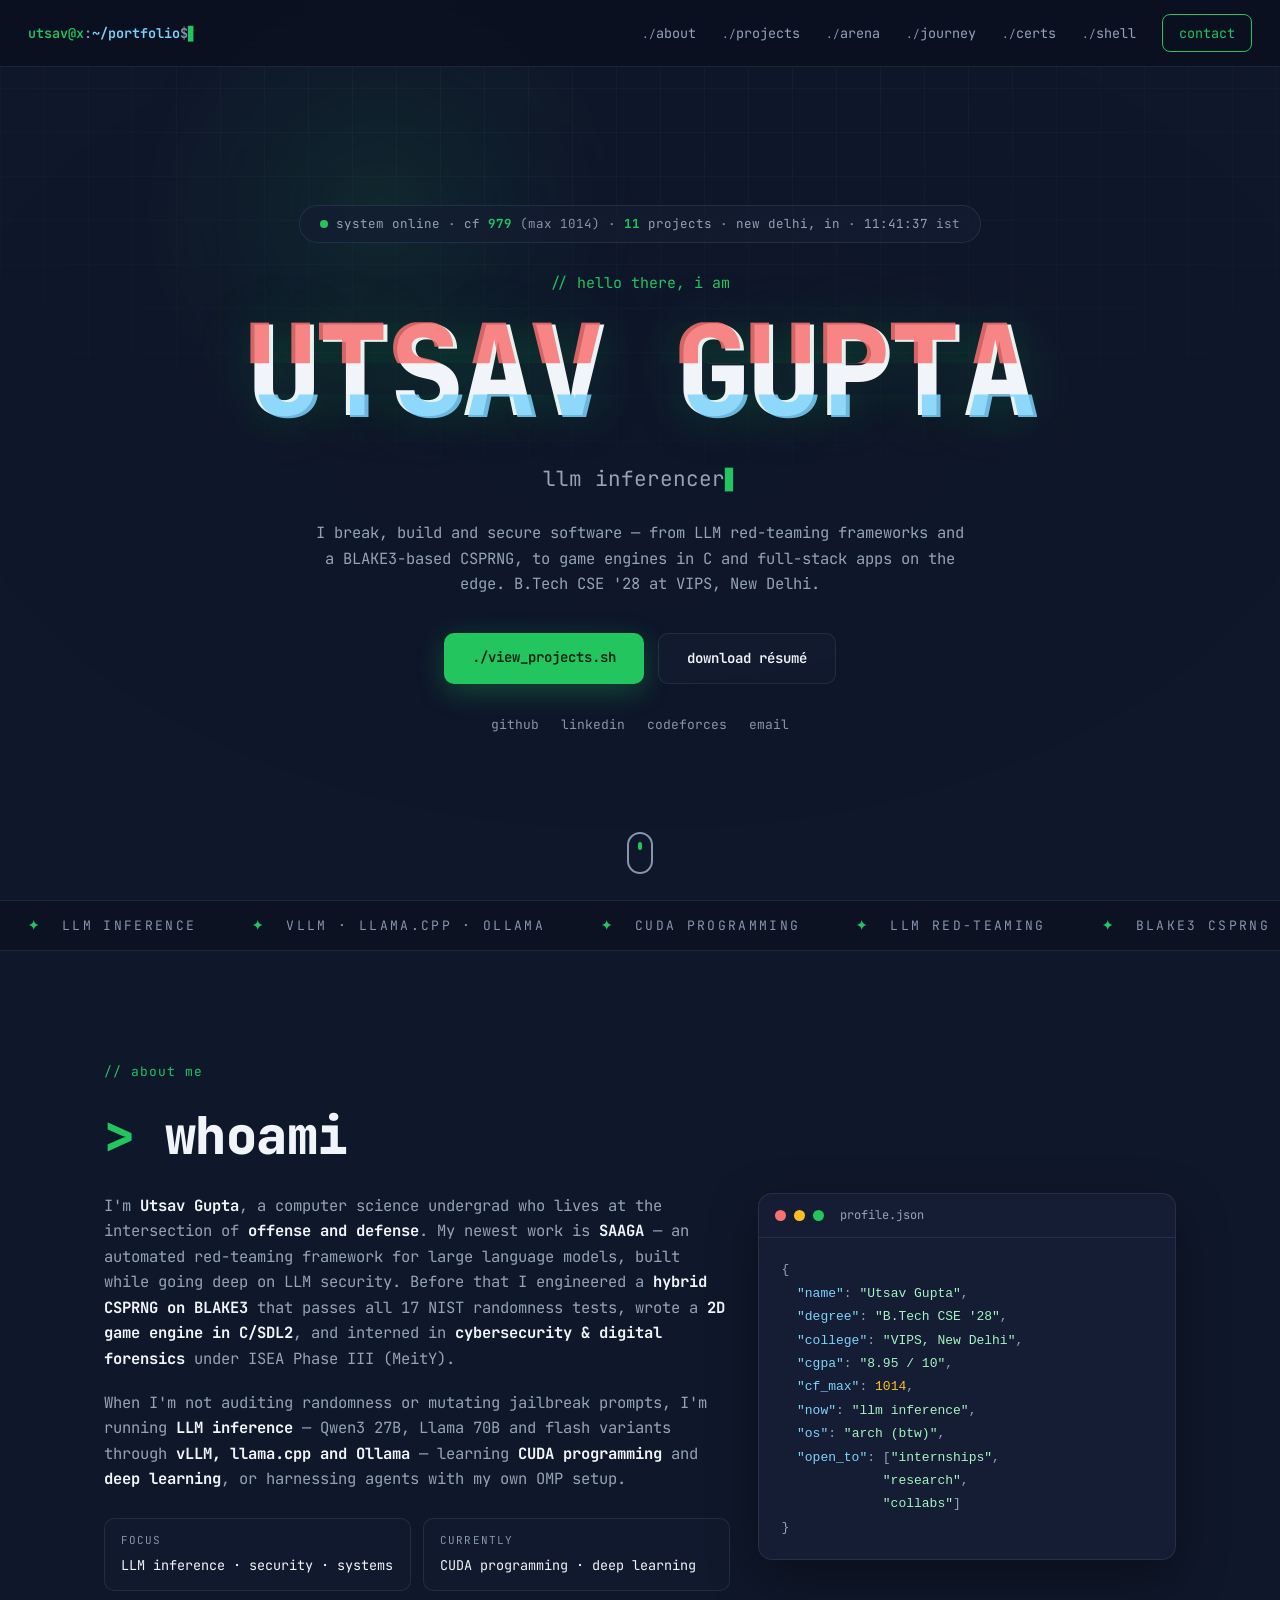
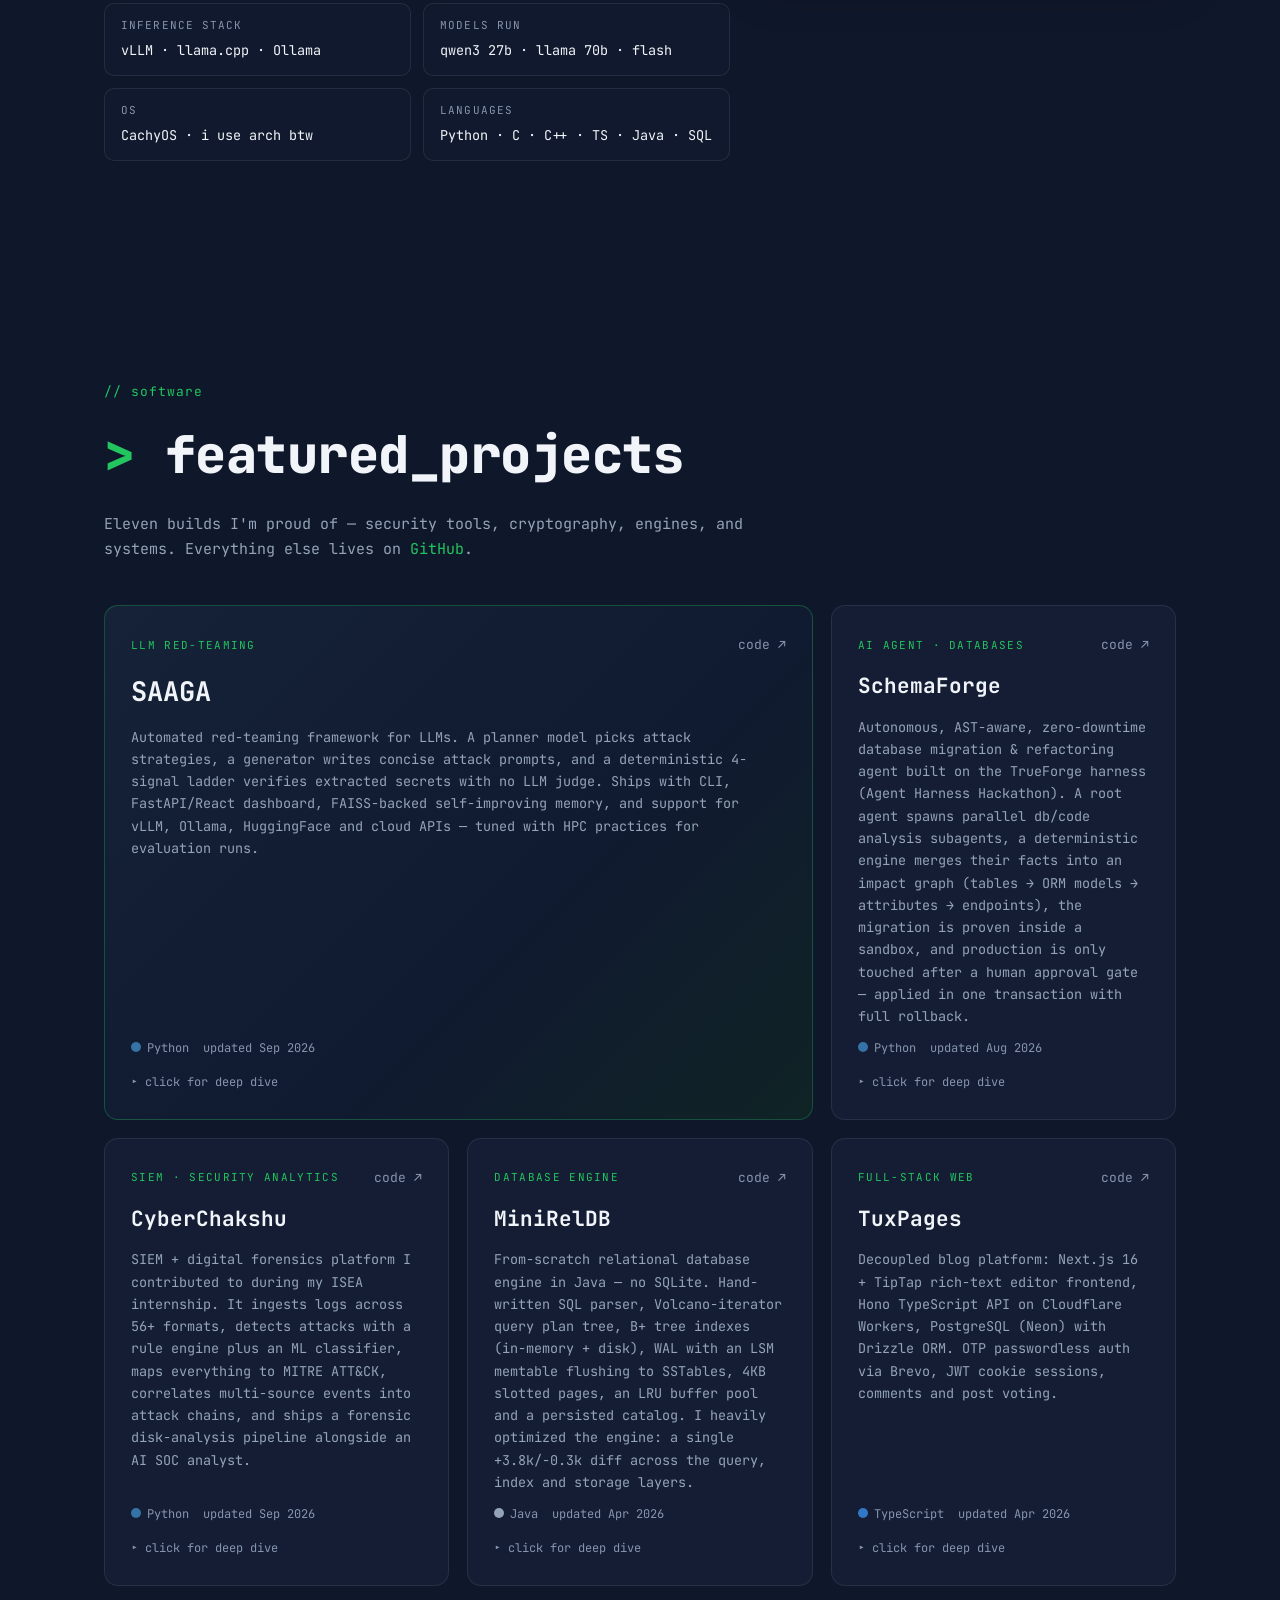
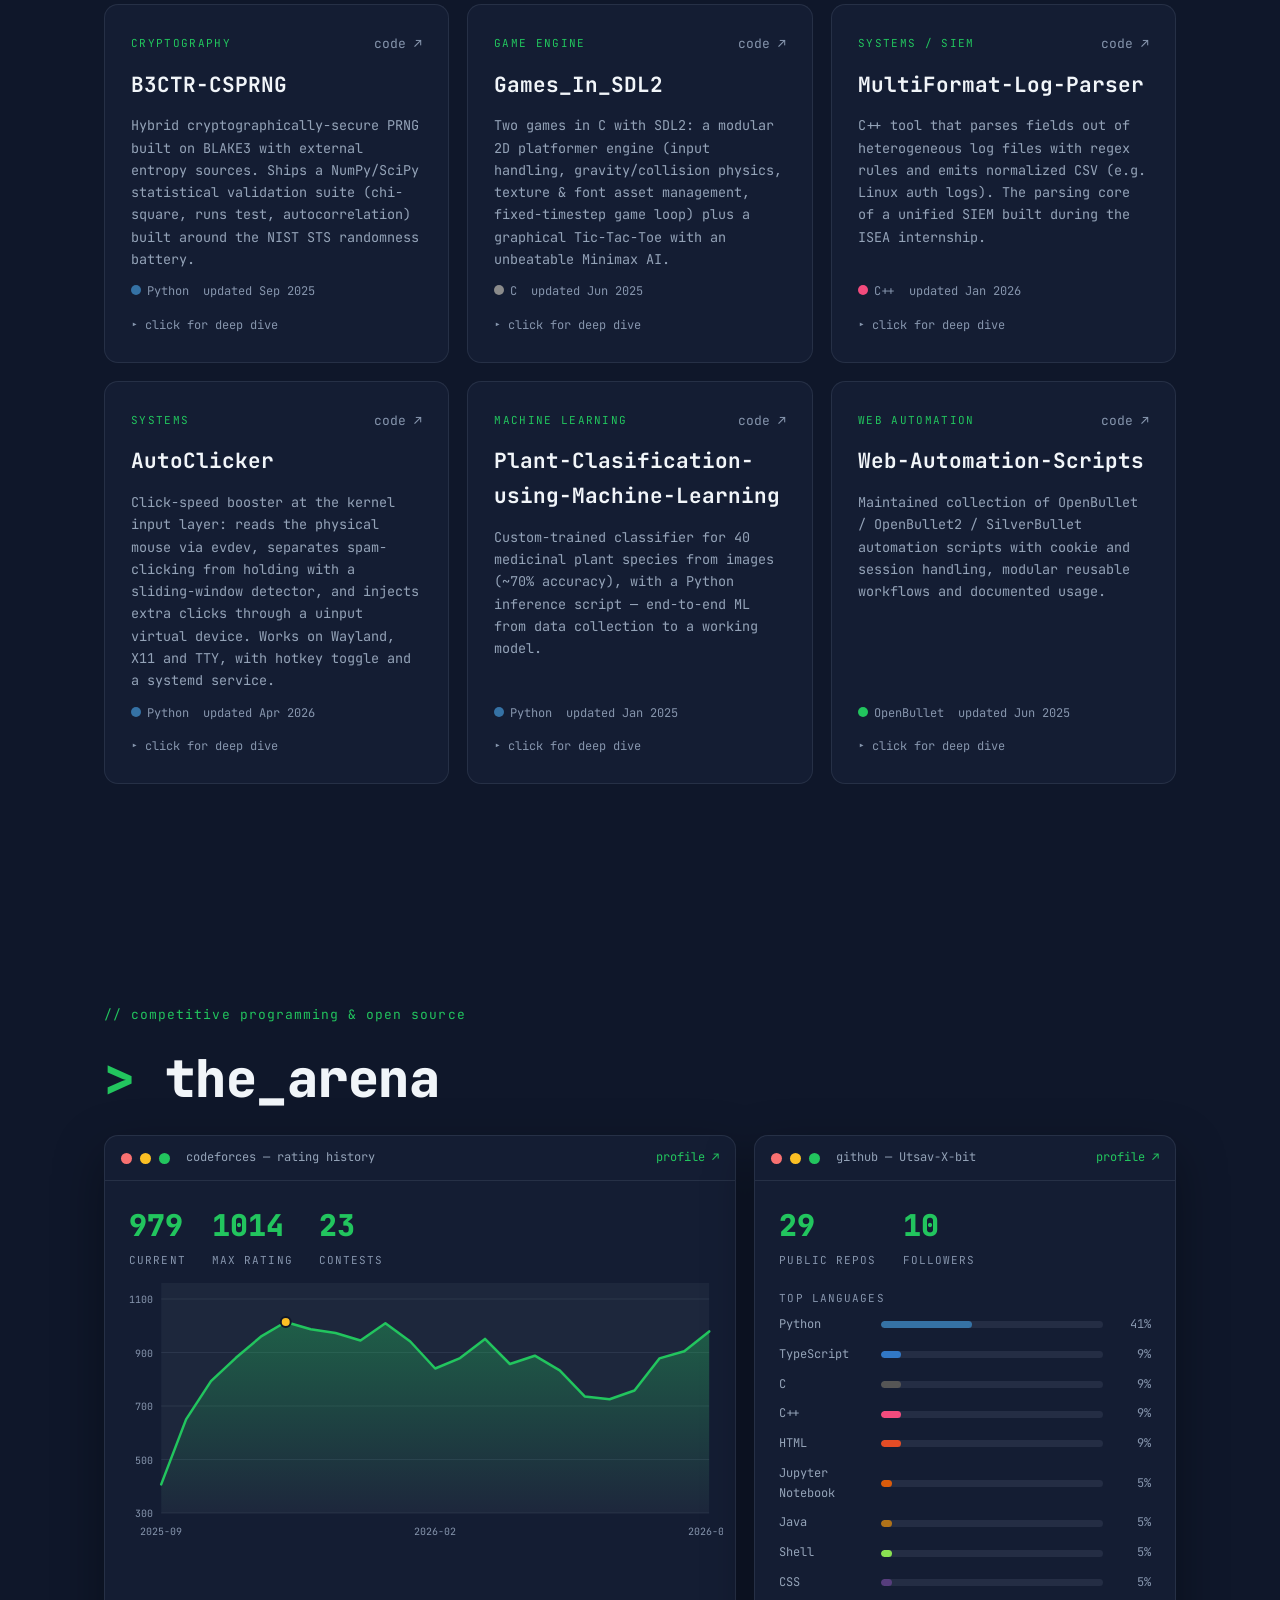
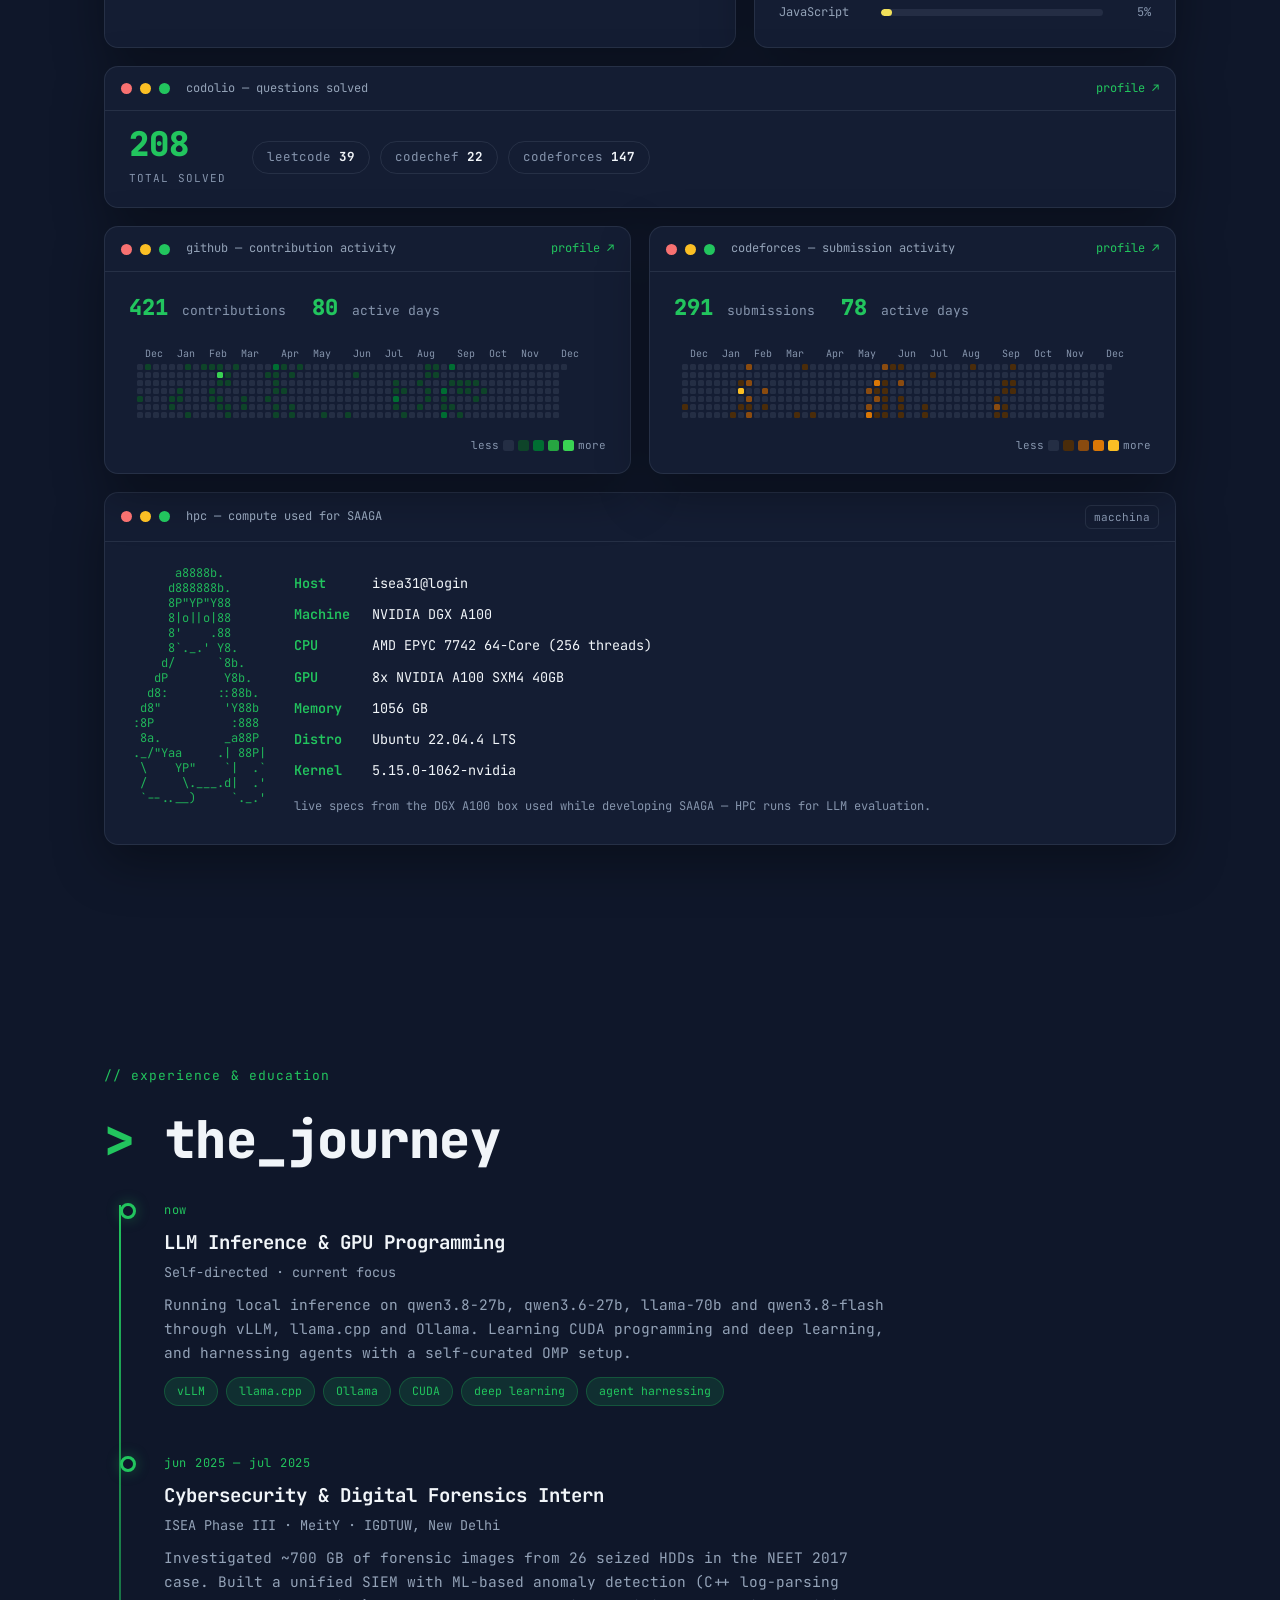
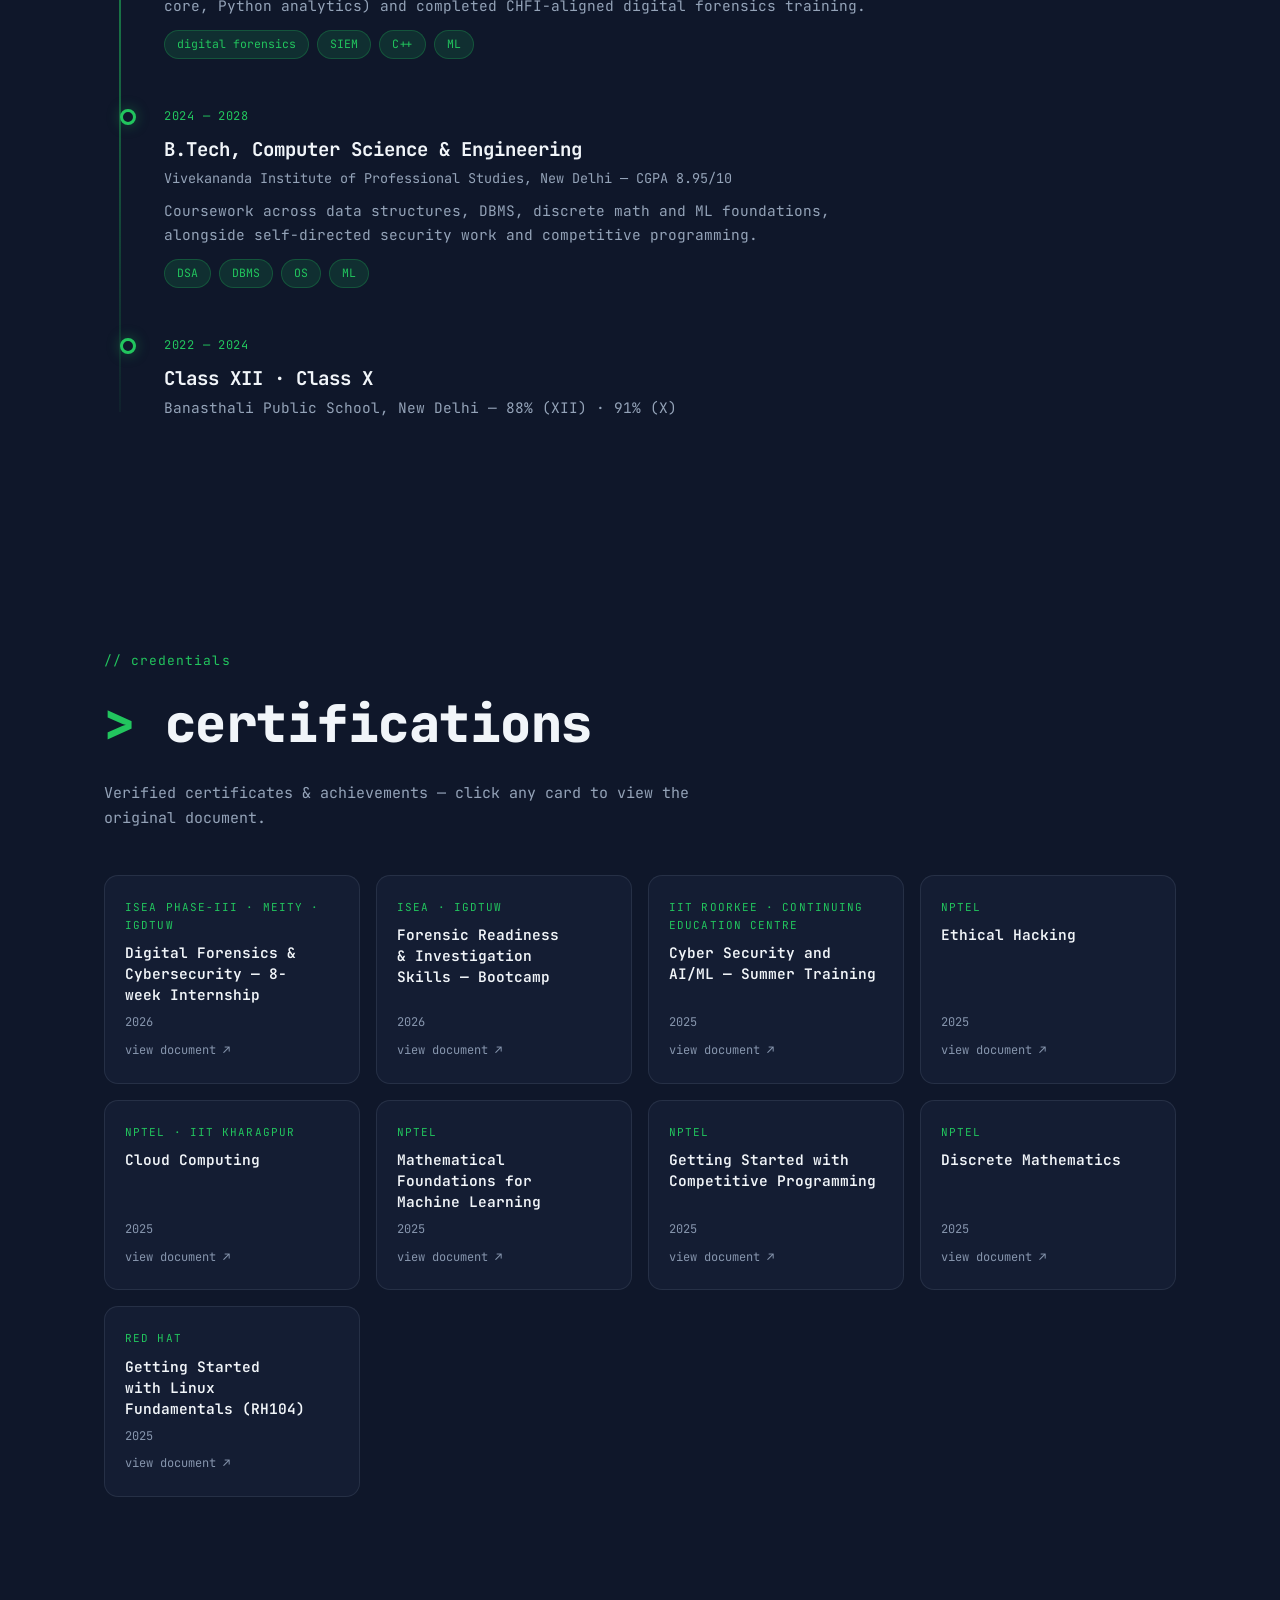
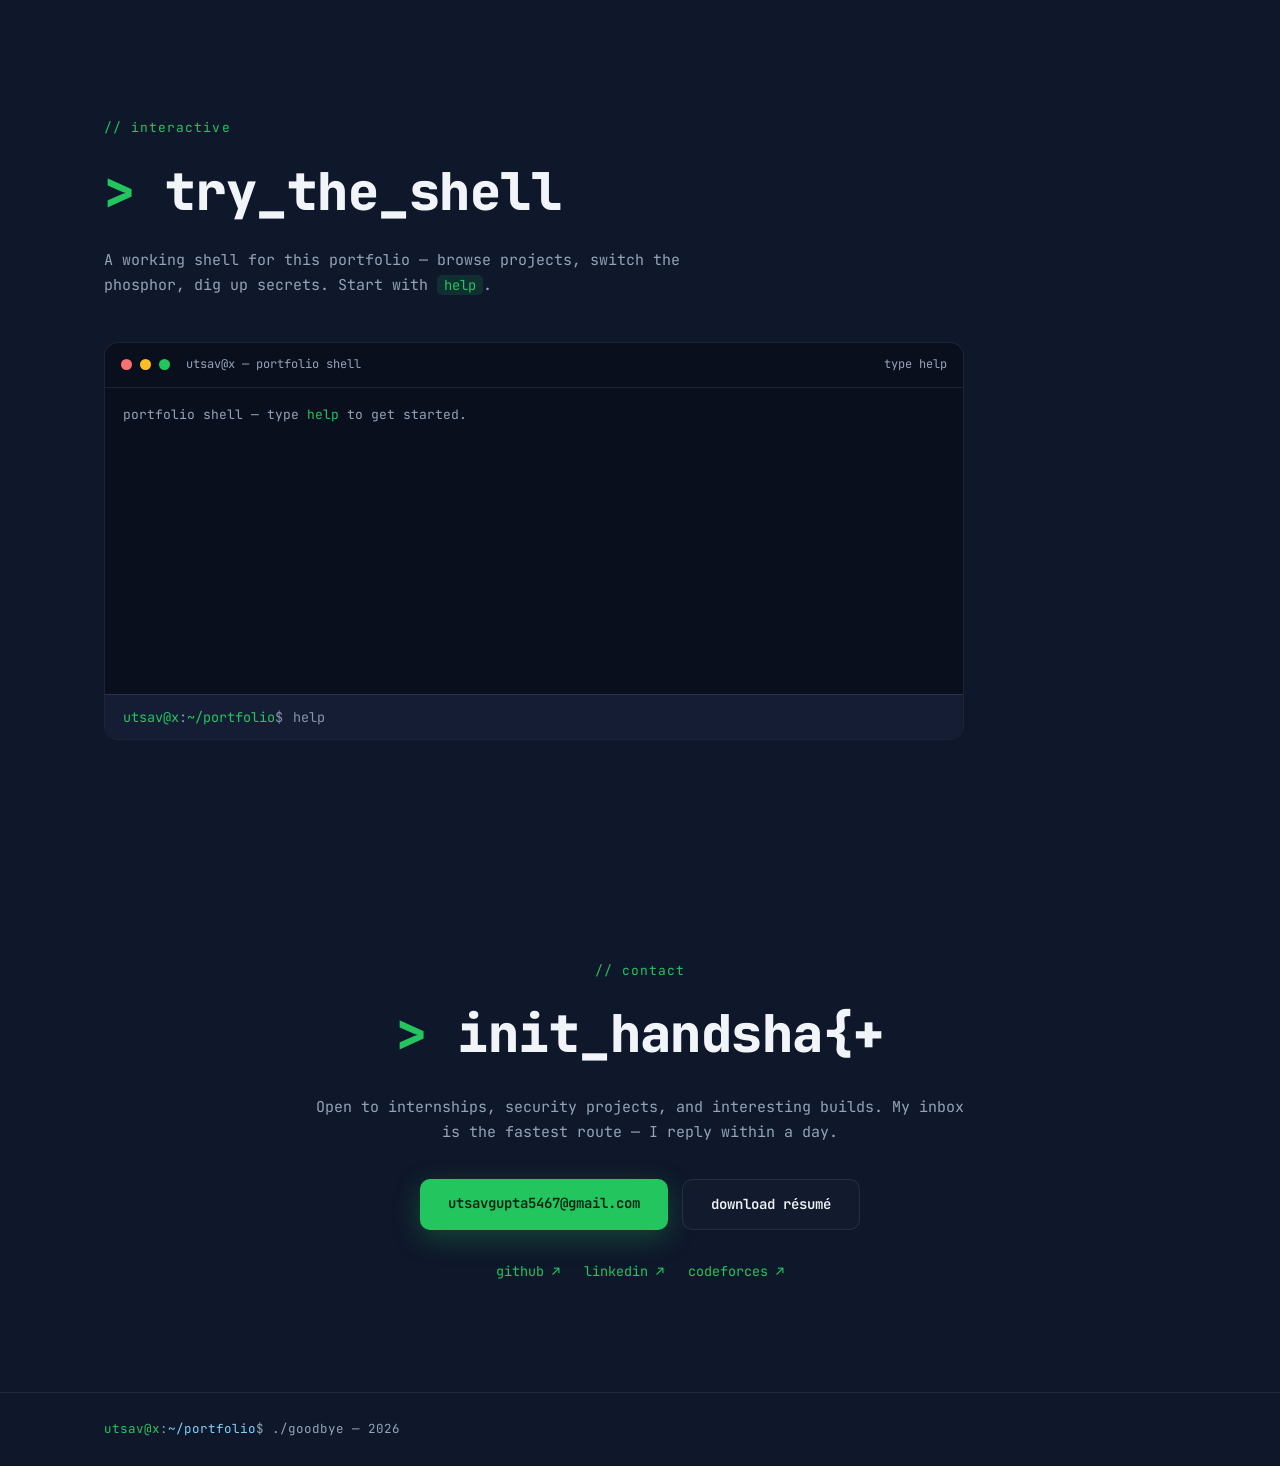
==== commit 9428d485: "Make arena stats live: Codeforces, GitHub, Codolio fetched on load" ====
--- a/index.html
+++ b/index.html
@@ -144,6 +144,13 @@
           </div>
           <p class="gh-lbl2">top languages</p>
           <div class="langbars" id="langbars"></div>
+        </div>
+        <div class="arena-card cod-card reveal">
+          <div class="card-term"><span class="dot r"></span><span class="dot y"></span><span class="dot g"></span><span class="card-title">codolio — questions solved</span><a class="card-link" href="https://codolio.com/profile/Utsav-X-bit" target="_blank" rel="noopener">profile ↗</a></div>
+          <div class="cod-body">
+            <div><span class="cod-total" id="cod-total">–</span><span class="cod-lbl">total solved</span></div>
+            <div class="cod-plats" id="cod-plats"></div>
+          </div>
         </div>
       </div>
       <div class="arena-grid arena-grid-2">
--- a/css/style.css
+++ b/css/style.css
@@ -384,6 +384,15 @@
 }
 .toast.on { opacity: 1; transform: translate(-50%, 0); }
 
+/* ── Codolio: questions solved (live) ── */
+.cod-card { grid-column: 1 / -1; }
+.cod-body { display: flex; align-items: center; gap: 26px; padding: 16px 24px 20px; flex-wrap: wrap; }
+.cod-total { font-size: 34px; font-weight: 800; color: var(--accent); line-height: 1; }
+.cod-lbl { display: block; margin-top: 5px; font-size: 11px; color: var(--dim); text-transform: uppercase; letter-spacing: .1em; }
+.cod-plats { display: flex; gap: 10px; flex-wrap: wrap; }
+.cod-plats span { border: 1px solid var(--border); border-radius: 999px; padding: 5px 14px; font-size: 12.5px; color: var(--dim); text-transform: lowercase; }
+.cod-plats b { color: var(--text); font-weight: 700; }
+
 /* ══════════ ACTIVITY HEATMAPS ══════════ */
 .arena-grid-2 { grid-template-columns: 1fr 1fr; margin-top: 18px; }
 .heat-stats { display: flex; gap: 26px; padding: 18px 24px 4px; font-size: 13px; color: var(--dim); }
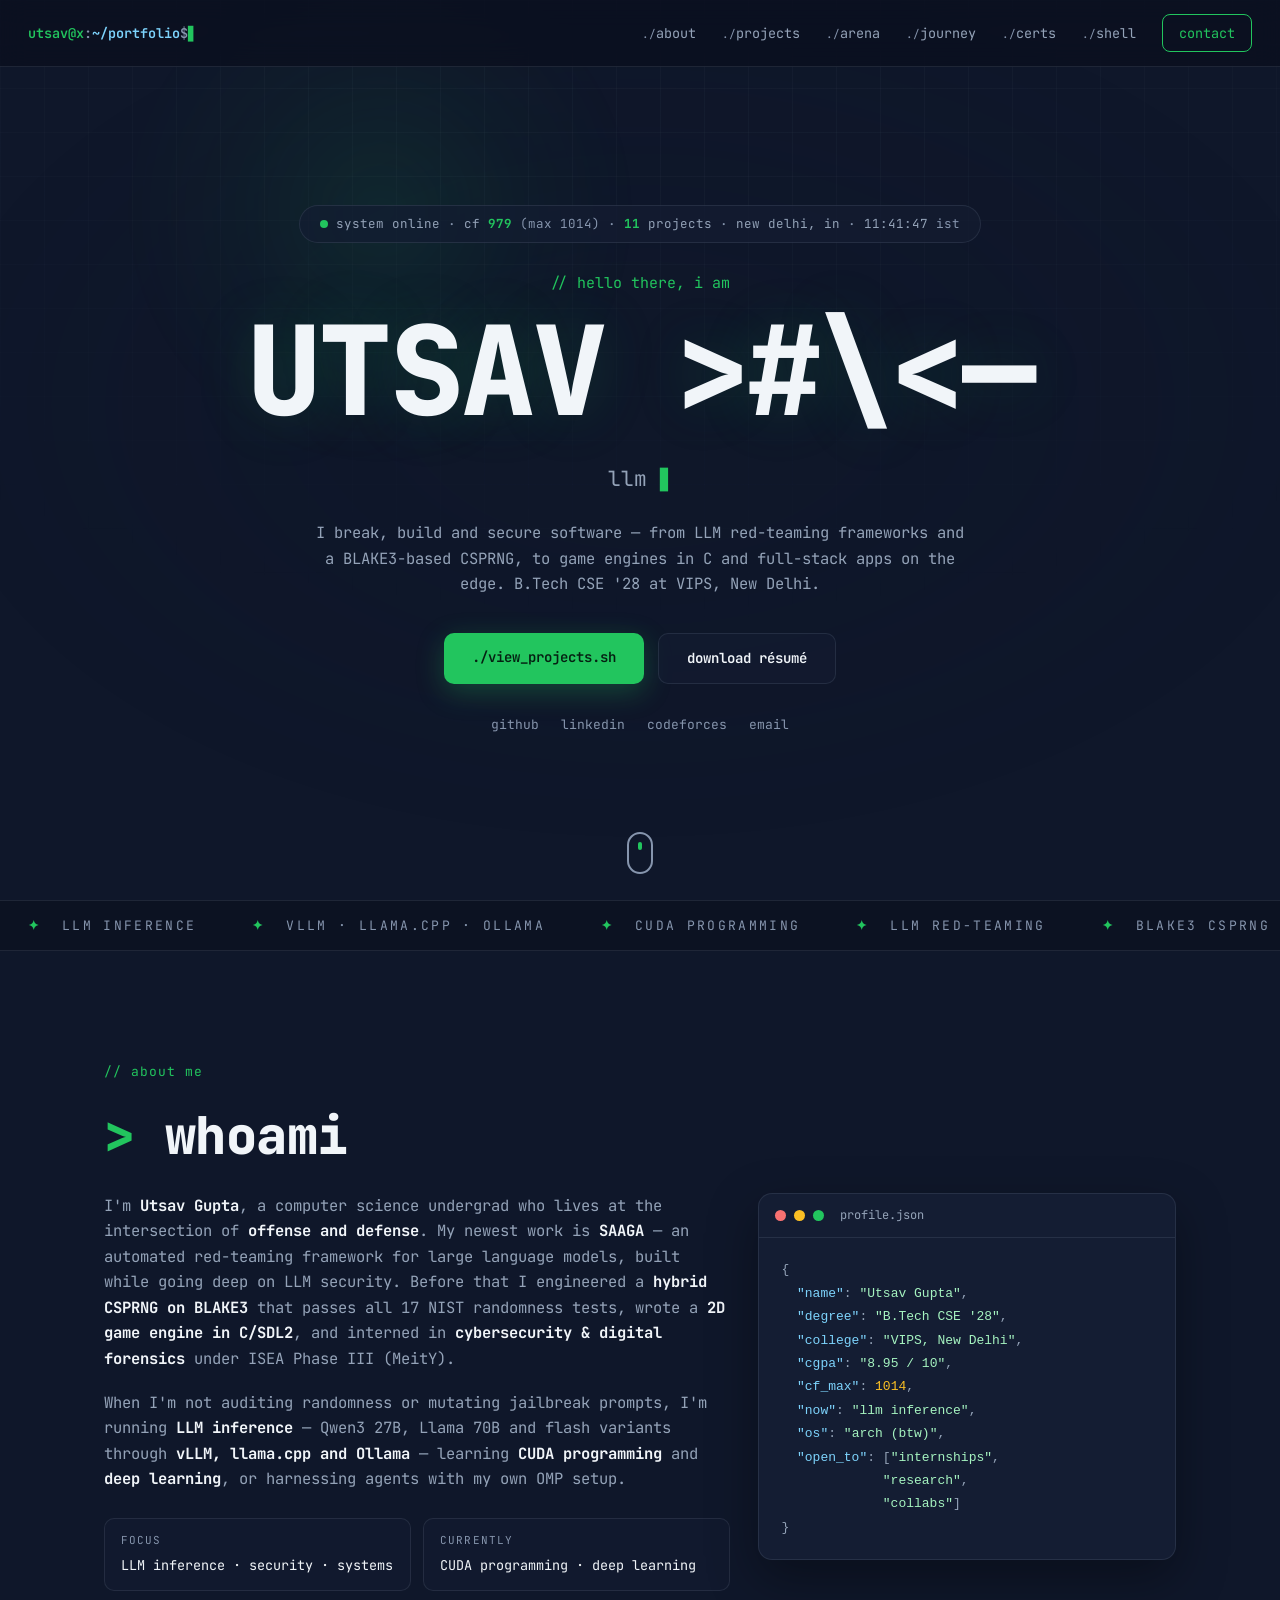
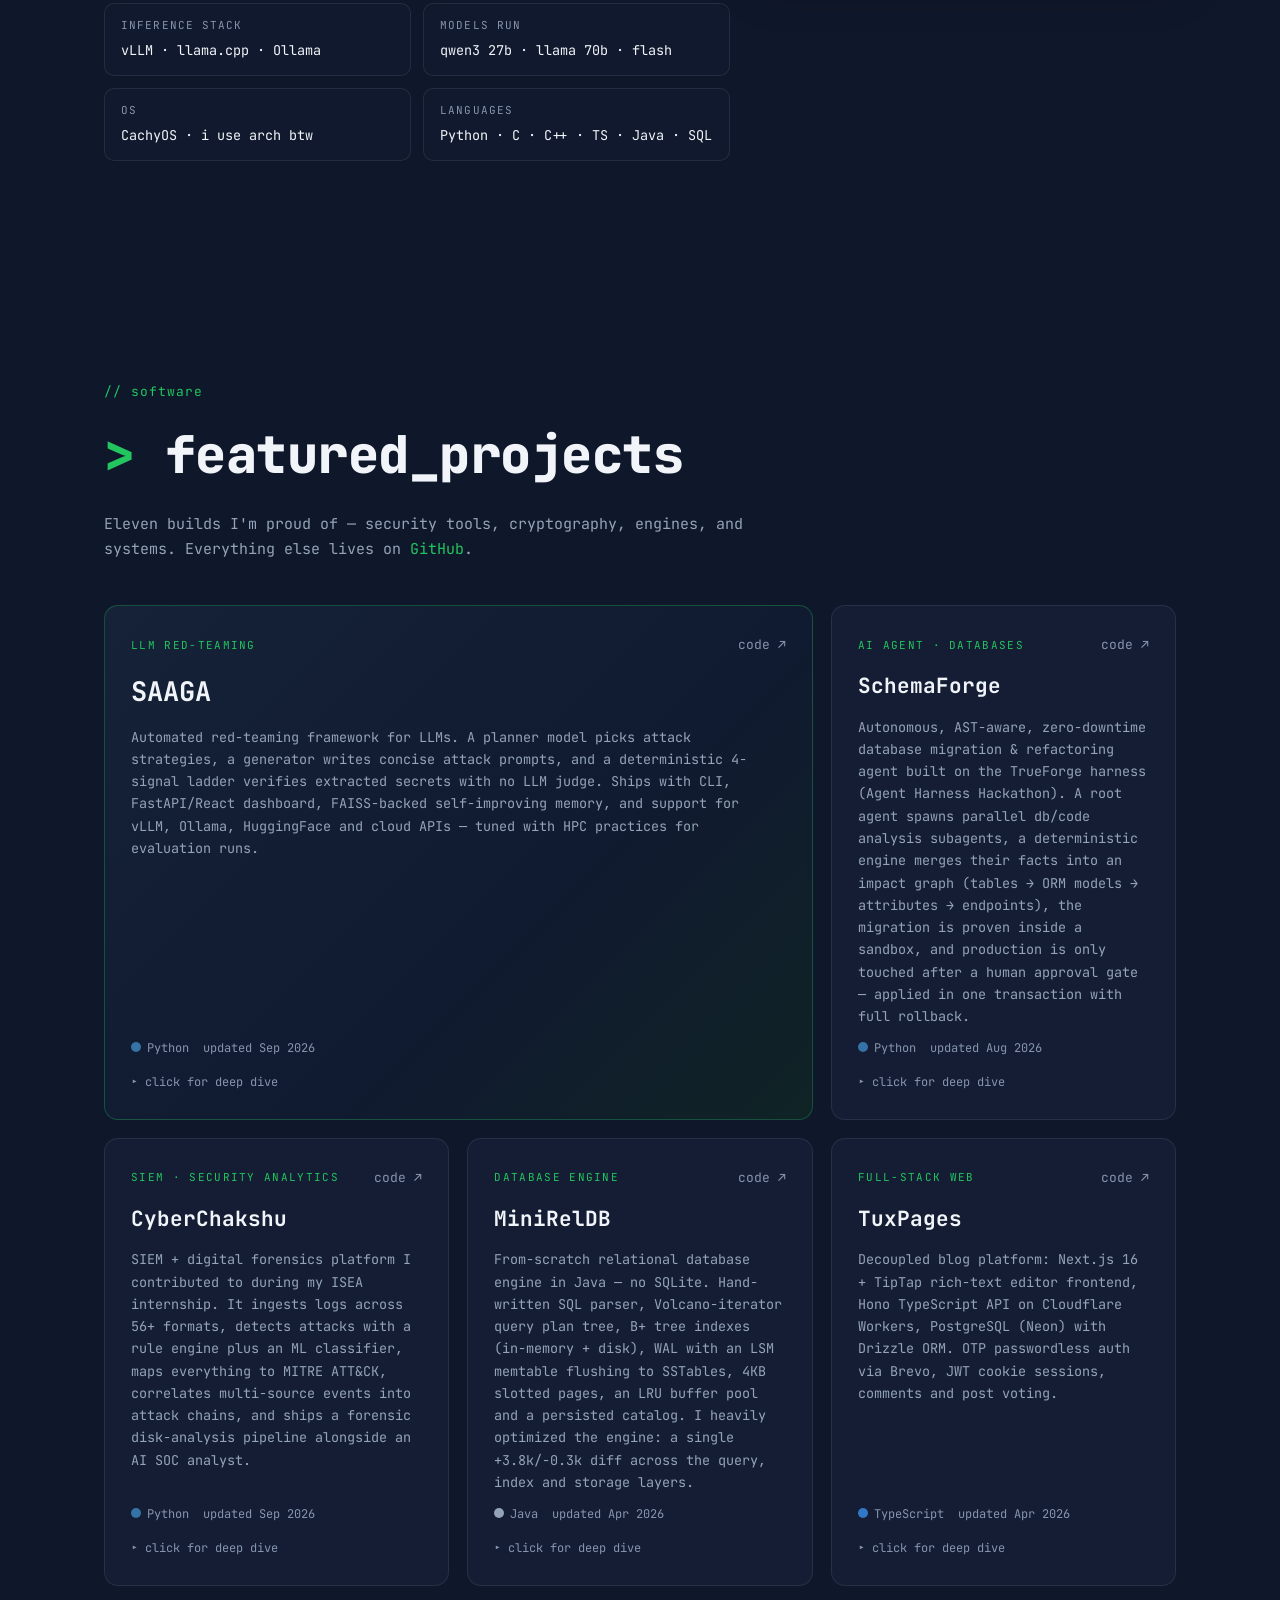
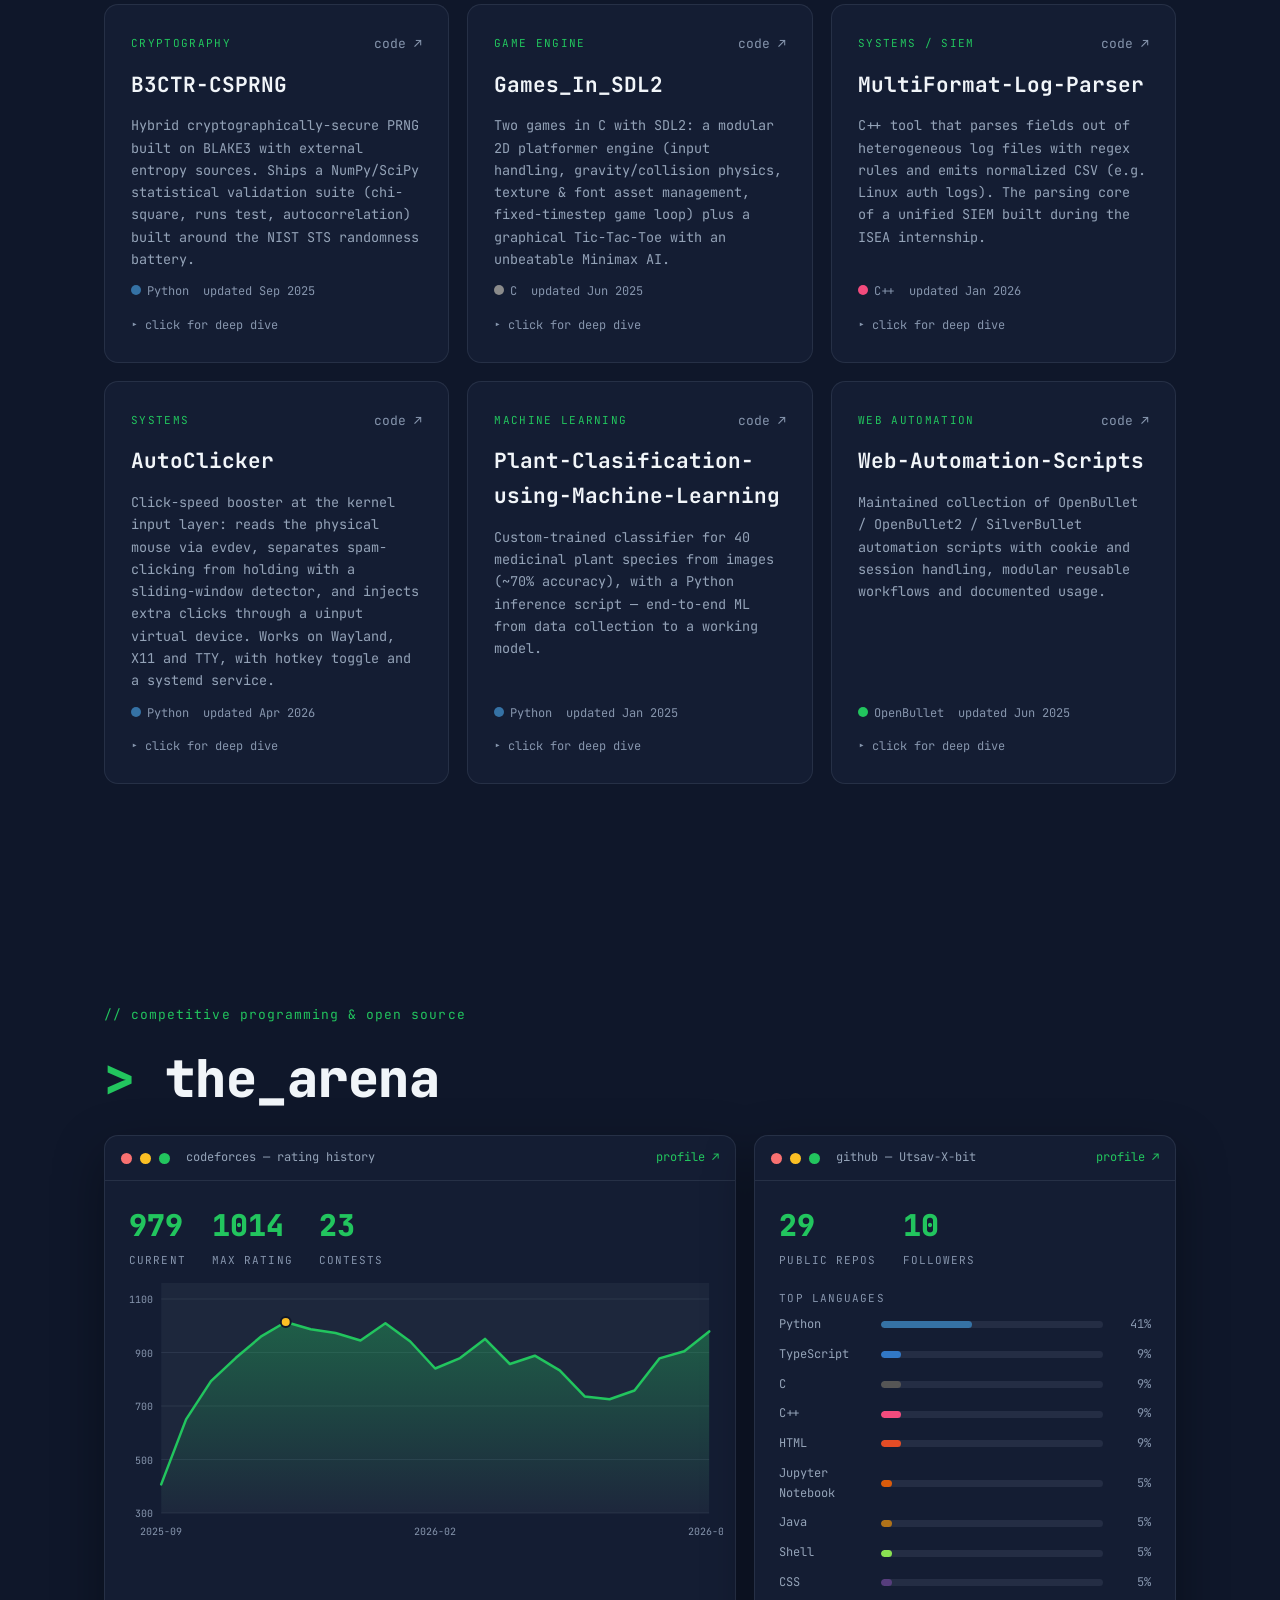
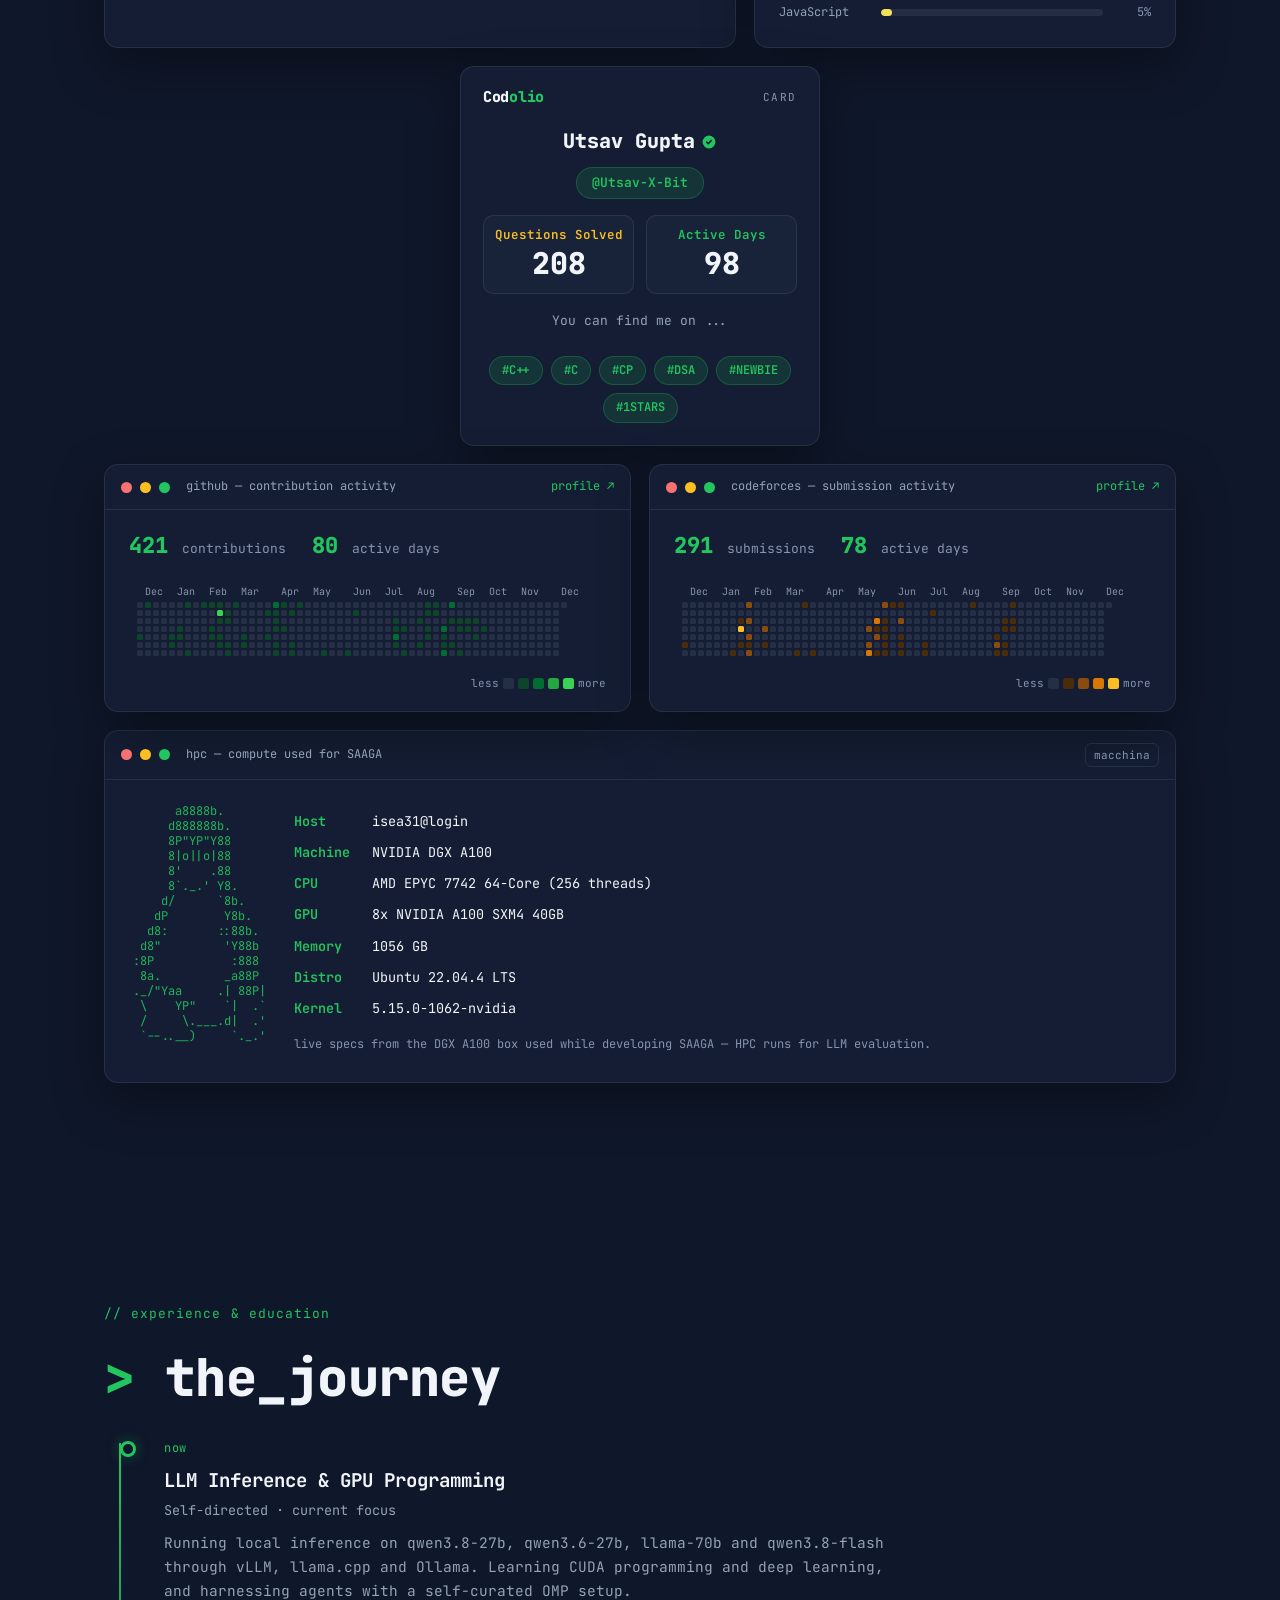
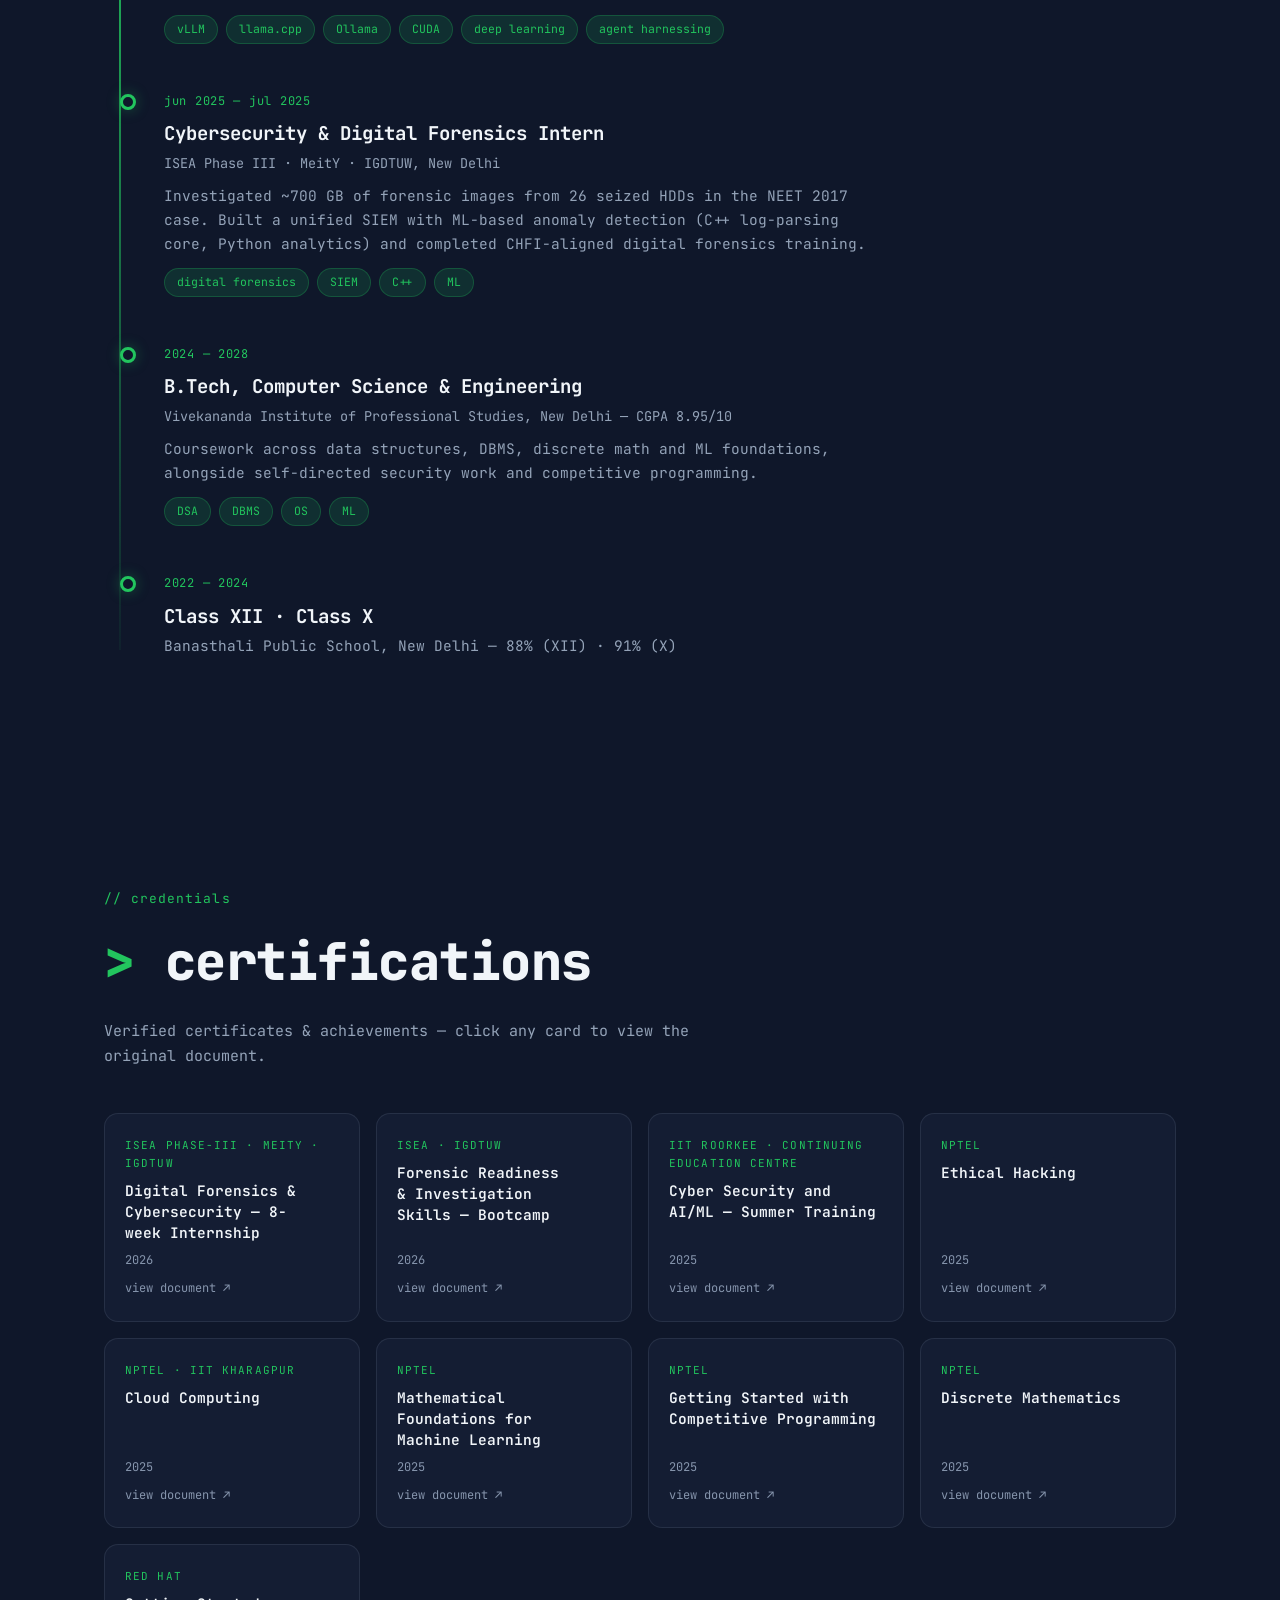
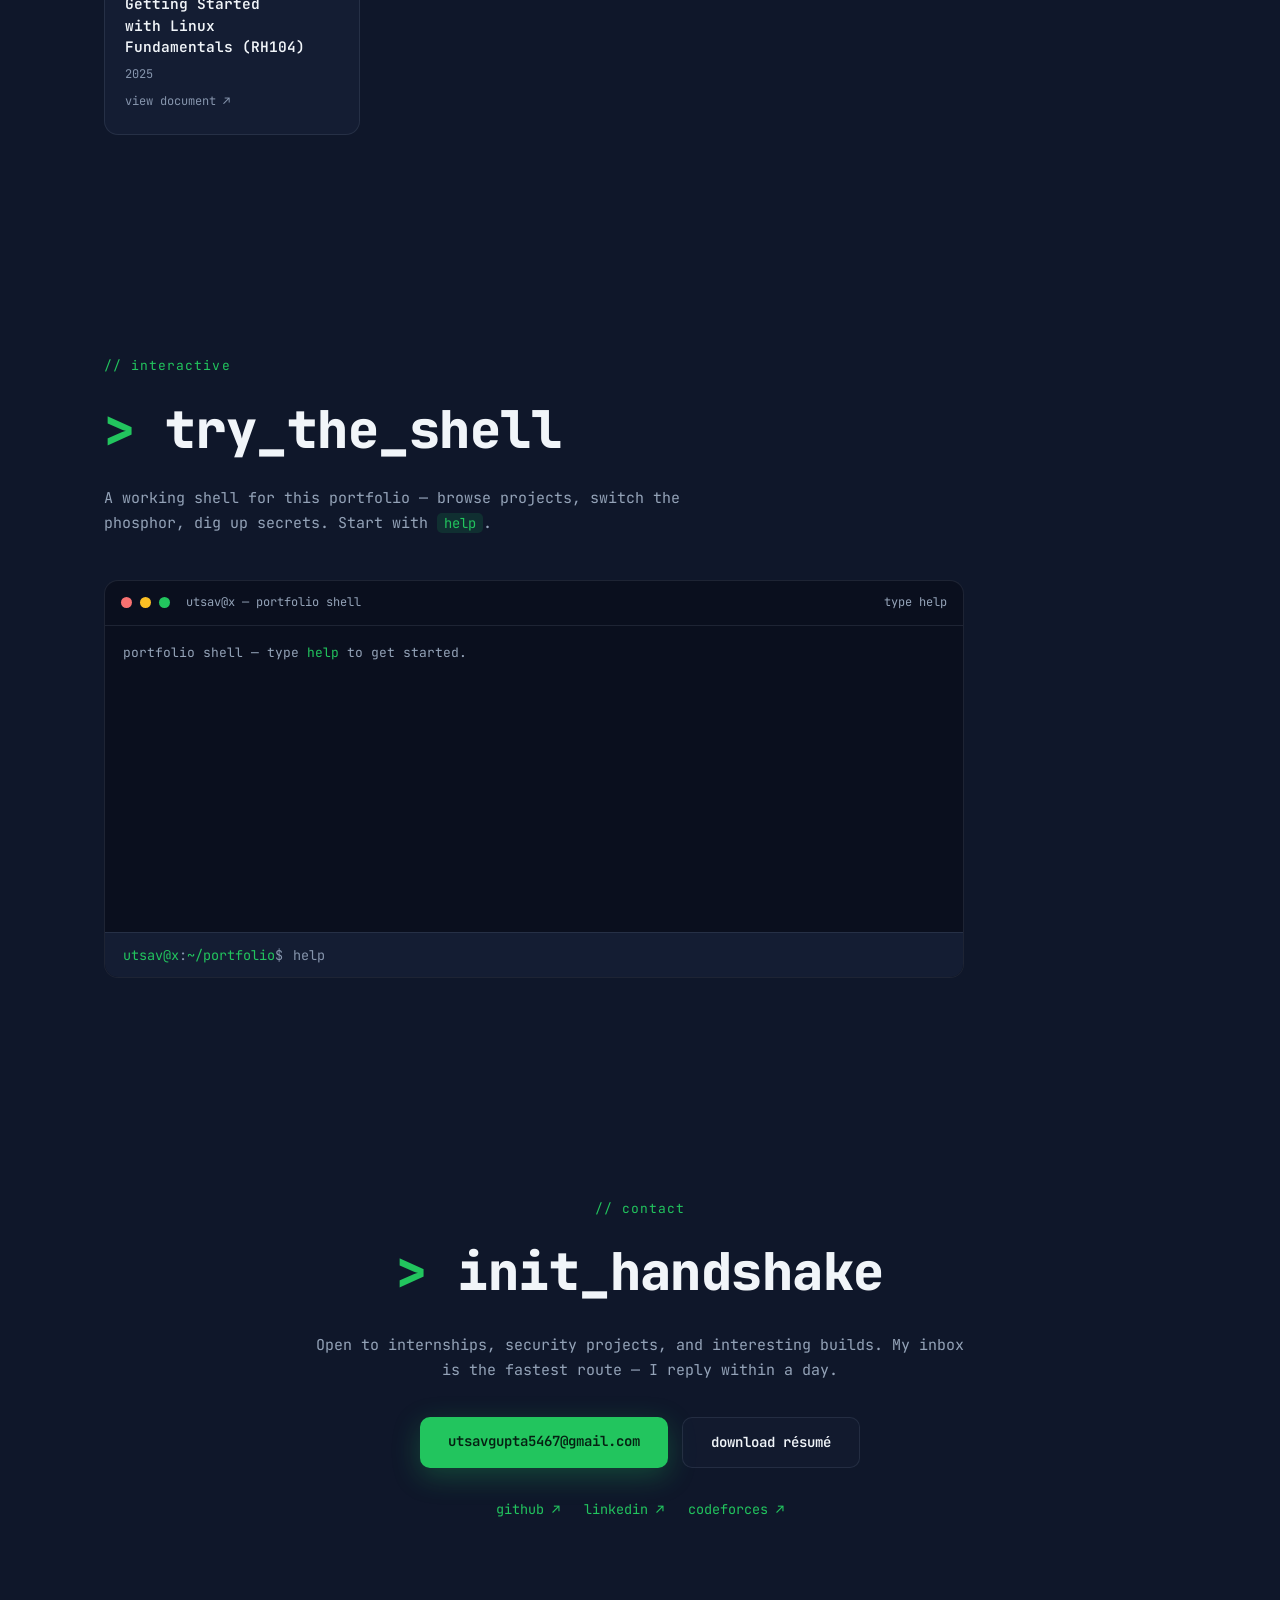
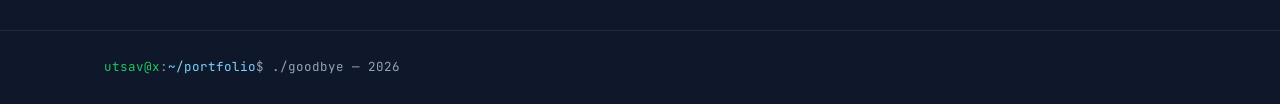
==== commit fb36f8e8: "Rebuild codolio card: codolio.com layout, site theme, live API data" ====
--- a/index.html
+++ b/index.html
@@ -145,12 +145,18 @@
           <p class="gh-lbl2">top languages</p>
           <div class="langbars" id="langbars"></div>
         </div>
-        <div class="arena-card cod-card reveal">
-          <div class="card-term"><span class="dot r"></span><span class="dot y"></span><span class="dot g"></span><span class="card-title">codolio — questions solved</span><a class="card-link" href="https://codolio.com/profile/Utsav-X-bit" target="_blank" rel="noopener">profile ↗</a></div>
-          <div class="cod-body">
-            <div><span class="cod-total" id="cod-total">–</span><span class="cod-lbl">total solved</span></div>
-            <div class="cod-plats" id="cod-plats"></div>
-          </div>
+        <div class="arena-card codcard reveal">
+          <div class="codcard-top"><a class="codcard-brand" href="https://codolio.com/profile/Utsav-X-bit/card" target="_blank" rel="noopener">Cod<span>olio</span></a><span class="codcard-kind">CARD</span></div>
+          <div class="codcard-avwrap" id="cod-av"></div>
+          <div class="codcard-name"><span id="cod-name">Utsav Gupta</span><svg class="codcard-check" viewBox="0 0 20 20" fill="currentColor" aria-label="verified"><path fill-rule="evenodd" d="M10 18a8 8 0 100-16 8 8 0 000 16zm3.7-9.3a1 1 0 00-1.4-1.4L9 10.6 7.7 9.3a1 1 0 00-1.4 1.4l2 2a1 1 0 001.4 0l4-4z" clip-rule="evenodd"/></svg></div>
+          <div class="codcard-handle" id="cod-handle">@Utsav-X-Bit</div>
+          <div class="codcard-stats">
+            <div class="codcard-stat sq"><span class="cs-lbl">Questions Solved</span><span class="cs-num" id="cod-total">–</span></div>
+            <div class="codcard-stat sa"><span class="cs-lbl">Active Days</span><span class="cs-num" id="cod-days">–</span></div>
+          </div>
+          <div class="codcard-find">You can find me on ...</div>
+          <div class="codcard-icons" id="cod-icons"></div>
+          <div class="codcard-chips" id="cod-chips"></div>
         </div>
       </div>
       <div class="arena-grid arena-grid-2">
--- a/css/style.css
+++ b/css/style.css
@@ -384,14 +384,29 @@
 }
 .toast.on { opacity: 1; transform: translate(-50%, 0); }
 
-/* ── Codolio: questions solved (live) ── */
-.cod-card { grid-column: 1 / -1; }
-.cod-body { display: flex; align-items: center; gap: 26px; padding: 16px 24px 20px; flex-wrap: wrap; }
-.cod-total { font-size: 34px; font-weight: 800; color: var(--accent); line-height: 1; }
-.cod-lbl { display: block; margin-top: 5px; font-size: 11px; color: var(--dim); text-transform: uppercase; letter-spacing: .1em; }
-.cod-plats { display: flex; gap: 10px; flex-wrap: wrap; }
-.cod-plats span { border: 1px solid var(--border); border-radius: 999px; padding: 5px 14px; font-size: 12.5px; color: var(--dim); text-transform: lowercase; }
-.cod-plats b { color: var(--text); font-weight: 700; }
+/* ── Codolio profile card: codolio.com's card layout, themed to this site, live via their API ── */
+.codcard { grid-column: 1 / -1; width: 100%; max-width: 360px; margin: 0 auto; padding: 18px 22px 22px; text-align: center; }
+.codcard-top { display: flex; justify-content: space-between; align-items: center; margin-bottom: 16px; }
+.codcard-brand { font-size: 15px; font-weight: 800; letter-spacing: -.02em; color: var(--text); text-decoration: none; }
+.codcard-brand:hover { opacity: .75; }
+.codcard-brand span { color: var(--accent); }
+.codcard-kind { font-size: 11px; letter-spacing: .14em; color: var(--dim); }
+.codcard-avwrap:empty { display: none; }
+.codcard-av { display: block; width: 108px; height: 108px; margin: 0 auto; border-radius: 50%; border: 4px solid var(--accent); object-fit: cover; background: var(--panel-2); }
+.codcard-name { display: flex; align-items: center; justify-content: center; gap: 6px; margin-top: 14px; font-size: 20px; font-weight: 800; color: var(--text); }
+.codcard-check { width: 16px; height: 16px; color: var(--accent); flex: none; }
+.codcard-handle { display: inline-block; margin-top: 9px; background: var(--accent-dim); color: var(--accent); border: 1px solid rgba(34, 197, 94, .25); border-radius: 999px; padding: 4px 15px; font-size: 13px; font-weight: 600; }
+.codcard-stats { display: grid; grid-template-columns: 1fr 1fr; gap: 12px; margin-top: 16px; }
+.codcard-stat { border: 1px solid var(--border); border-radius: 10px; background: var(--panel-2); padding: 9px 8px 11px; }
+.cs-lbl { display: block; margin-bottom: 3px; font-size: 12.5px; font-weight: 600; }
+.sq .cs-lbl { color: #fbbf24; }
+.sa .cs-lbl { color: var(--accent); }
+.cs-num { font-size: 30px; font-weight: 800; line-height: 1; color: var(--text); }
+.codcard-find { margin-top: 16px; font-size: 13px; color: var(--muted); }
+.codcard-icons { display: flex; justify-content: center; gap: 10px; margin-top: 10px; }
+.codcard-icons img { width: 34px; height: 34px; padding: 5px; box-sizing: border-box; background: #fff; border-radius: 50%; object-fit: contain; }
+.codcard-chips { display: flex; flex-wrap: wrap; justify-content: center; gap: 8px; margin-top: 14px; }
+.codcard-chips span { background: var(--accent-dim); color: var(--accent); border: 1px solid rgba(34, 197, 94, .25); border-radius: 999px; padding: 4px 12px; font-size: 12px; font-weight: 600; }
 
 /* ══════════ ACTIVITY HEATMAPS ══════════ */
 .arena-grid-2 { grid-template-columns: 1fr 1fr; margin-top: 18px; }
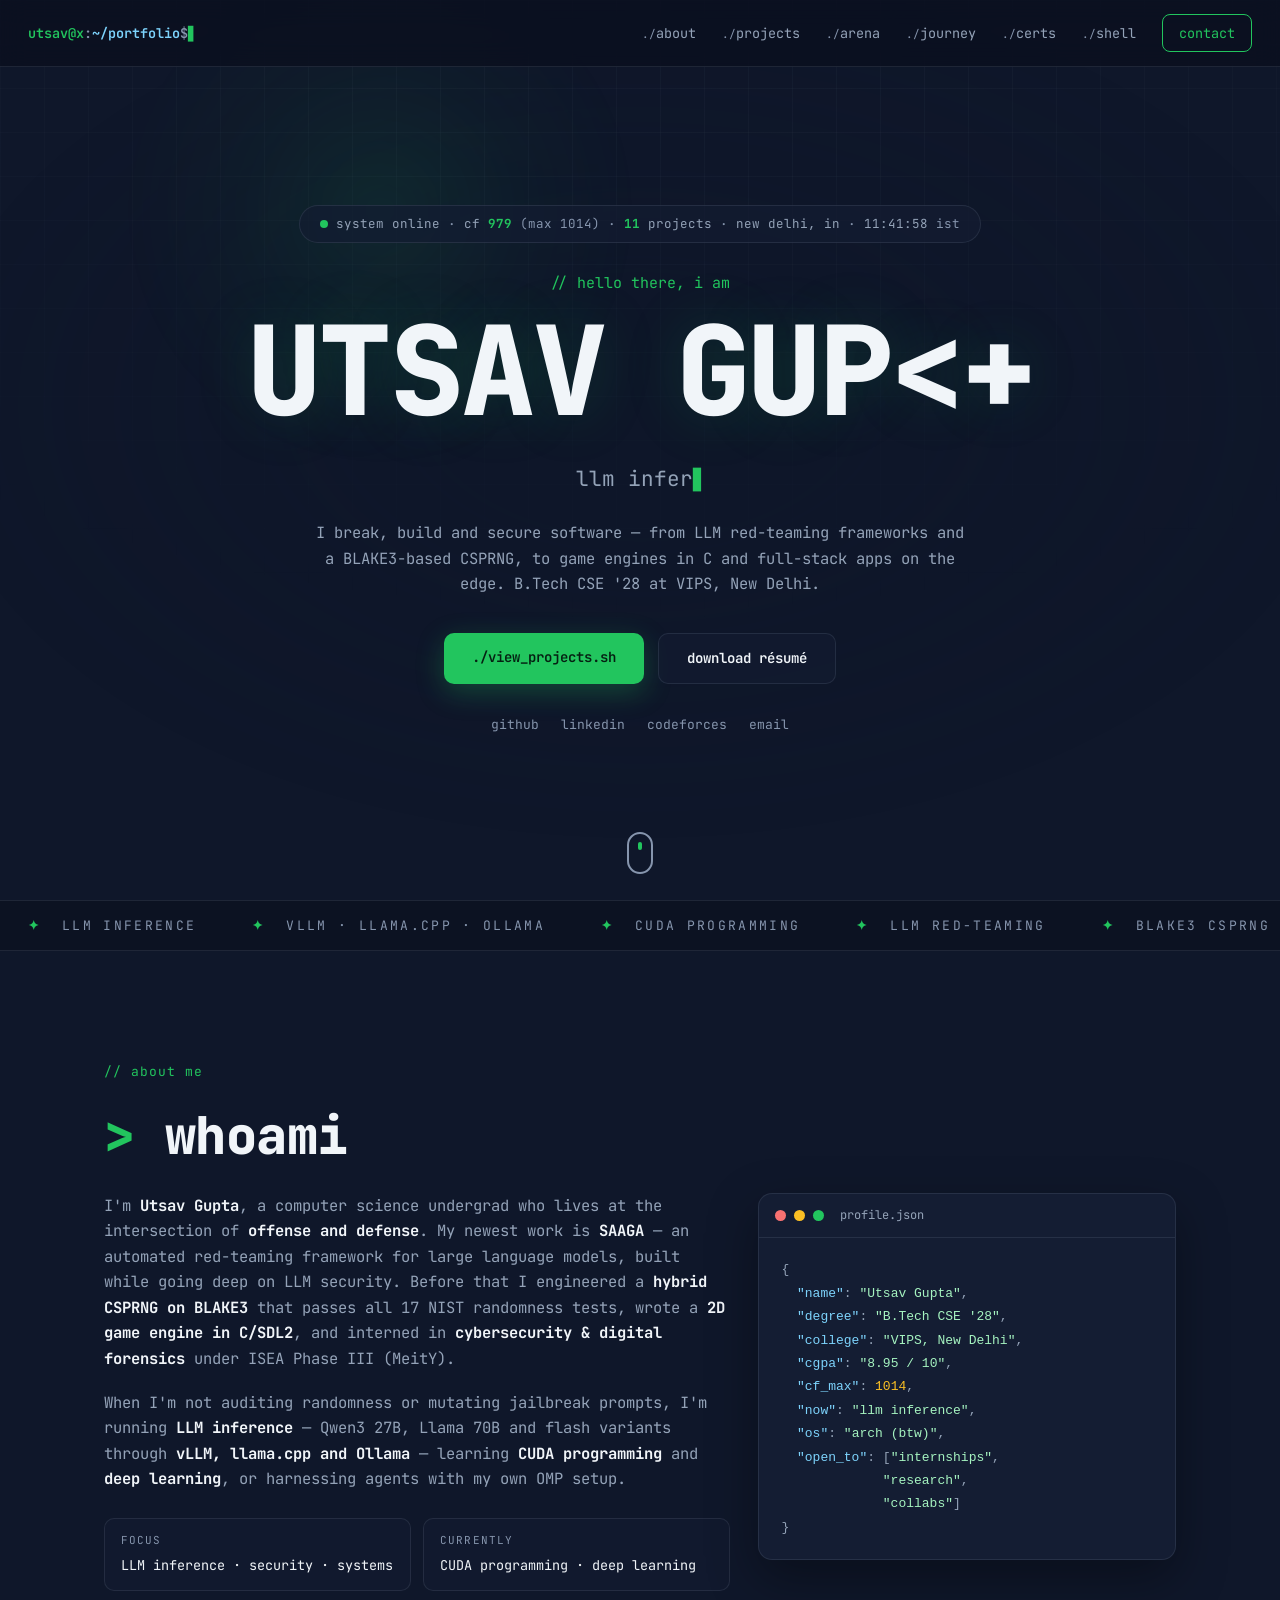
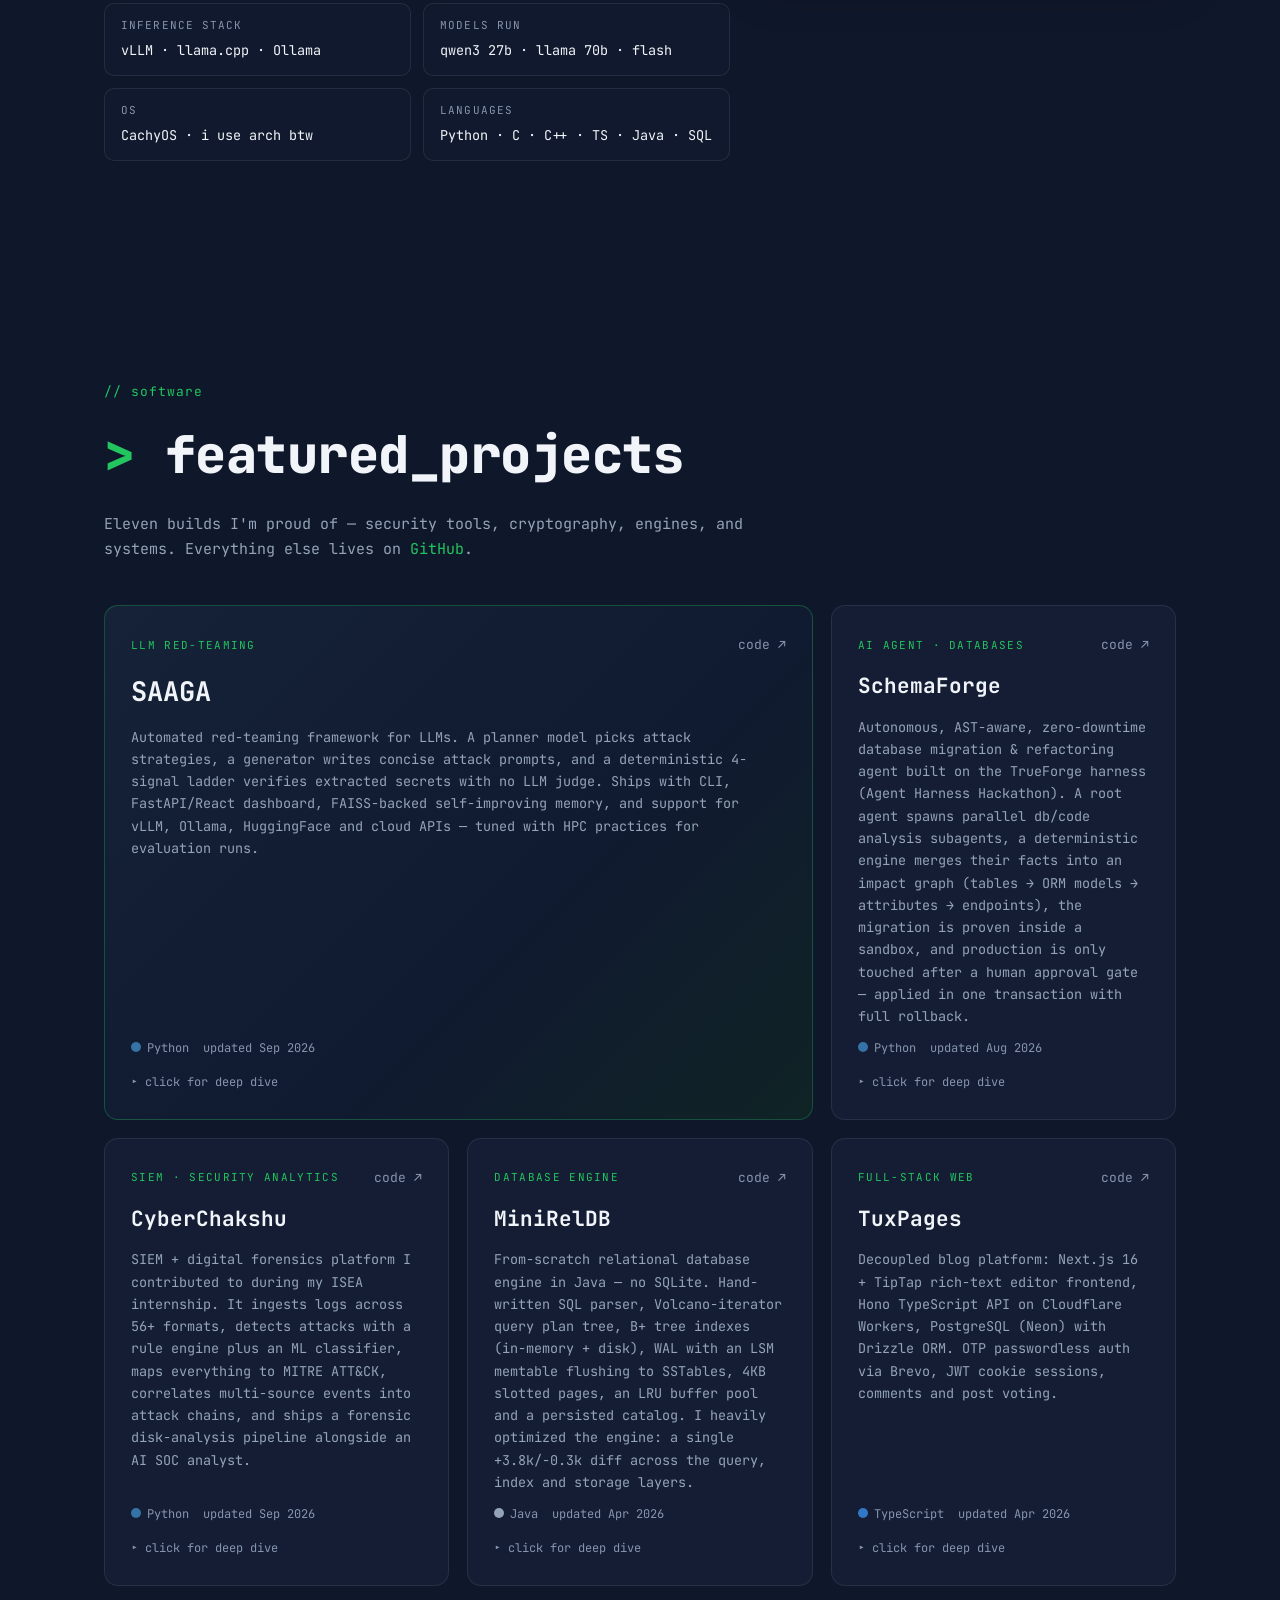
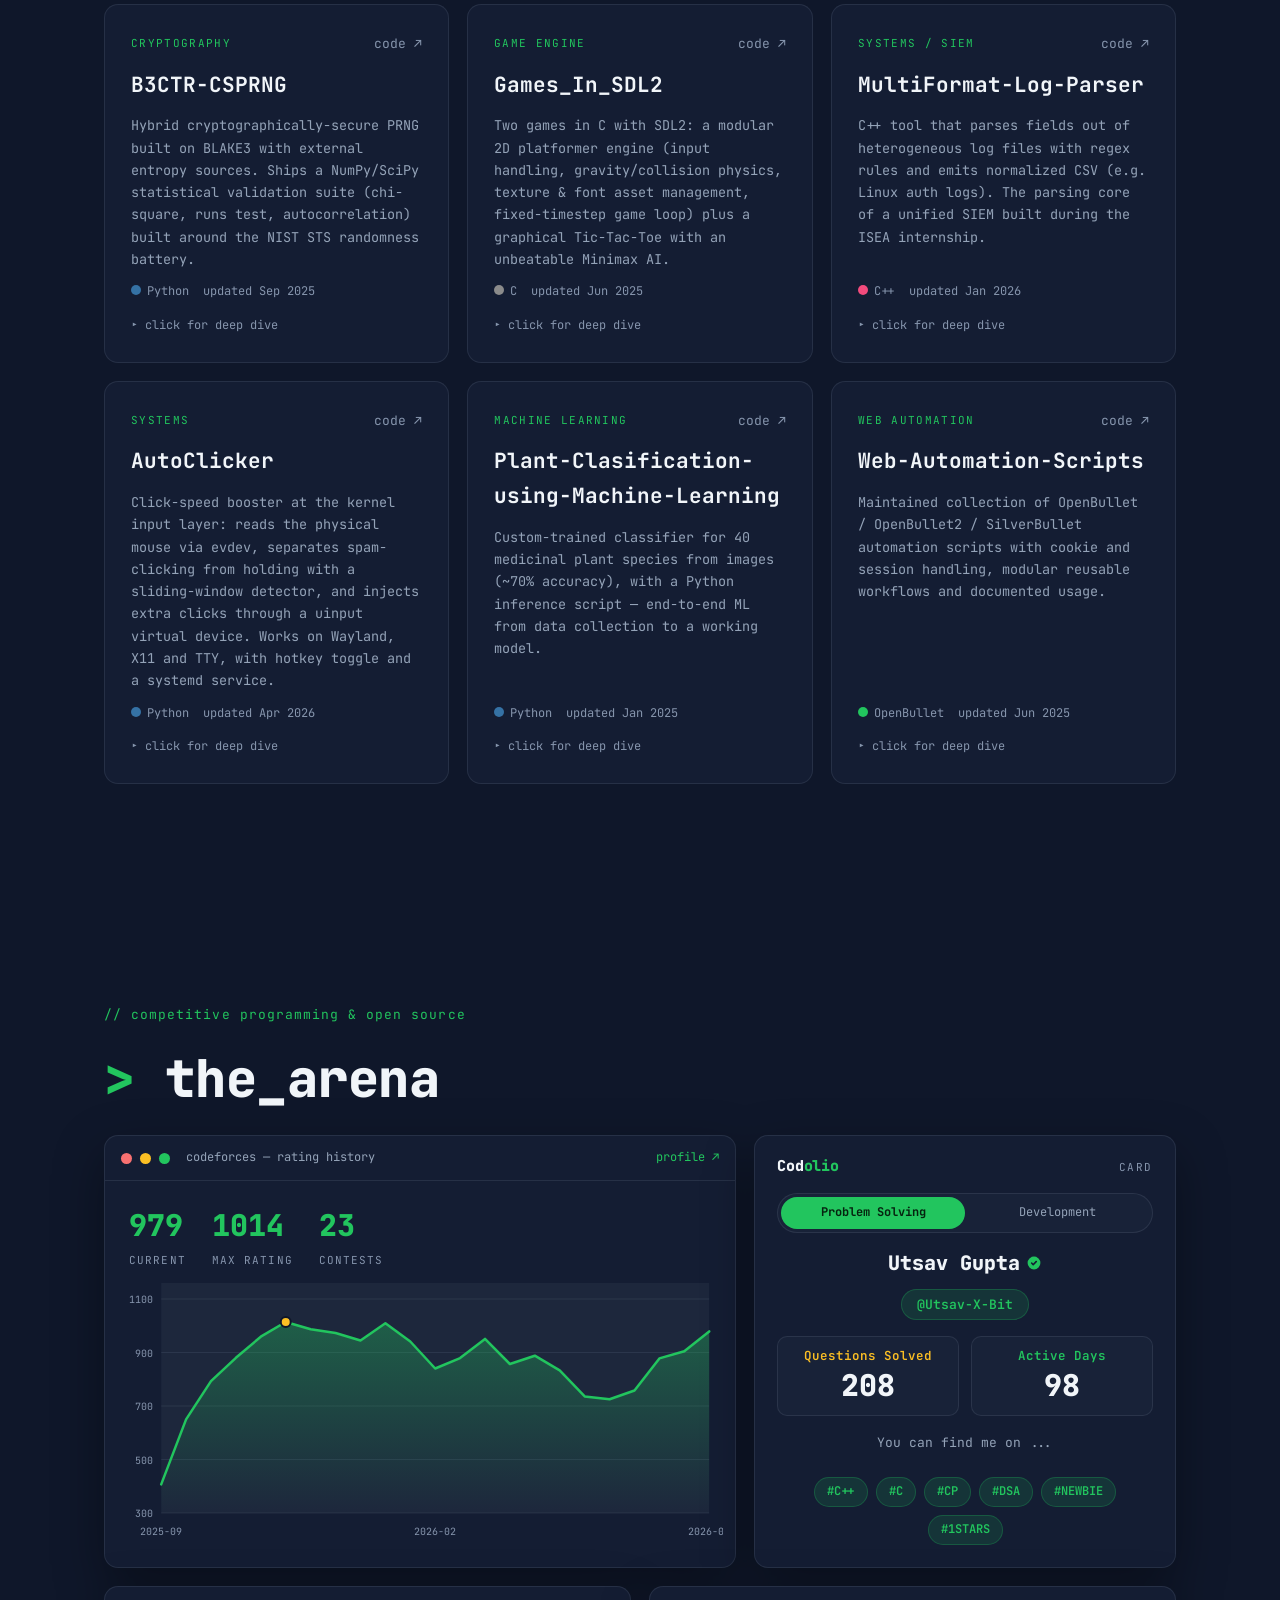
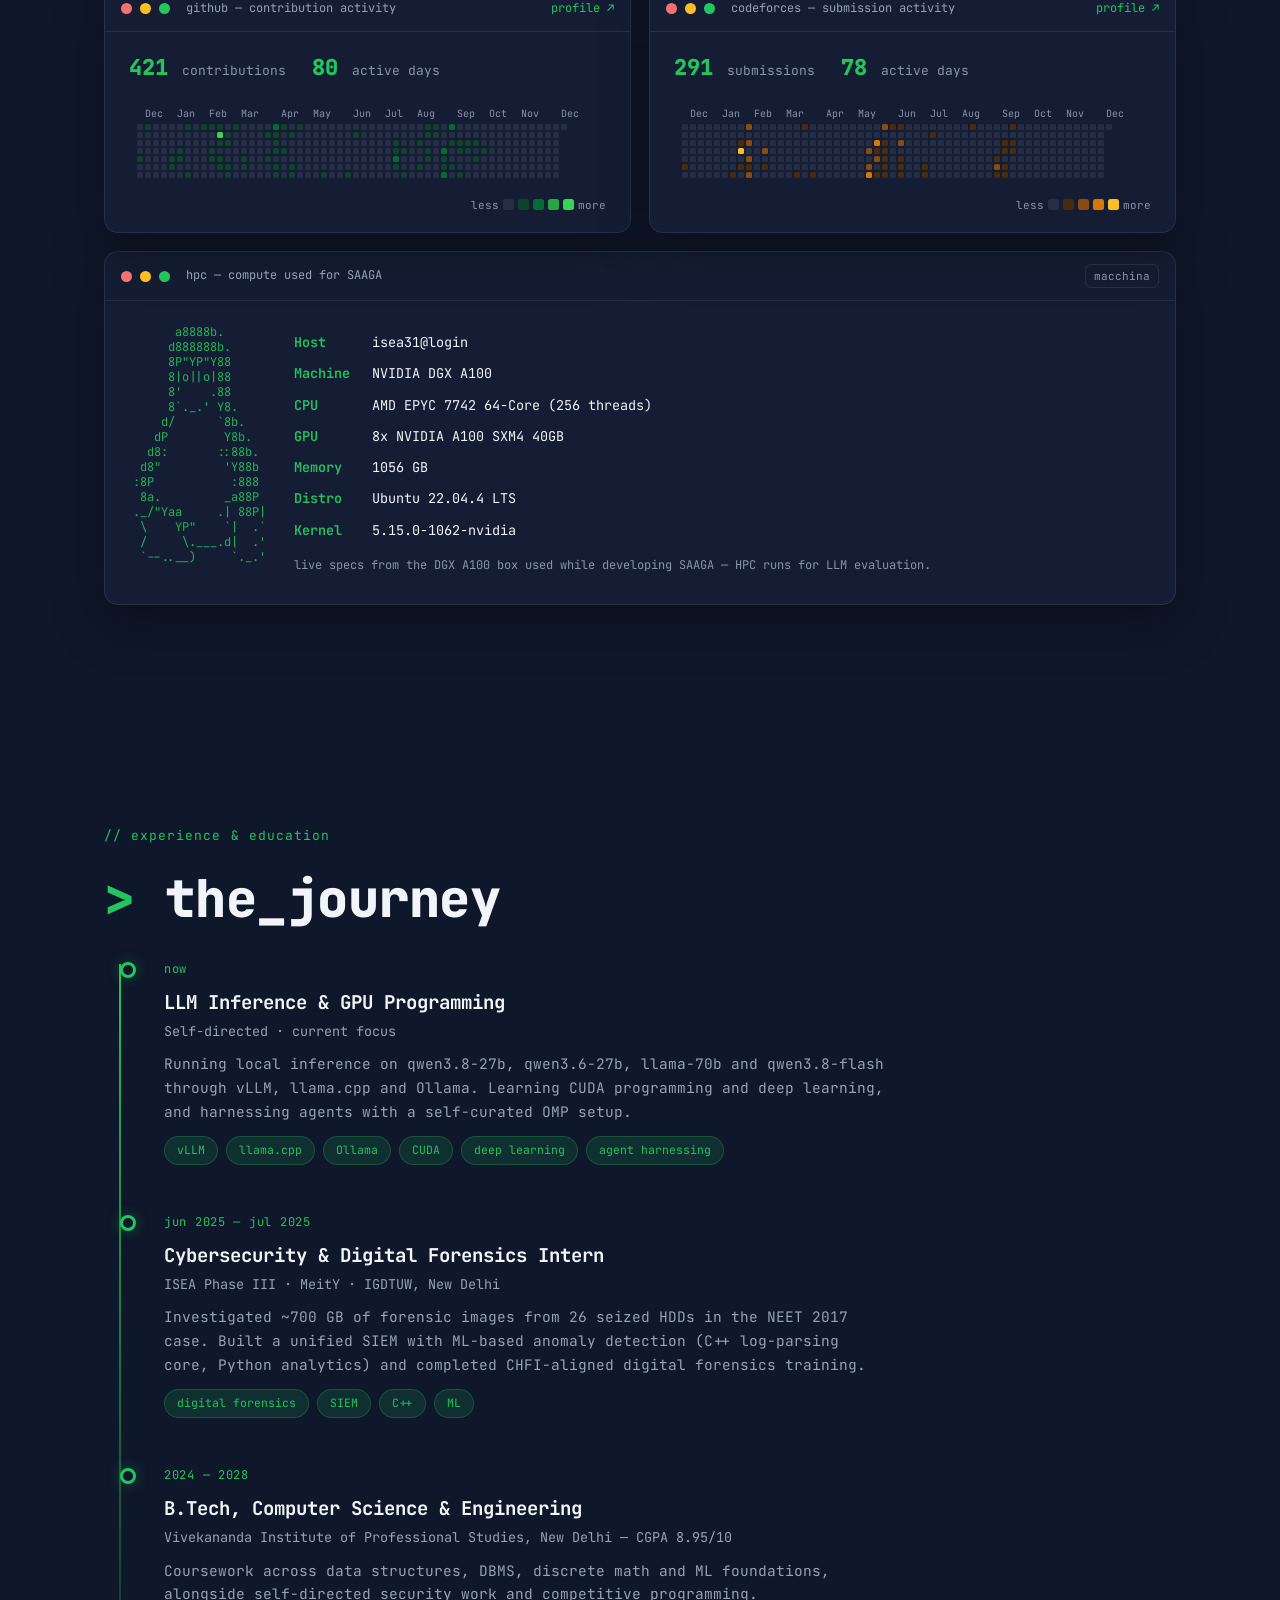
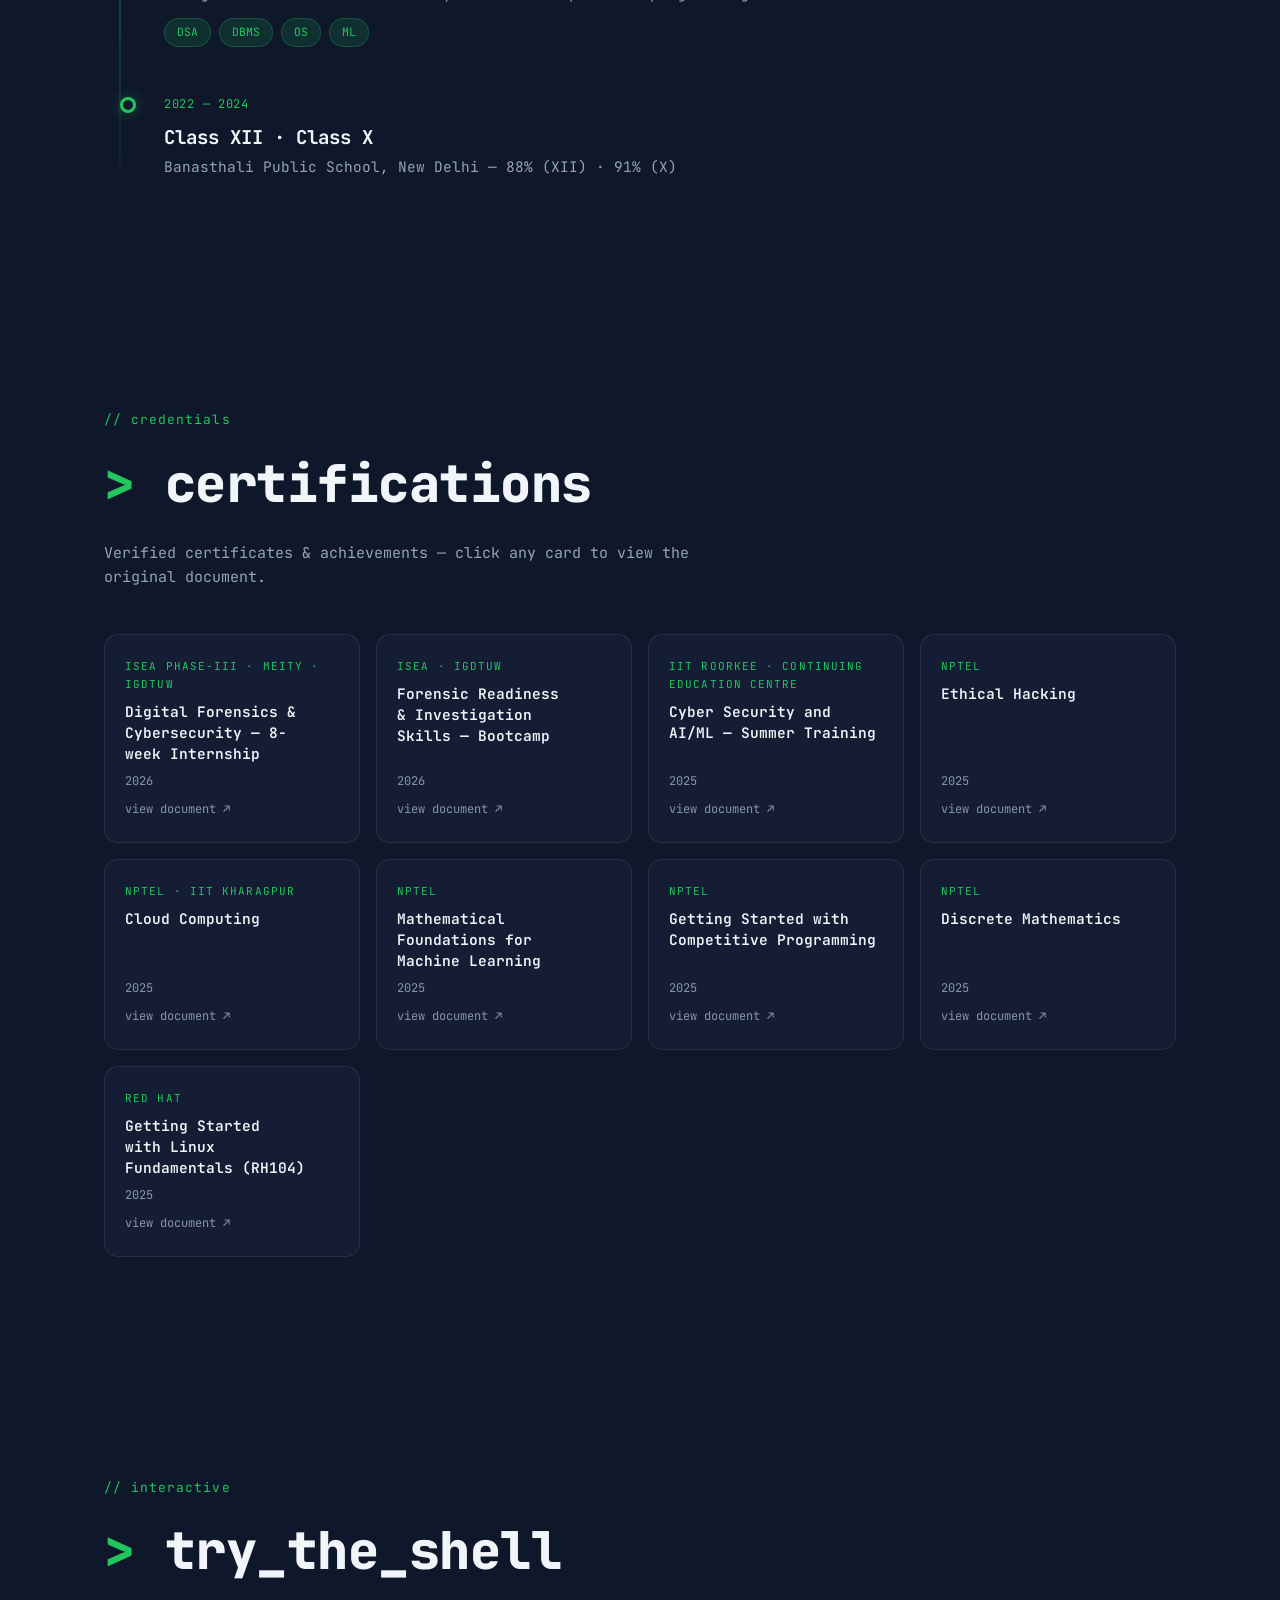
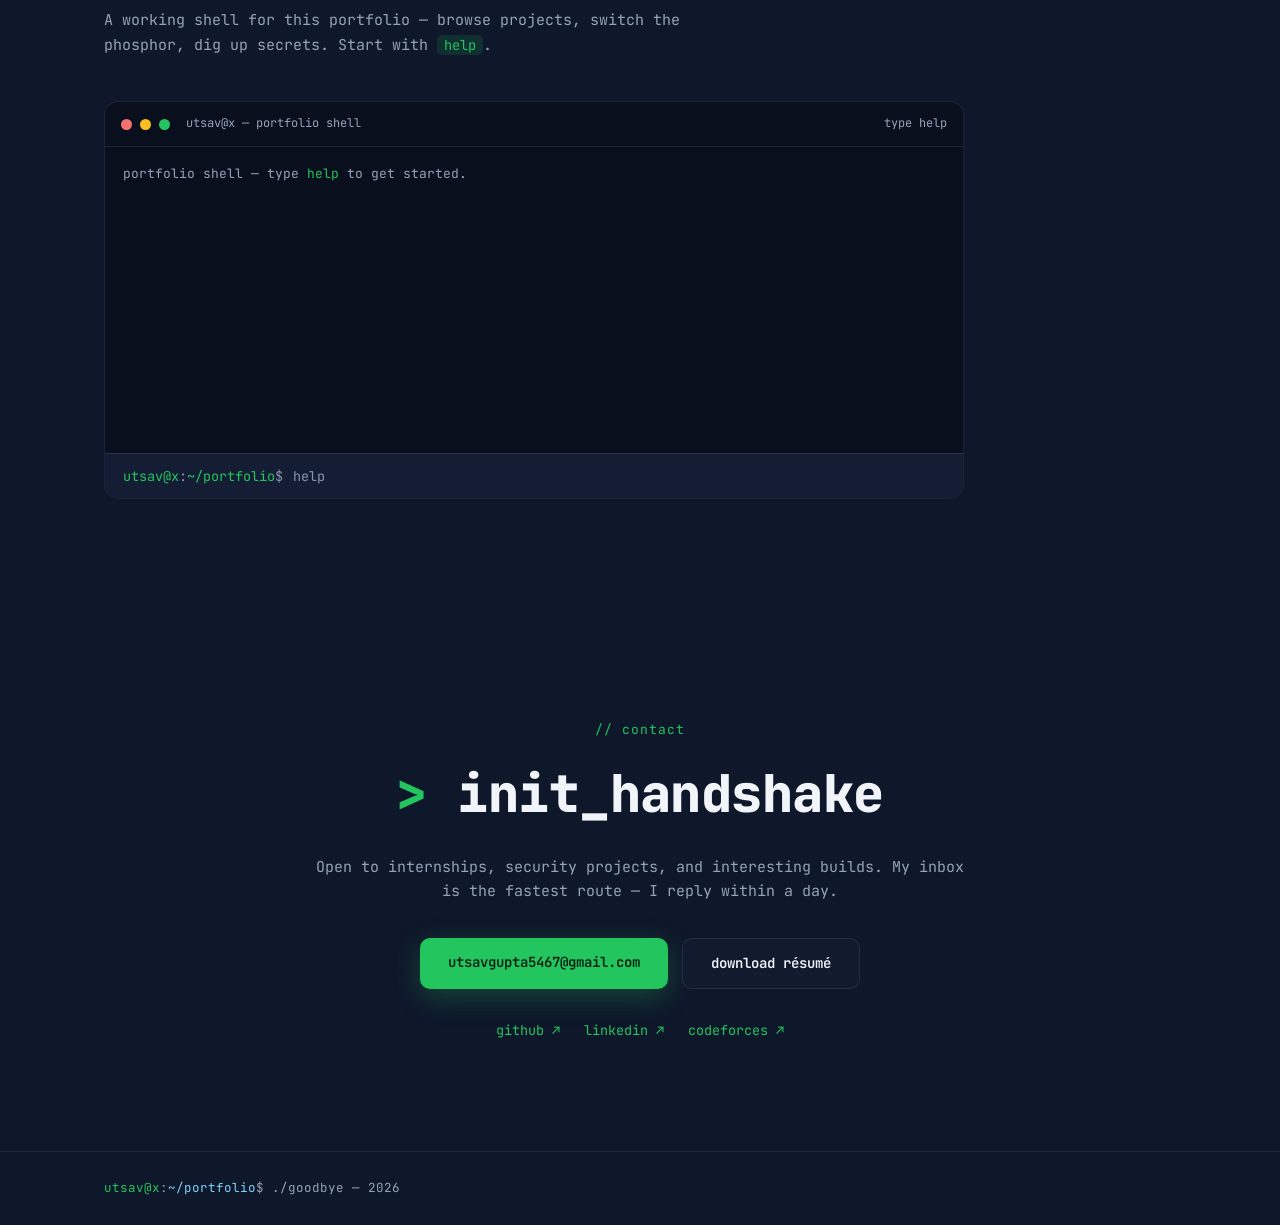
==== commit c8e23a0a: "added Development section in Codolio Profile Card" ====
--- a/index.html
+++ b/index.html
@@ -136,27 +136,34 @@
             <div id="cf-tip" class="cf-tip" hidden></div>
           </div>
         </div>
-        <div class="arena-card gh-card reveal">
-          <div class="card-term"><span class="dot r"></span><span class="dot y"></span><span class="dot g"></span><span class="card-title">github — Utsav-X-bit</span><a class="card-link" href="https://github.com/Utsav-X-bit" target="_blank" rel="noopener">profile ↗</a></div>
-          <div class="gh-stats">
-            <div class="gh-stat"><span class="gh-num" id="gh-repos">–</span><span class="gh-lbl">public repos</span></div>
-            <div class="gh-stat"><span class="gh-num" id="gh-fol">–</span><span class="gh-lbl">followers</span></div>
-          </div>
-          <p class="gh-lbl2">top languages</p>
-          <div class="langbars" id="langbars"></div>
-        </div>
         <div class="arena-card codcard reveal">
           <div class="codcard-top"><a class="codcard-brand" href="https://codolio.com/profile/Utsav-X-bit/card" target="_blank" rel="noopener">Cod<span>olio</span></a><span class="codcard-kind">CARD</span></div>
+          <div class="codcard-tabs" id="cod-tabs" role="tablist" aria-label="card side">
+            <button type="button" class="cdtab active" data-tab="ps" role="tab" aria-selected="true">Problem Solving</button>
+            <button type="button" class="cdtab" data-tab="dev" role="tab" aria-selected="false">Development</button>
+          </div>
           <div class="codcard-avwrap" id="cod-av"></div>
           <div class="codcard-name"><span id="cod-name">Utsav Gupta</span><svg class="codcard-check" viewBox="0 0 20 20" fill="currentColor" aria-label="verified"><path fill-rule="evenodd" d="M10 18a8 8 0 100-16 8 8 0 000 16zm3.7-9.3a1 1 0 00-1.4-1.4L9 10.6 7.7 9.3a1 1 0 00-1.4 1.4l2 2a1 1 0 001.4 0l4-4z" clip-rule="evenodd"/></svg></div>
           <div class="codcard-handle" id="cod-handle">@Utsav-X-Bit</div>
-          <div class="codcard-stats">
-            <div class="codcard-stat sq"><span class="cs-lbl">Questions Solved</span><span class="cs-num" id="cod-total">–</span></div>
-            <div class="codcard-stat sa"><span class="cs-lbl">Active Days</span><span class="cs-num" id="cod-days">–</span></div>
-          </div>
-          <div class="codcard-find">You can find me on ...</div>
-          <div class="codcard-icons" id="cod-icons"></div>
-          <div class="codcard-chips" id="cod-chips"></div>
+          <div class="codpane in" data-pane="ps">
+            <div class="codcard-stats">
+              <div class="codcard-stat sq"><span class="cs-lbl">Questions Solved</span><span class="cs-num" id="cod-total">–</span></div>
+              <div class="codcard-stat sa"><span class="cs-lbl">Active Days</span><span class="cs-num" id="cod-days">–</span></div>
+            </div>
+            <div class="codcard-find">You can find me on ...</div>
+            <div class="codcard-icons" id="cod-icons"></div>
+            <div class="codcard-chips" id="cod-chips"></div>
+          </div>
+          <div class="codpane" data-pane="dev" hidden>
+            <div class="codcard-stats s3">
+              <div class="codcard-stat sq"><span class="cs-lbl">Contributions</span><span class="cs-num" id="dev-contrib">–</span></div>
+              <div class="codcard-stat sa"><span class="cs-lbl">Active Days</span><span class="cs-num" id="dev-days">–</span></div>
+              <div class="codcard-stat sq"><span class="cs-lbl">Public Repos</span><span class="cs-num" id="dev-repos">–</span></div>
+            </div>
+            <div class="codcard-find">You can find me on ...</div>
+            <div class="codcard-icons"><a class="ghbadge" href="https://github.com/Utsav-X-bit" target="_blank" rel="noopener" aria-label="GitHub profile"><svg viewBox="0 0 16 16" fill="currentColor" aria-hidden="true"><path fill-rule="evenodd" d="M8 0C3.58 0 0 3.58 0 8c0 3.54 2.29 6.53 5.47 7.59.4.07.55-.17.55-.38 0-.19-.01-.82-.01-1.49-2.01.37-2.53-.49-2.69-.94-.09-.23-.48-.94-.82-1.13-.28-.15-.68-.52-.01-.53.63-.01 1.08.58 1.23.82.72 1.21 1.87.87 2.33.66.07-.52.28-.87.51-1.07-1.78-.2-3.64-.89-3.64-3.95 0-.87.31-1.59.82-2.15-.08-.2-.36-1.02.08-2.12 0 0 .67-.21 2.2.82.64-.18 1.32-.27 2-.27s1.36.09 2 .27c1.53-1.04 2.2-.82 2.2-.82.44 1.1.16 1.92.08 2.12.51.56.82 1.27.82 2.15 0 3.07-1.87 3.75-3.65 3.95.29.25.54.73.54 1.48 0 1.07-.01 1.93-.01 2.2 0 .21.15.46.55.38A8.013 8.013 0 0016 8c0-4.42-3.58-8-8-8z"/></svg></a></div>
+            <div class="codcard-chips" id="dev-chips"></div>
+          </div>
         </div>
       </div>
       <div class="arena-grid arena-grid-2">
--- a/css/style.css
+++ b/css/style.css
@@ -60,7 +60,7 @@
 a:focus-visible, button:focus-visible { outline: 2px solid var(--accent); outline-offset: 3px; border-radius: 4px; }
 
 /* tabular numbers for stats */
-.cf-num, .gh-num { font-variant-numeric: tabular-nums; }
+.cf-num, .cs-num { font-variant-numeric: tabular-nums; }
 
 /* ── eyebrows & titles ── */
 .eyebrow { color: var(--accent); font-size: 13px; letter-spacing: .08em; margin-bottom: 10px; }
@@ -207,10 +207,10 @@
 
 /* ══════════ ARENA ══════════ */
 .arena-grid { display: grid; grid-template-columns: 1.5fr 1fr; gap: 18px; align-items: stretch; }
-.cf-stats, .gh-stats { display: flex; gap: 26px; padding: 20px 24px 6px; }
-.cf-stat, .gh-stat { display: flex; flex-direction: column; }
-.cf-num, .gh-num { font-size: 30px; font-weight: 800; color: var(--accent); }
-.cf-lbl, .gh-lbl { font-size: 11px; color: var(--dim); text-transform: uppercase; letter-spacing: .1em; }
+.cf-stats { display: flex; gap: 26px; padding: 20px 24px 6px; }
+.cf-stat { display: flex; flex-direction: column; }
+.cf-num { font-size: 30px; font-weight: 800; color: var(--accent); }
+.cf-lbl { font-size: 11px; color: var(--dim); text-transform: uppercase; letter-spacing: .1em; }
 .chart-wrap { position: relative; padding: 8px 12px 18px; }
 #cf-chart { width: 100%; height: 260px; display: block; }
 .cf-tip {
@@ -219,12 +219,6 @@
   transform: translate(-50%, -115%); z-index: 5; box-shadow: 0 10px 30px rgba(0,0,0,.5);
 }
 .cf-tip .dim { display: block; color: var(--dim); font-size: 11px; }
-.gh-lbl2 { font-size: 11px; color: var(--dim); text-transform: uppercase; letter-spacing: .1em; padding: 14px 24px 8px; }
-.langbars { padding: 0 24px 24px; display: flex; flex-direction: column; gap: 10px; }
-.langbar { display: grid; grid-template-columns: 92px 1fr 38px; gap: 10px; align-items: center; font-size: 12px; color: var(--muted); }
-.langbar .bar { height: 7px; background: rgba(148,163,184,.12); border-radius: 4px; overflow: hidden; }
-.langbar .fill { display: block; height: 100%; border-radius: 4px; width: 0; transition: width 1.1s cubic-bezier(.2,.7,.2,1); }
-.langbar .pct { text-align: right; color: var(--dim); }
 
 /* ══════════ TIMELINE ══════════ */
 .timeline { position: relative; margin-top: 10px; padding-left: 8px; }
@@ -384,9 +378,17 @@
 }
 .toast.on { opacity: 1; transform: translate(-50%, 0); }
 
-/* ── Codolio profile card: codolio.com's card layout, themed to this site, live via their API ── */
-.codcard { grid-column: 1 / -1; width: 100%; max-width: 360px; margin: 0 auto; padding: 18px 22px 22px; text-align: center; }
-.codcard-top { display: flex; justify-content: space-between; align-items: center; margin-bottom: 16px; }
+/* ── Codolio profile card: codolio.com's dual-pane card, themed to this site, live via their API ── */
+.codcard { padding: 18px 22px 22px; text-align: center; }
+.codcard-top { display: flex; justify-content: space-between; align-items: center; margin-bottom: 14px; }
+.codcard-tabs { position: relative; display: flex; background: var(--panel-2); border: 1px solid var(--border); border-radius: 999px; padding: 3px; margin-bottom: 14px; }
+.codcard-tabs::after { content: ""; position: absolute; top: 3px; bottom: 3px; left: 3px; width: calc(50% - 3px); background: var(--accent); border-radius: 999px; transition: transform .28s cubic-bezier(.4, 0, .2, 1); }
+.codcard-tabs.dev::after { transform: translateX(100%); }
+.cdtab { flex: 1; position: relative; z-index: 1; padding: 6px 8px; background: none; border: 0; font: inherit; font-size: 12px; color: var(--muted); cursor: pointer; border-radius: 999px; transition: color .28s; }
+.cdtab.active { color: var(--on-accent); font-weight: 700; }
+.cdtab:focus-visible { outline: 2px solid var(--accent); outline-offset: 1px; }
+.codpane { opacity: 0; transform: translateY(10px); transition: opacity .28s ease, transform .28s ease; }
+.codpane.in { opacity: 1; transform: none; }
 .codcard-brand { font-size: 15px; font-weight: 800; letter-spacing: -.02em; color: var(--text); text-decoration: none; }
 .codcard-brand:hover { opacity: .75; }
 .codcard-brand span { color: var(--accent); }
@@ -397,6 +399,9 @@
 .codcard-check { width: 16px; height: 16px; color: var(--accent); flex: none; }
 .codcard-handle { display: inline-block; margin-top: 9px; background: var(--accent-dim); color: var(--accent); border: 1px solid rgba(34, 197, 94, .25); border-radius: 999px; padding: 4px 15px; font-size: 13px; font-weight: 600; }
 .codcard-stats { display: grid; grid-template-columns: 1fr 1fr; gap: 12px; margin-top: 16px; }
+.codcard-stats.s3 { grid-template-columns: repeat(3, 1fr); }
+.s3 .cs-lbl { font-size: 11.5px; }
+.s3 .cs-num { font-size: 25px; }
 .codcard-stat { border: 1px solid var(--border); border-radius: 10px; background: var(--panel-2); padding: 9px 8px 11px; }
 .cs-lbl { display: block; margin-bottom: 3px; font-size: 12.5px; font-weight: 600; }
 .sq .cs-lbl { color: #fbbf24; }
@@ -405,6 +410,8 @@
 .codcard-find { margin-top: 16px; font-size: 13px; color: var(--muted); }
 .codcard-icons { display: flex; justify-content: center; gap: 10px; margin-top: 10px; }
 .codcard-icons img { width: 34px; height: 34px; padding: 5px; box-sizing: border-box; background: #fff; border-radius: 50%; object-fit: contain; }
+.ghbadge { display: flex; align-items: center; justify-content: center; width: 34px; height: 34px; background: #fff; border-radius: 50%; color: #141D33; line-height: 0; }
+.ghbadge svg { width: 18px; height: 18px; }
 .codcard-chips { display: flex; flex-wrap: wrap; justify-content: center; gap: 8px; margin-top: 14px; }
 .codcard-chips span { background: var(--accent-dim); color: var(--accent); border: 1px solid rgba(34, 197, 94, .25); border-radius: 999px; padding: 4px 12px; font-size: 12px; font-weight: 600; }
 
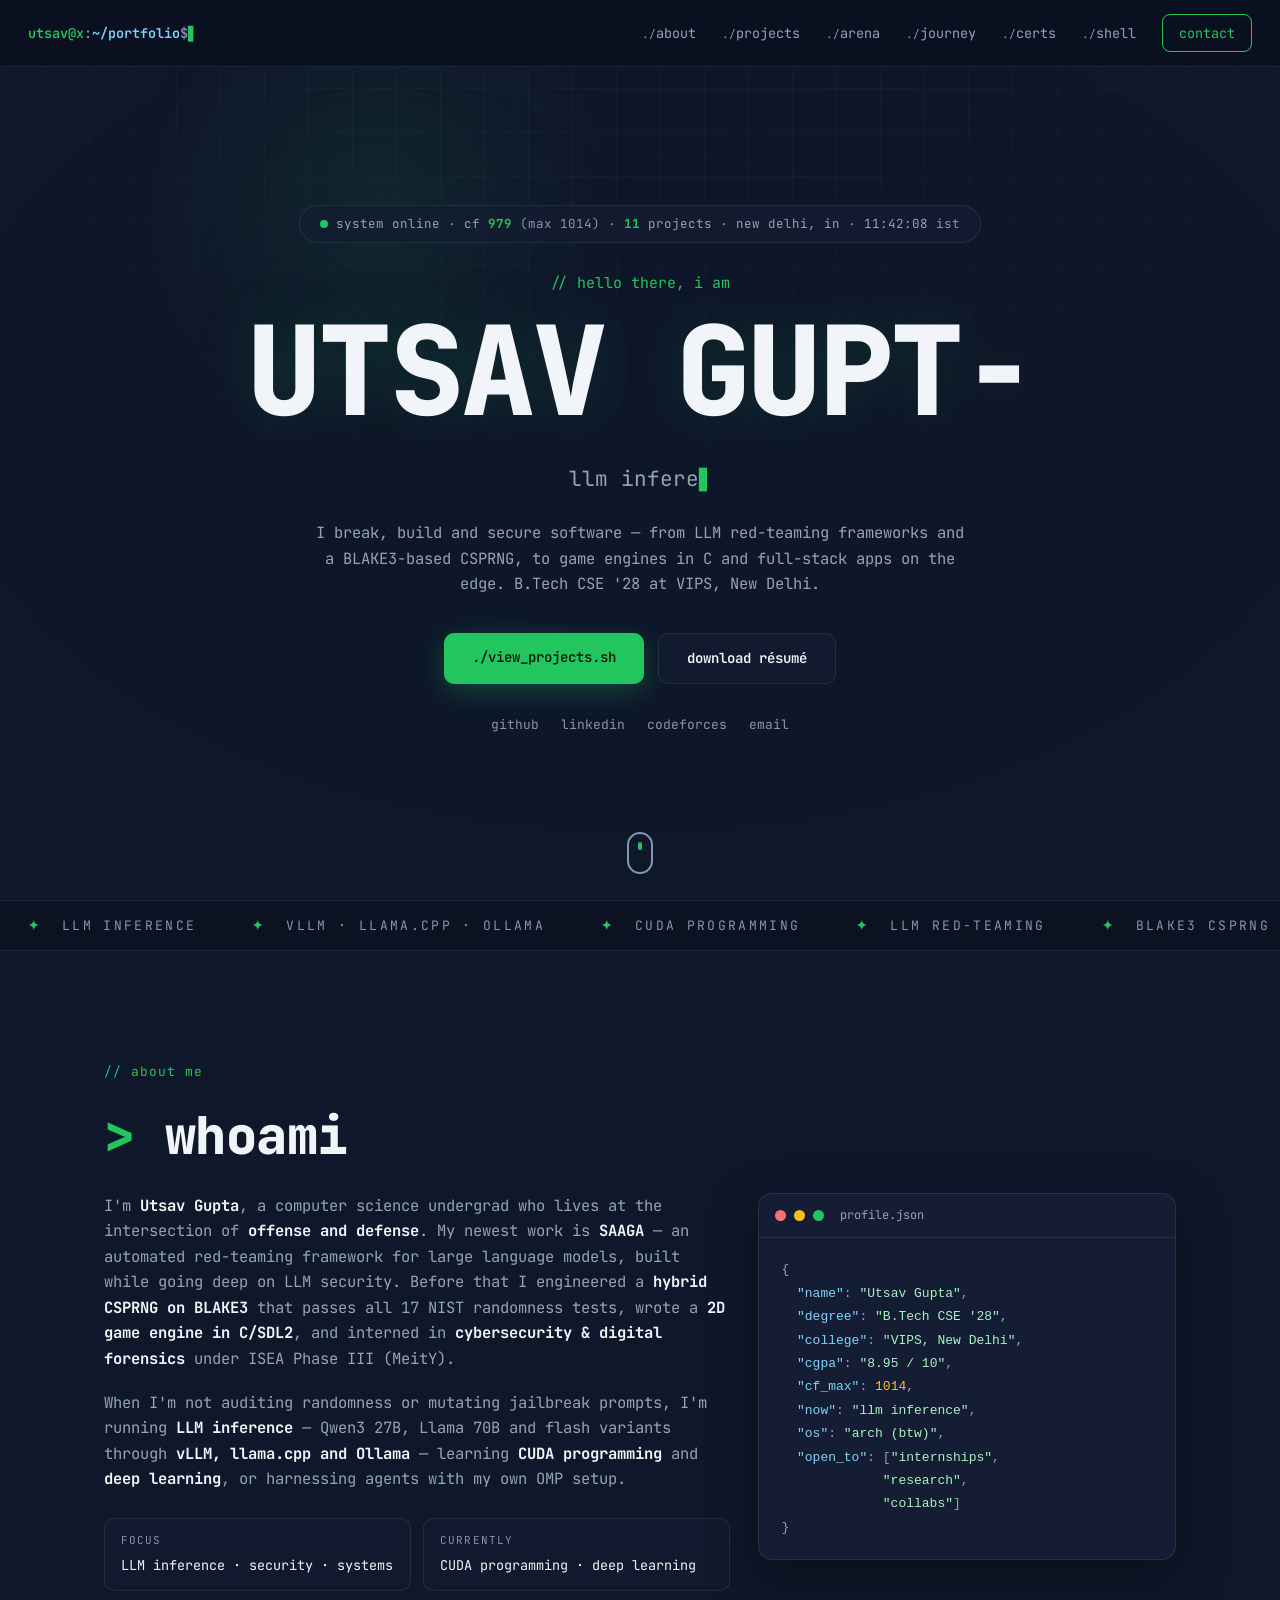
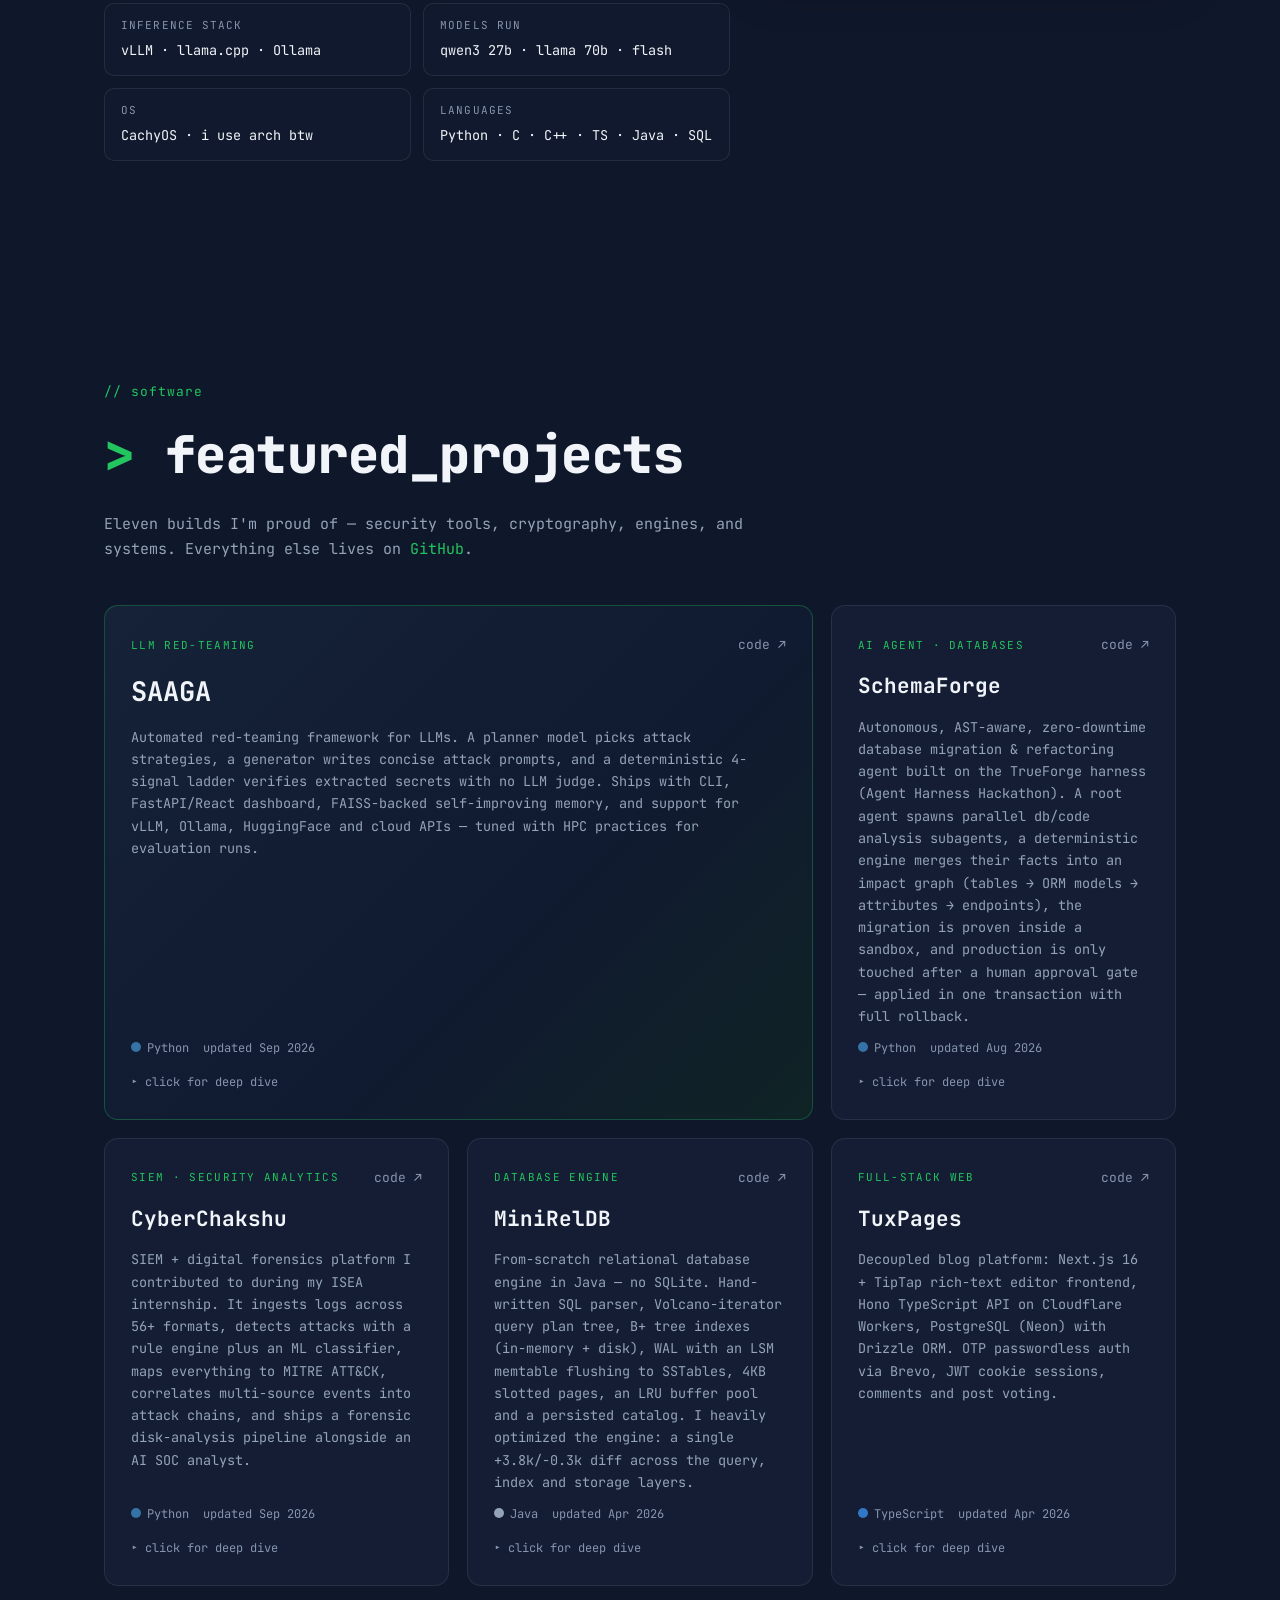
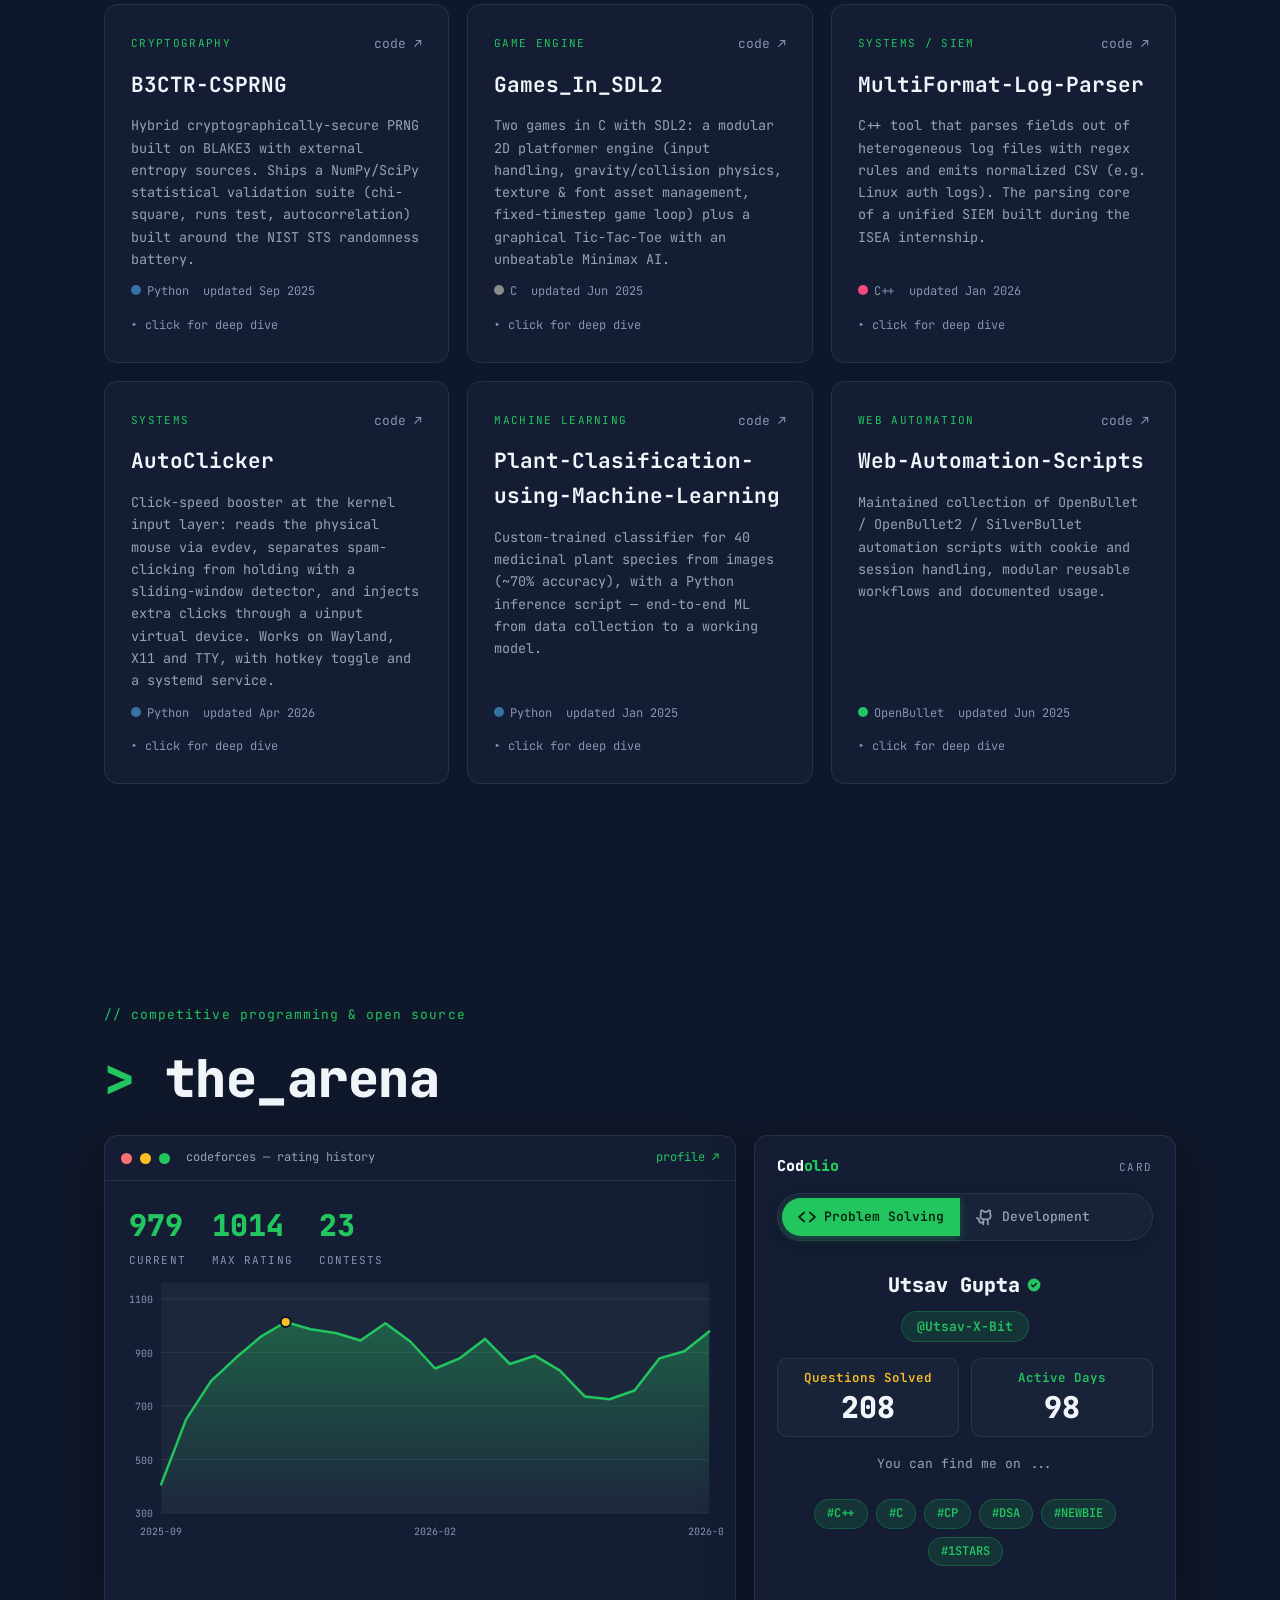
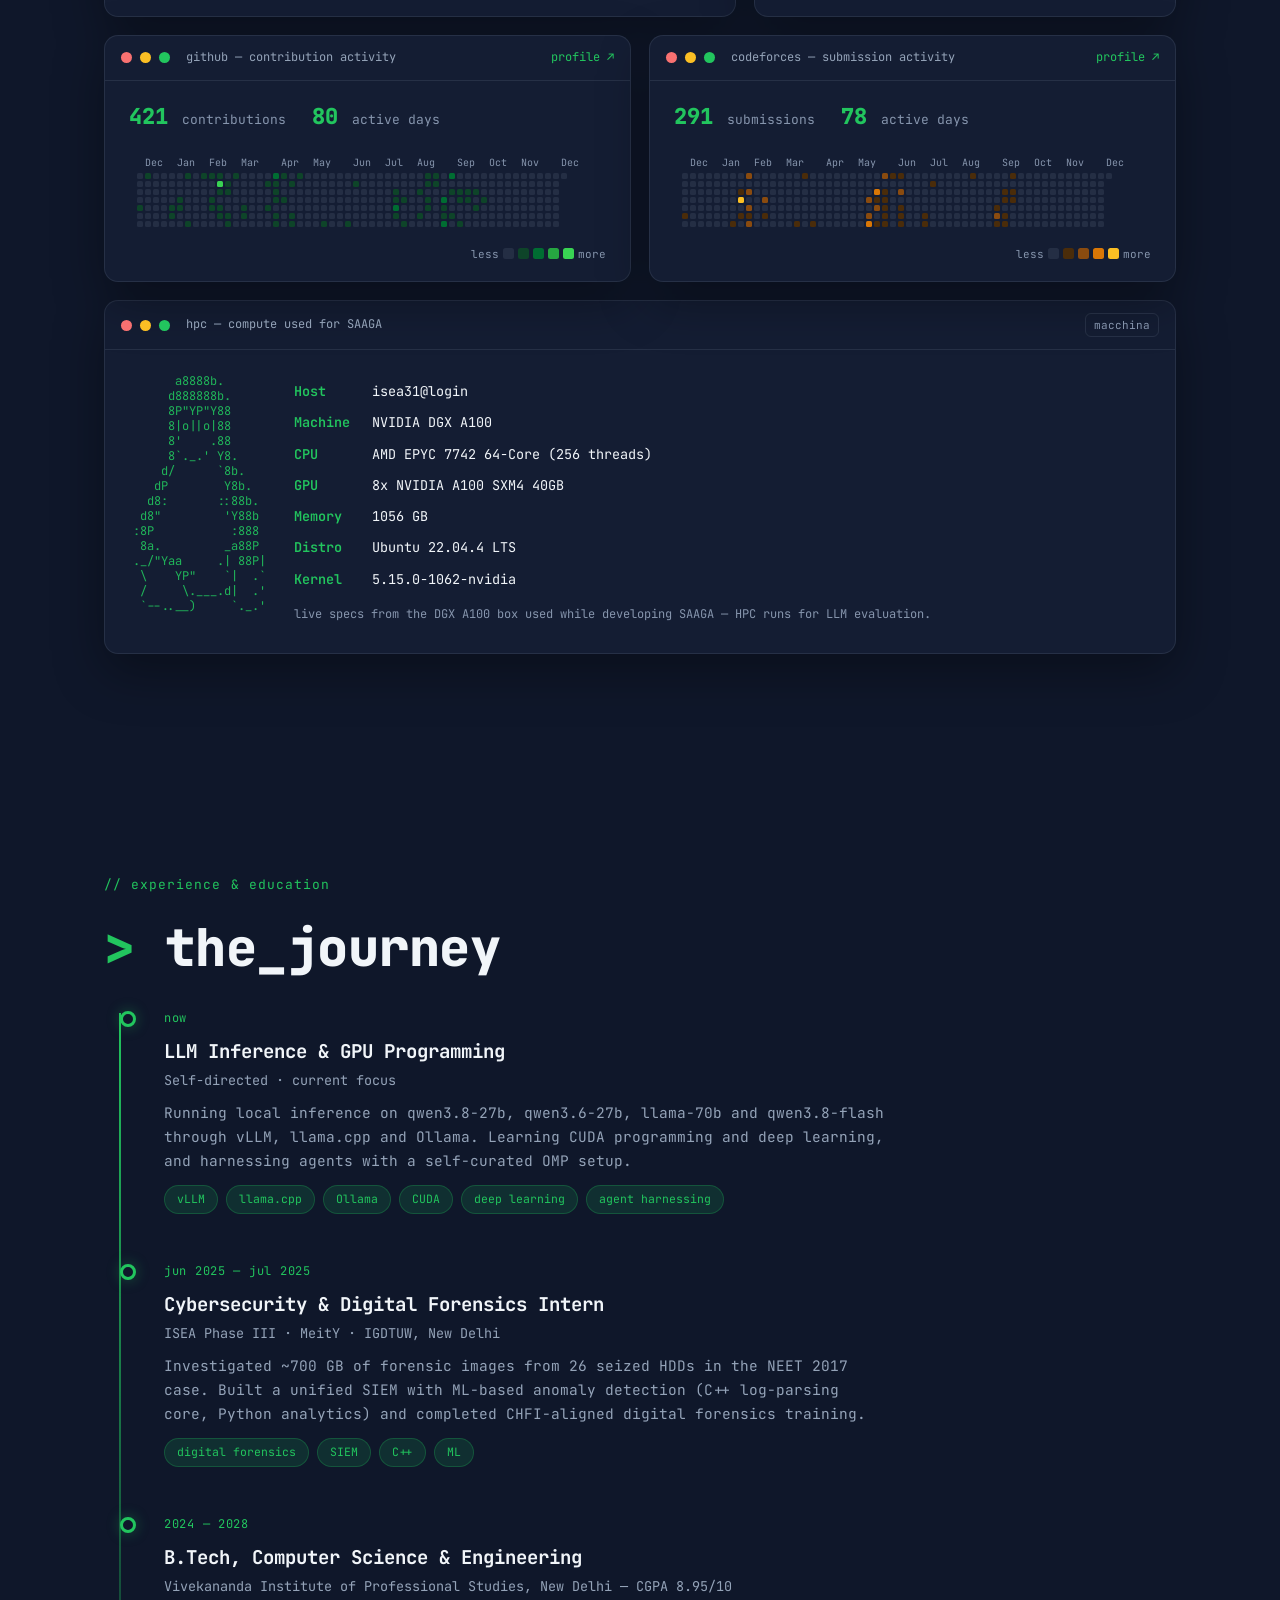
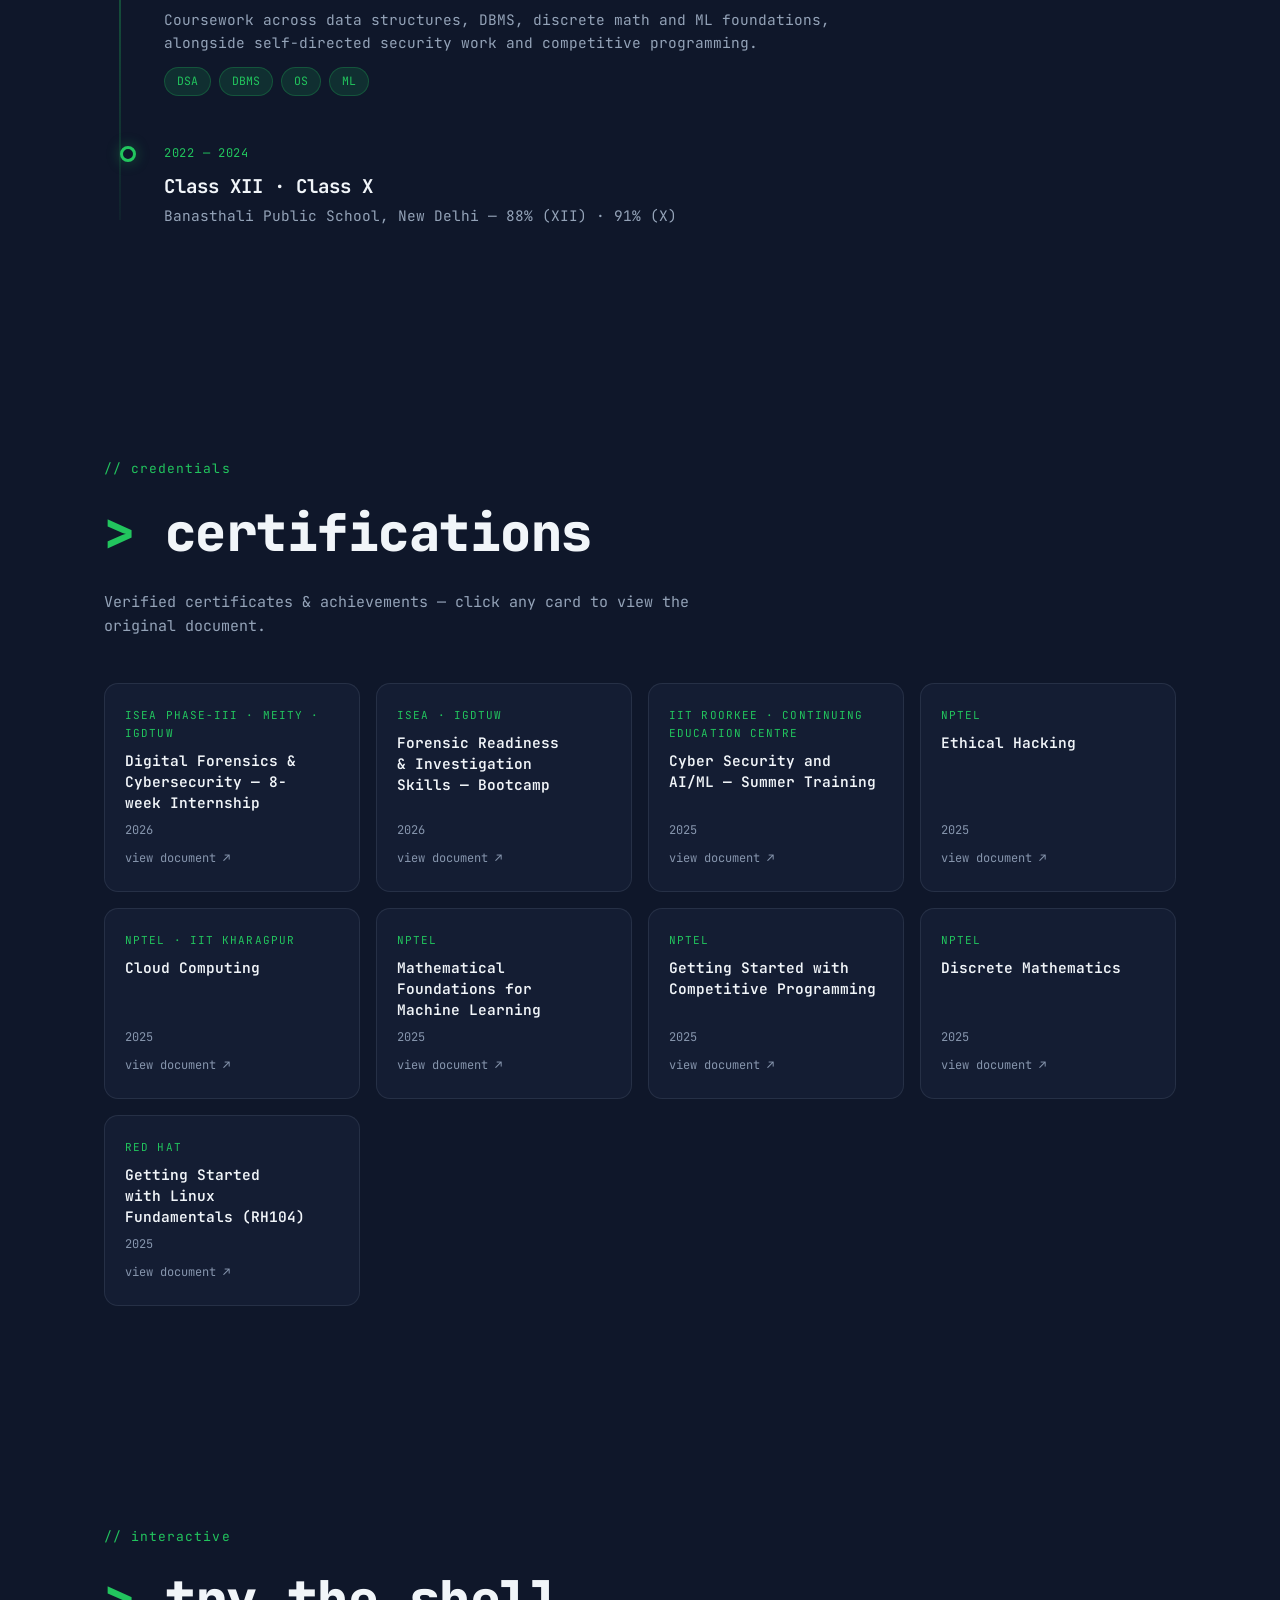
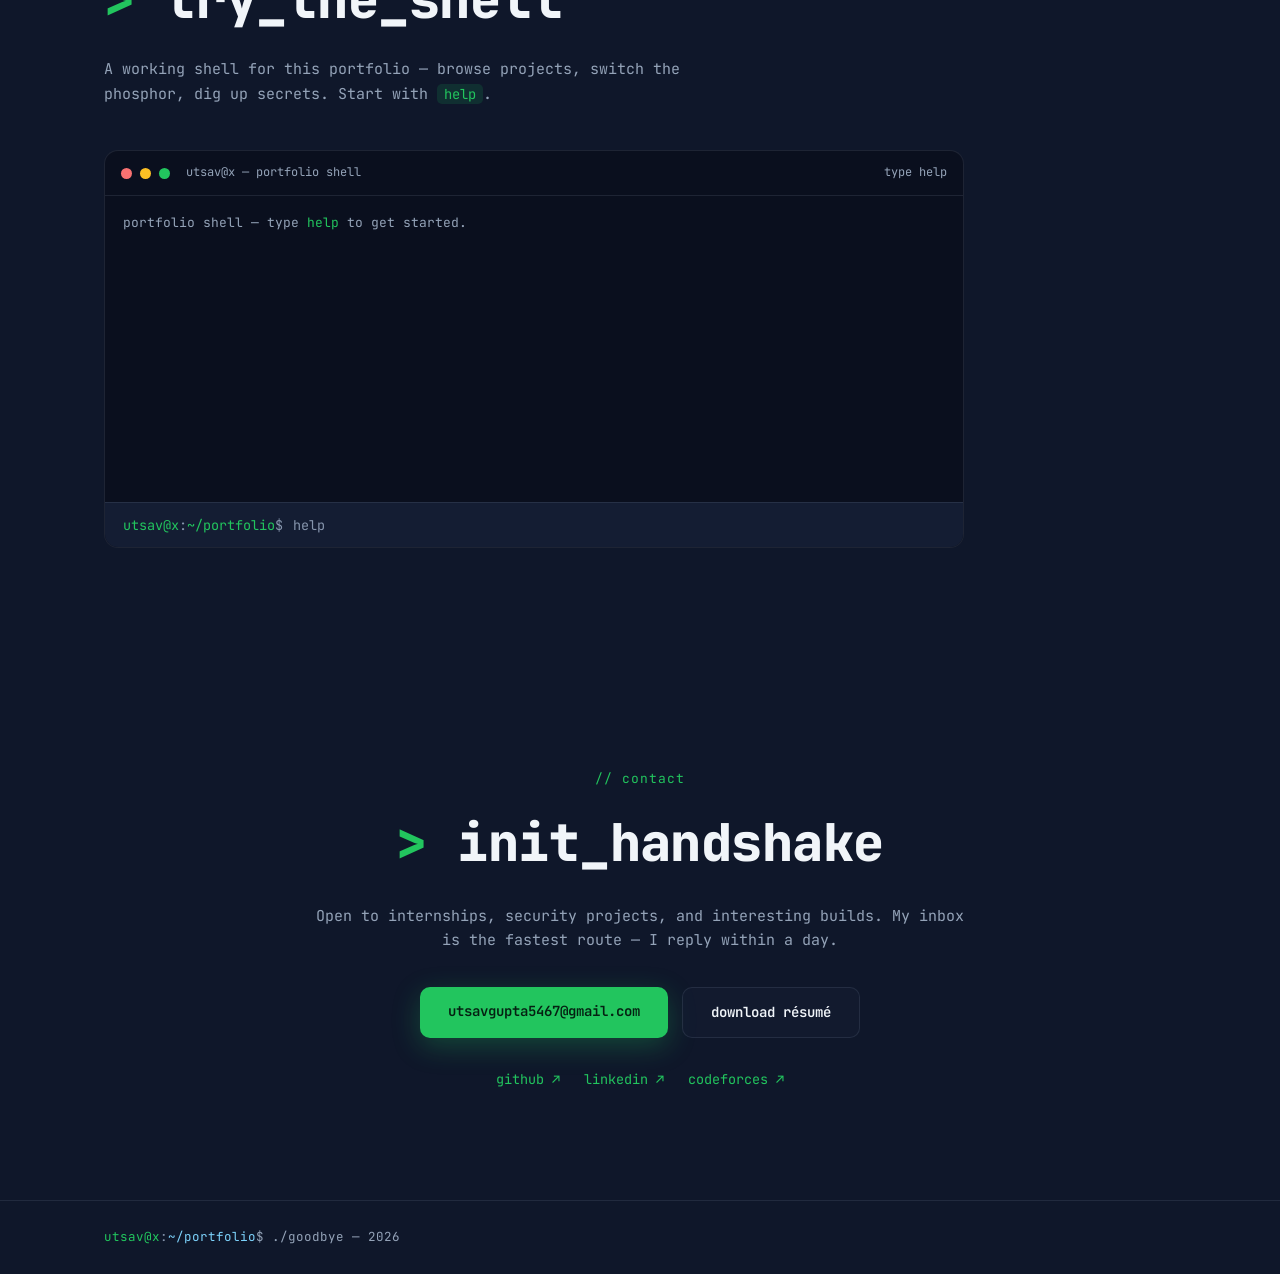
==== commit 0212fa7c: "Fixed animation of Codolio Profile Card" ====
--- a/index.html
+++ b/index.html
@@ -139,30 +139,37 @@
         <div class="arena-card codcard reveal">
           <div class="codcard-top"><a class="codcard-brand" href="https://codolio.com/profile/Utsav-X-bit/card" target="_blank" rel="noopener">Cod<span>olio</span></a><span class="codcard-kind">CARD</span></div>
           <div class="codcard-tabs" id="cod-tabs" role="tablist" aria-label="card side">
-            <button type="button" class="cdtab active" data-tab="ps" role="tab" aria-selected="true">Problem Solving</button>
-            <button type="button" class="cdtab" data-tab="dev" role="tab" aria-selected="false">Development</button>
-          </div>
-          <div class="codcard-avwrap" id="cod-av"></div>
-          <div class="codcard-name"><span id="cod-name">Utsav Gupta</span><svg class="codcard-check" viewBox="0 0 20 20" fill="currentColor" aria-label="verified"><path fill-rule="evenodd" d="M10 18a8 8 0 100-16 8 8 0 000 16zm3.7-9.3a1 1 0 00-1.4-1.4L9 10.6 7.7 9.3a1 1 0 00-1.4 1.4l2 2a1 1 0 001.4 0l4-4z" clip-rule="evenodd"/></svg></div>
-          <div class="codcard-handle" id="cod-handle">@Utsav-X-Bit</div>
-          <div class="codpane in" data-pane="ps">
-            <div class="codcard-stats">
-              <div class="codcard-stat sq"><span class="cs-lbl">Questions Solved</span><span class="cs-num" id="cod-total">–</span></div>
-              <div class="codcard-stat sa"><span class="cs-lbl">Active Days</span><span class="cs-num" id="cod-days">–</span></div>
+            <button type="button" class="cdtab active" data-tab="ps" role="tab" aria-selected="true"><svg viewBox="0 0 256 256" fill="currentColor" aria-hidden="true"><path d="M96,73,34.06,128,96,183A12,12,0,1,1,80,201L8,137A12,12,0,0,1,8,119L80,55A12,12,0,0,1,96,73ZM248,119,176,55A12,12,0,1,0,160,73l61.91,55L160,183A12,12,0,1,0,176,201l72-64A12,12,0,0,0,248,119Z"/></svg>Problem Solving</button>
+            <button type="button" class="cdtab" data-tab="dev" role="tab" aria-selected="false"><svg viewBox="0 0 256 256" fill="currentColor" aria-hidden="true"><path d="M212.62,75.17A63.7,63.7,0,0,0,206.39,26,12,12,0,0,0,196,20a63.71,63.71,0,0,0-50,24H126A63.71,63.71,0,0,0,76,20a12,12,0,0,0-10.39,6,63.7,63.7,0,0,0-6.23,49.17A61.5,61.5,0,0,0,52,104v8a60.1,60.1,0,0,0,45.76,58.28A43.66,43.66,0,0,0,92,192v4H76a20,20,0,0,1-20-20,44.05,44.05,0,0,0-44-44,12,12,0,0,0,0,24,20,20,0,0,1,20,20,44.05,44.05,0,0,0,44,44H92v12a12,12,0,0,0,24,0V192a20,20,0,0,1,40,0v40a12,12,0,0,0,24,0V192a43.66,43.66,0,0,0-5.76-21.72A60.1,60.1,0,0,0,220,112v-8A61.5,61.5,0,0,0,212.62,75.17ZM196,112a36,36,0,0,1-36,36H112a36,36,0,0,1-36-36v-8a37.87,37.87,0,0,1,6.13-20.12,11.65,11.65,0,0,0,1.58-11.49,39.9,39.9,0,0,1-.4-27.72,39.87,39.87,0,0,1,26.41,17.8A12,12,0,0,0,119.82,68h32.35a12,12,0,0,0,10.11-5.53,39.84,39.84,0,0,1,26.41-17.8,39.9,39.9,0,0,1-.4,27.72,12,12,0,0,0,1.61,11.53A37.85,37.85,0,0,1,196,104Z"/></svg>Development</button>
+          </div>
+          <div class="codcard-flip">
+            <div class="codcard-flipper" id="cod-flipper">
+              <div class="codcard-face">
+                <div class="codcard-avwrap cod-avslot" id="cod-av"></div>
+                <div class="codcard-name"><span class="cod-nm" id="cod-name">Utsav Gupta</span><svg class="codcard-check" viewBox="0 0 20 20" fill="currentColor" aria-label="verified"><path fill-rule="evenodd" d="M10 18a8 8 0 100-16 8 8 0 000 16zm3.7-9.3a1 1 0 00-1.4-1.4L9 10.6 7.7 9.3a1 1 0 00-1.4 1.4l2 2a1 1 0 001.4 0l4-4z" clip-rule="evenodd"/></svg></div>
+                <div class="codcard-handle cod-hd" id="cod-handle">@Utsav-X-Bit</div>
+                <div class="codcard-stats">
+                  <div class="codcard-stat sq"><span class="cs-lbl">Questions Solved</span><span class="cs-num" id="cod-total">–</span></div>
+                  <div class="codcard-stat sa"><span class="cs-lbl">Active Days</span><span class="cs-num" id="cod-days">–</span></div>
+                </div>
+                <div class="codcard-find">You can find me on ...</div>
+                <div class="codcard-icons" id="cod-icons"></div>
+                <div class="codcard-chips" id="cod-chips"></div>
+              </div>
+              <div class="codcard-face back" inert>
+                <div class="codcard-avwrap cod-avslot"></div>
+                <div class="codcard-name"><span class="cod-nm">Utsav Gupta</span><svg class="codcard-check" viewBox="0 0 20 20" fill="currentColor" aria-label="verified"><path fill-rule="evenodd" d="M10 18a8 8 0 100-16 8 8 0 000 16zm3.7-9.3a1 1 0 00-1.4-1.4L9 10.6 7.7 9.3a1 1 0 00-1.4 1.4l2 2a1 1 0 001.4 0l4-4z" clip-rule="evenodd"/></svg></div>
+                <div class="codcard-handle cod-hd">@Utsav-X-Bit</div>
+                <div class="codcard-stats s3">
+                  <div class="codcard-stat sq"><span class="cs-lbl">Contributions</span><span class="cs-num" id="dev-contrib">–</span></div>
+                  <div class="codcard-stat sa"><span class="cs-lbl">Active Days</span><span class="cs-num" id="dev-days">–</span></div>
+                  <div class="codcard-stat sq"><span class="cs-lbl">Public Repos</span><span class="cs-num" id="dev-repos">–</span></div>
+                </div>
+                <div class="codcard-find">You can find me on ...</div>
+                <div class="codcard-icons"><a class="ghbadge" href="https://github.com/Utsav-X-bit" target="_blank" rel="noopener" aria-label="GitHub profile"><svg viewBox="0 0 16 16" fill="currentColor" aria-hidden="true"><path fill-rule="evenodd" d="M8 0C3.58 0 0 3.58 0 8c0 3.54 2.29 6.53 5.47 7.59.4.07.55-.17.55-.38 0-.19-.01-.82-.01-1.49-2.01.37-2.53-.49-2.69-.94-.09-.23-.48-.94-.82-1.13-.28-.15-.68-.52-.01-.53.63-.01 1.08.58 1.23.82.72 1.21 1.87.87 2.33.66.07-.52.28-.87.51-1.07-1.78-.2-3.64-.89-3.64-3.95 0-.87.31-1.59.82-2.15-.08-.2-.36-1.02.08-2.12 0 0 .67-.21 2.2.82.64-.18 1.32-.27 2-.27s1.36.09 2 .27c1.53-1.04 2.2-.82 2.2-.82.44 1.1.16 1.92.08 2.12.51.56.82 1.27.82 2.15 0 3.07-1.87 3.75-3.65 3.95.29.25.54.73.54 1.48 0 1.07-.01 1.93-.01 2.2 0 .21.15.46.55.38A8.013 8.013 0 0016 8c0-4.42-3.58-8-8-8z"/></svg></a></div>
+                <div class="codcard-chips" id="dev-chips"></div>
+              </div>
             </div>
-            <div class="codcard-find">You can find me on ...</div>
-            <div class="codcard-icons" id="cod-icons"></div>
-            <div class="codcard-chips" id="cod-chips"></div>
-          </div>
-          <div class="codpane" data-pane="dev" hidden>
-            <div class="codcard-stats s3">
-              <div class="codcard-stat sq"><span class="cs-lbl">Contributions</span><span class="cs-num" id="dev-contrib">–</span></div>
-              <div class="codcard-stat sa"><span class="cs-lbl">Active Days</span><span class="cs-num" id="dev-days">–</span></div>
-              <div class="codcard-stat sq"><span class="cs-lbl">Public Repos</span><span class="cs-num" id="dev-repos">–</span></div>
-            </div>
-            <div class="codcard-find">You can find me on ...</div>
-            <div class="codcard-icons"><a class="ghbadge" href="https://github.com/Utsav-X-bit" target="_blank" rel="noopener" aria-label="GitHub profile"><svg viewBox="0 0 16 16" fill="currentColor" aria-hidden="true"><path fill-rule="evenodd" d="M8 0C3.58 0 0 3.58 0 8c0 3.54 2.29 6.53 5.47 7.59.4.07.55-.17.55-.38 0-.19-.01-.82-.01-1.49-2.01.37-2.53-.49-2.69-.94-.09-.23-.48-.94-.82-1.13-.28-.15-.68-.52-.01-.53.63-.01 1.08.58 1.23.82.72 1.21 1.87.87 2.33.66.07-.52.28-.87.51-1.07-1.78-.2-3.64-.89-3.64-3.95 0-.87.31-1.59.82-2.15-.08-.2-.36-1.02.08-2.12 0 0 .67-.21 2.2.82.64-.18 1.32-.27 2-.27s1.36.09 2 .27c1.53-1.04 2.2-.82 2.2-.82.44 1.1.16 1.92.08 2.12.51.56.82 1.27.82 2.15 0 3.07-1.87 3.75-3.65 3.95.29.25.54.73.54 1.48 0 1.07-.01 1.93-.01 2.2 0 .21.15.46.55.38A8.013 8.013 0 0016 8c0-4.42-3.58-8-8-8z"/></svg></a></div>
-            <div class="codcard-chips" id="dev-chips"></div>
           </div>
         </div>
       </div>
--- a/css/style.css
+++ b/css/style.css
@@ -381,14 +381,20 @@
 /* ── Codolio profile card: codolio.com's dual-pane card, themed to this site, live via their API ── */
 .codcard { padding: 18px 22px 22px; text-align: center; }
 .codcard-top { display: flex; justify-content: space-between; align-items: center; margin-bottom: 14px; }
-.codcard-tabs { position: relative; display: flex; background: var(--panel-2); border: 1px solid var(--border); border-radius: 999px; padding: 3px; margin-bottom: 14px; }
-.codcard-tabs::after { content: ""; position: absolute; top: 3px; bottom: 3px; left: 3px; width: calc(50% - 3px); background: var(--accent); border-radius: 999px; transition: transform .28s cubic-bezier(.4, 0, .2, 1); }
-.codcard-tabs.dev::after { transform: translateX(100%); }
-.cdtab { flex: 1; position: relative; z-index: 1; padding: 6px 8px; background: none; border: 0; font: inherit; font-size: 12px; color: var(--muted); cursor: pointer; border-radius: 999px; transition: color .28s; }
-.cdtab.active { color: var(--on-accent); font-weight: 700; }
-.cdtab:focus-visible { outline: 2px solid var(--accent); outline-offset: 1px; }
-.codpane { opacity: 0; transform: translateY(10px); transition: opacity .28s ease, transform .28s ease; }
-.codpane.in { opacity: 1; transform: none; }
+.codcard-tabs { display: flex; align-items: center; background: var(--panel-2); border: 1px solid var(--border); border-radius: 999px; padding: 4px; margin-bottom: 14px; box-shadow: 0 4px 14px rgba(0, 0, 0, .18); }
+.cdtab { display: flex; align-items: center; gap: 8px; padding: 8px 16px; background: none; border: 0; font: inherit; font-size: 13px; font-weight: 500; color: var(--muted); cursor: pointer; transition: all .3s; }
+.cdtab:first-of-type { border-radius: 999px 0 0 999px; }
+.cdtab:last-of-type { border-radius: 0 999px 999px 0; }
+.cdtab.active { background: var(--accent); color: var(--on-accent); font-weight: 600; box-shadow: 0 2px 8px var(--accent-glow); }
+.cdtab:not(.active):hover { background: var(--panel); color: var(--text); }
+.cdtab:focus-visible { outline: 2px solid var(--accent); outline-offset: -2px; }
+.cdtab svg { width: 18px; height: 18px; flex: none; }
+/* flat 3D flip: codfolio's react-card-flip — 1s ease, backface-hidden faces, no perspective */
+.codcard-flip { perspective: none; }
+.codcard-flipper { display: grid; transform-style: preserve-3d; transition: transform 1s; }
+.codcard-flipper.dev { transform: rotateY(180deg); }
+.codcard-face { grid-area: 1 / 1; backface-visibility: hidden; -webkit-backface-visibility: hidden; }
+.codcard-face.back { transform: rotateY(180deg); }
 .codcard-brand { font-size: 15px; font-weight: 800; letter-spacing: -.02em; color: var(--text); text-decoration: none; }
 .codcard-brand:hover { opacity: .75; }
 .codcard-brand span { color: var(--accent); }
